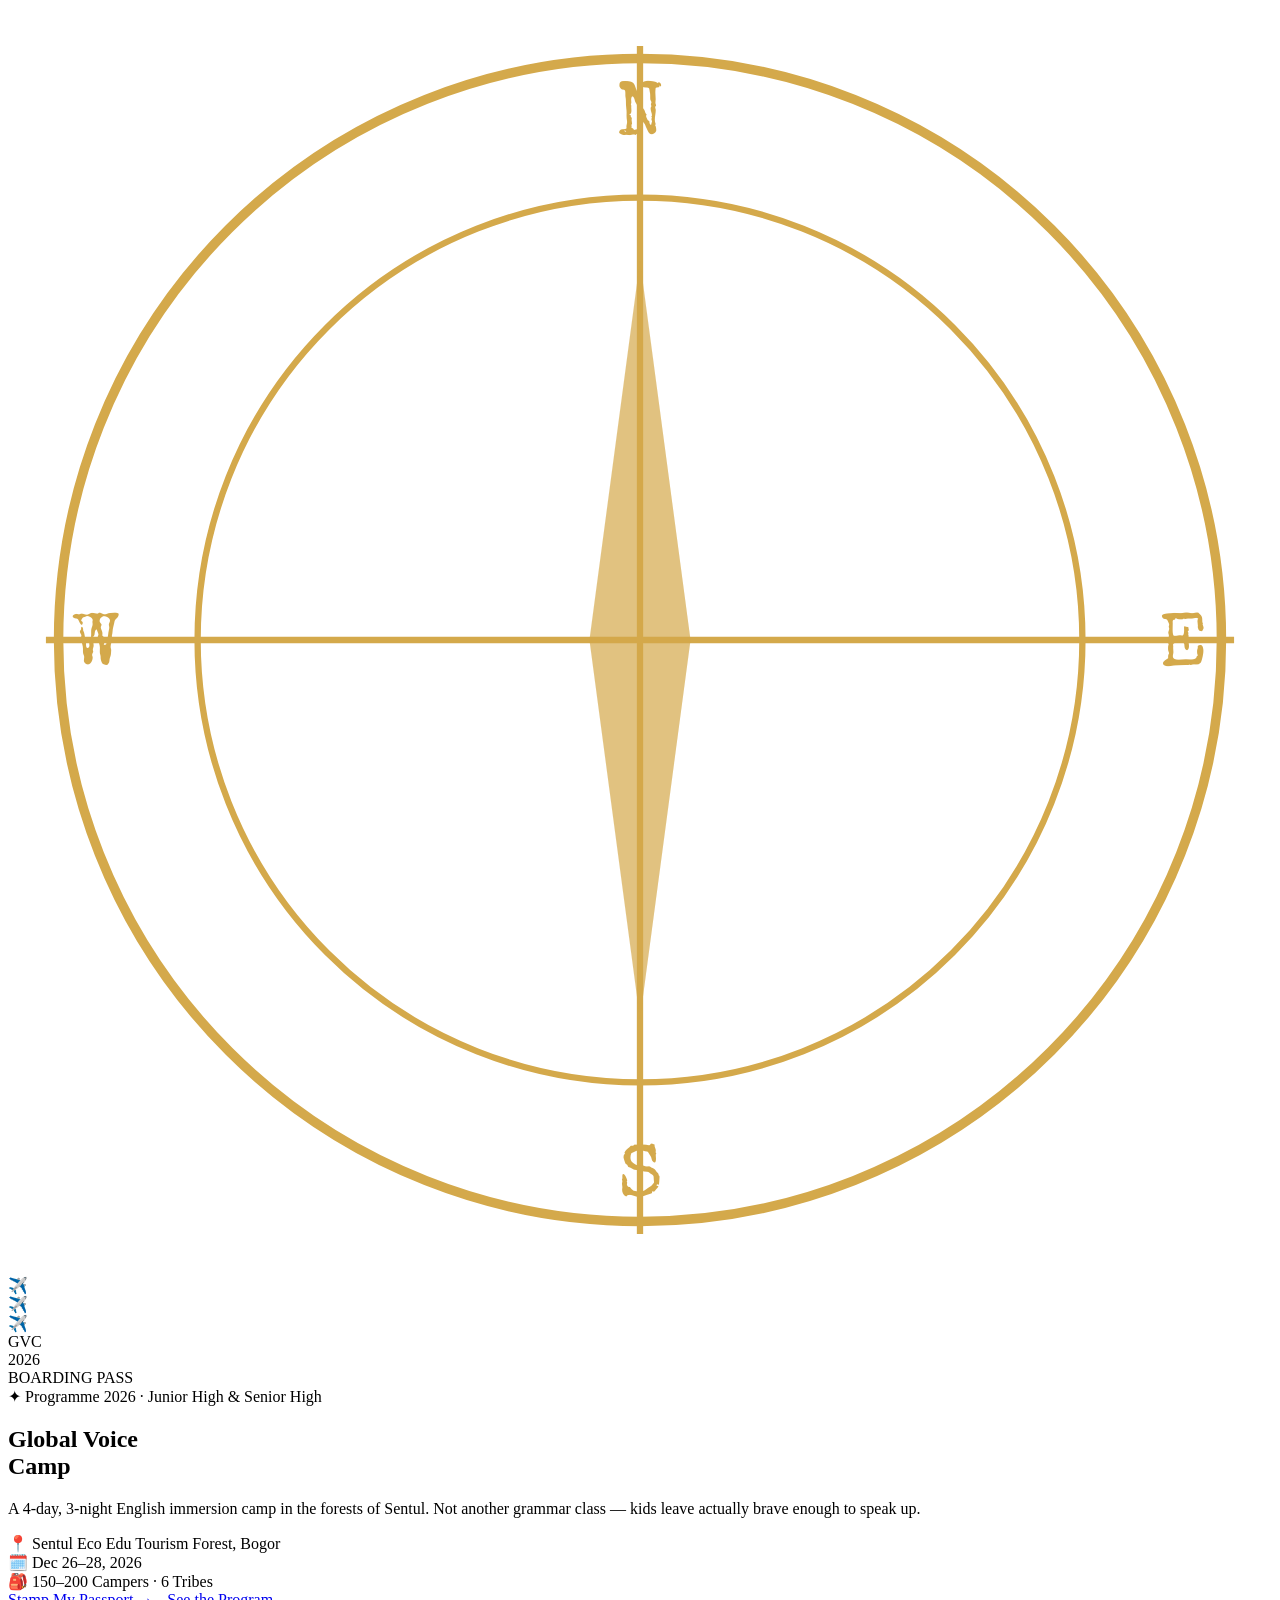
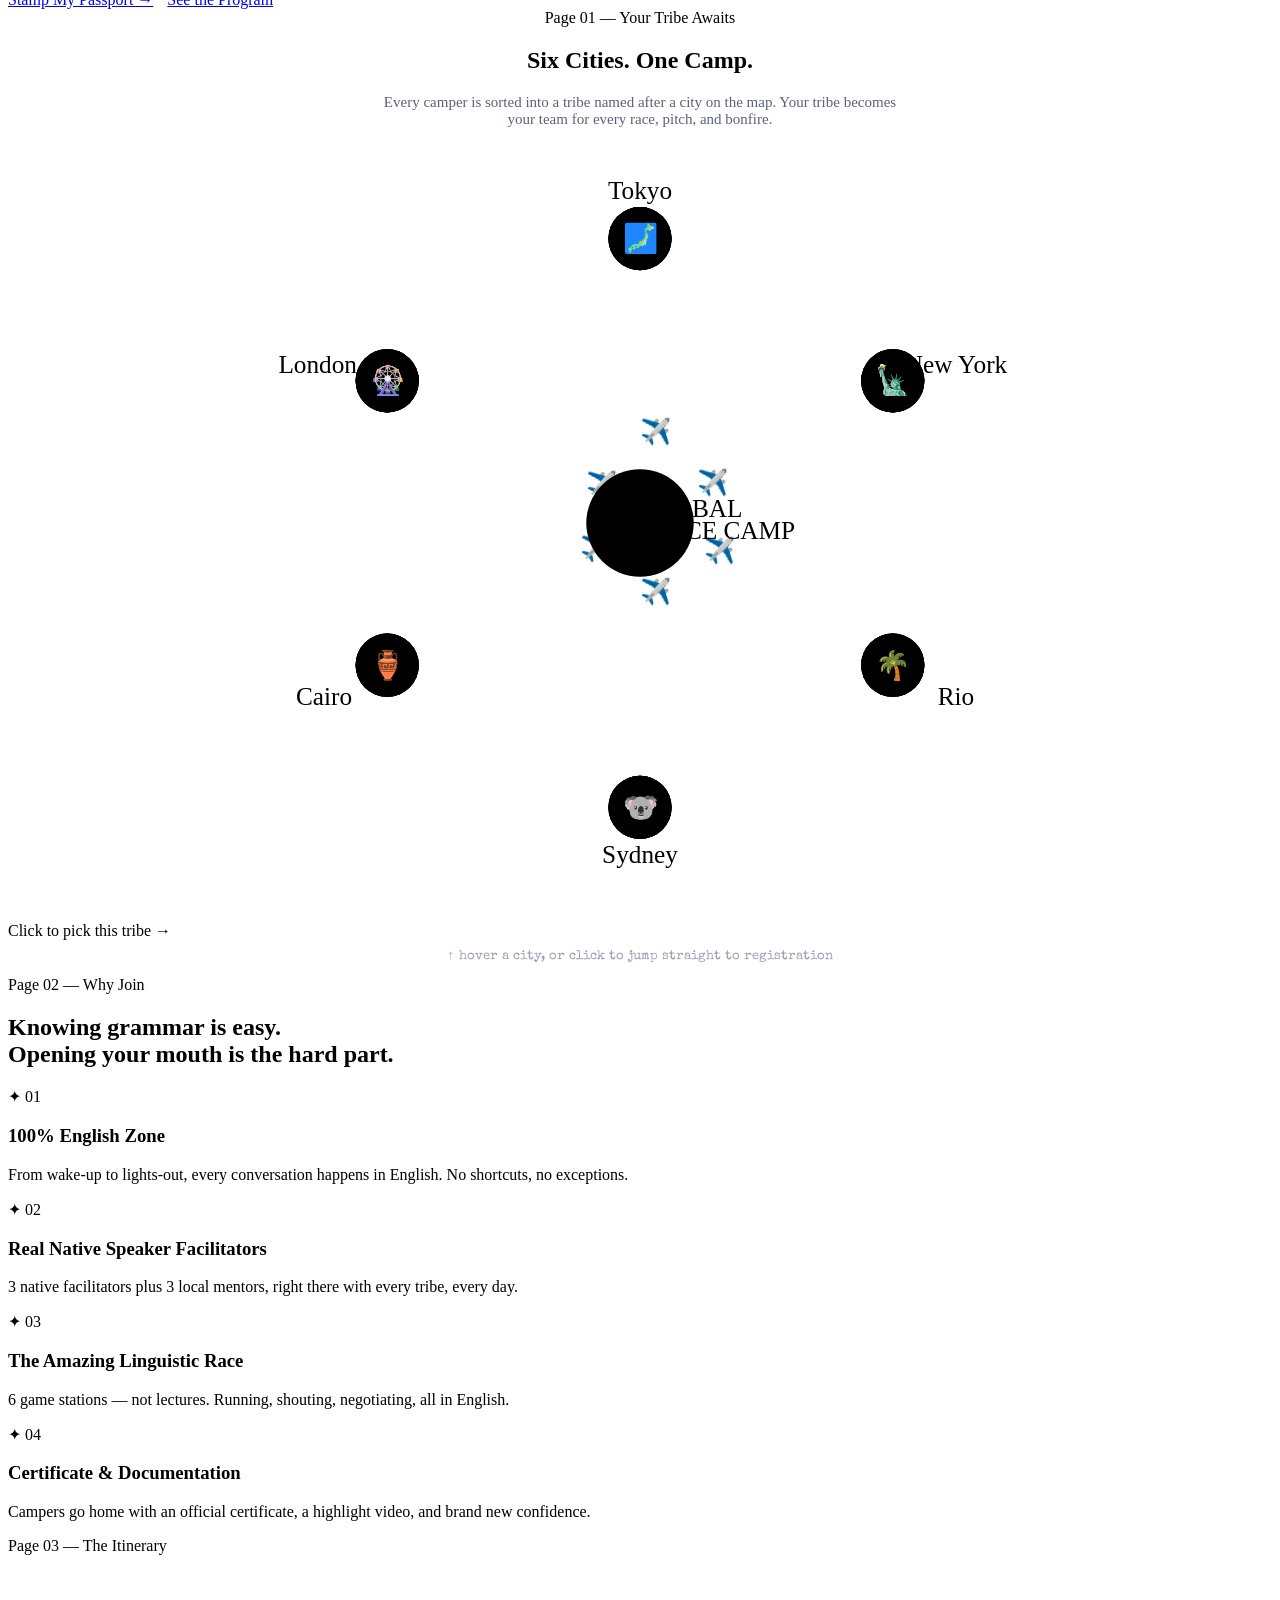
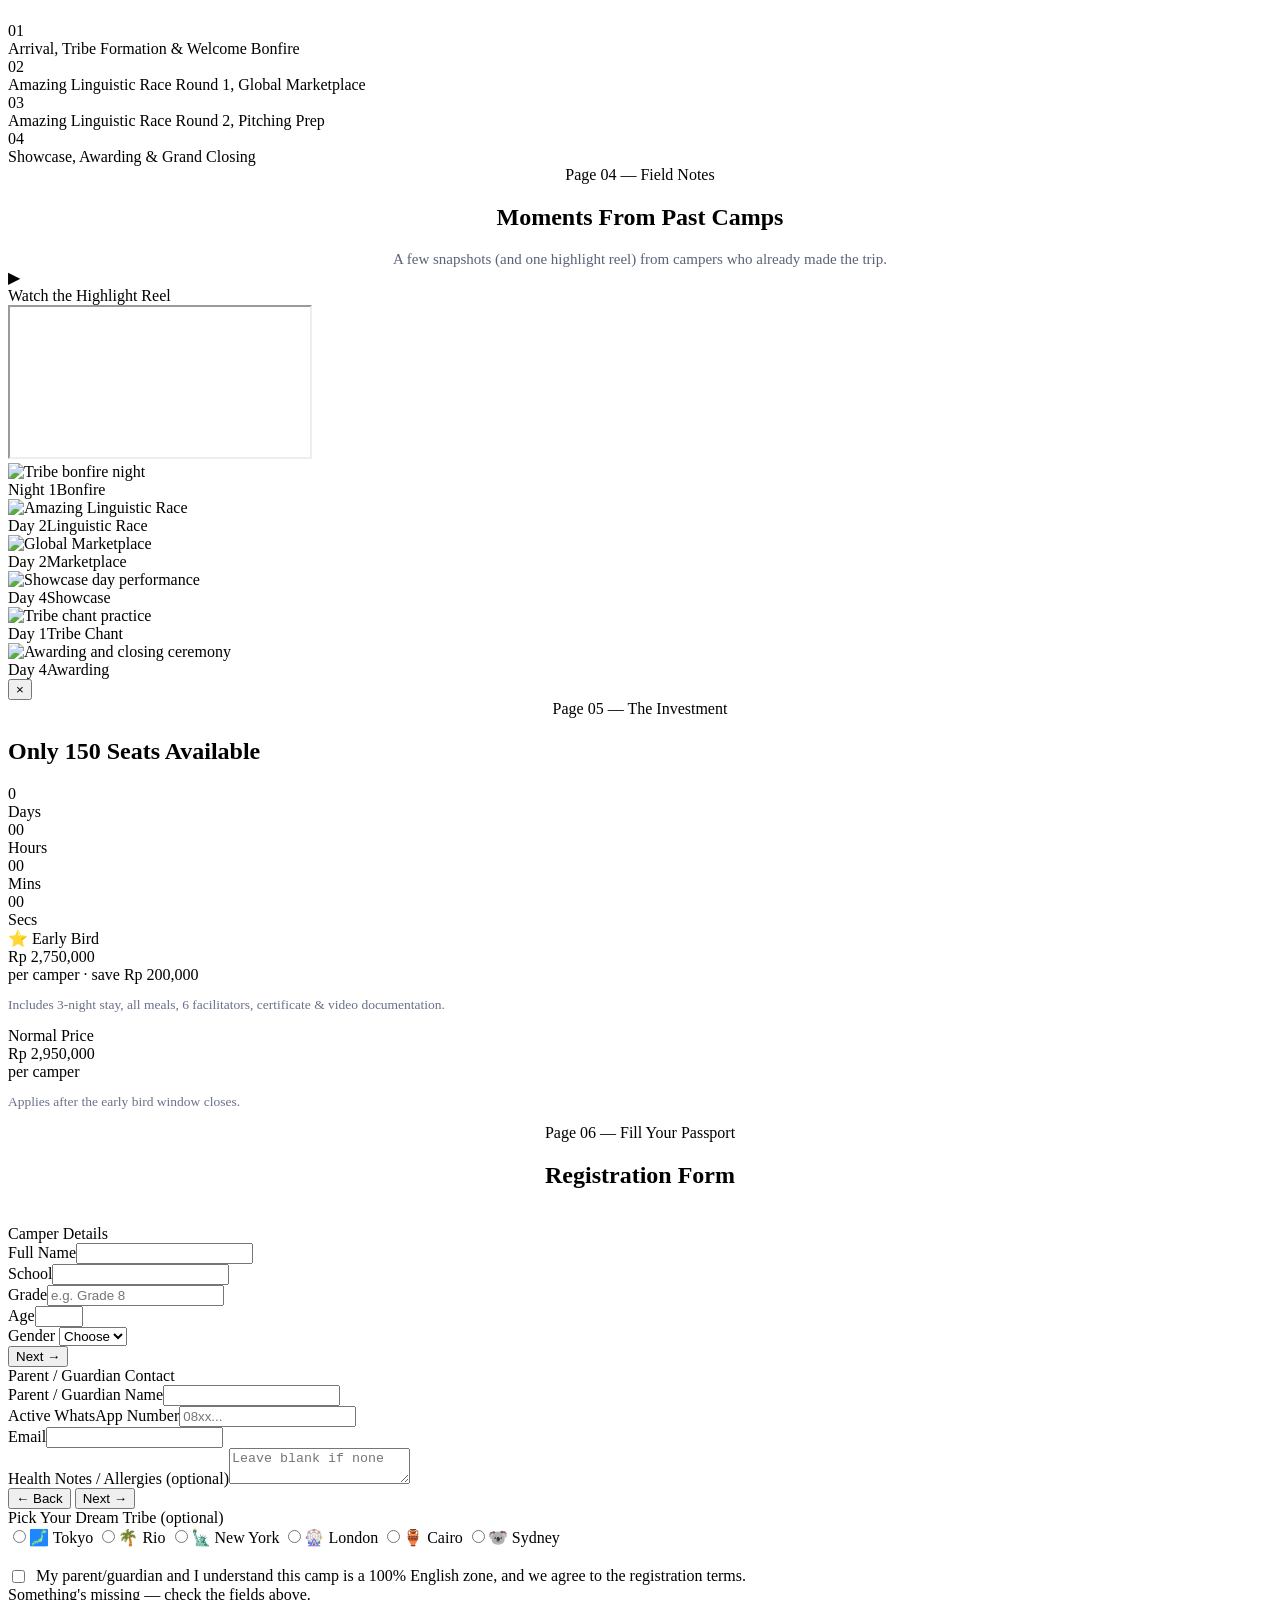
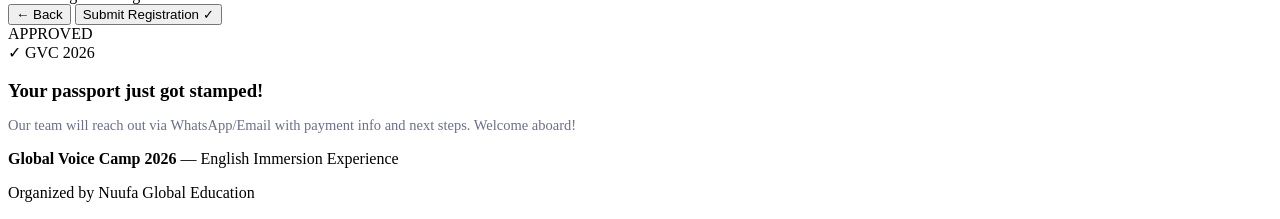
==== index.html @ d50108ab "update pisahin css dan scriptjs" ====
<!DOCTYPE html>
<html lang="en">
<head>
<meta charset="UTF-8">
<meta name="viewport" content="width=device-width, initial-scale=1.0">
<title>Global Voice Camp 2026 — Register Now</title>
<link rel="preconnect" href="https://fonts.googleapis.com">
<link href="https://fonts.googleapis.com/css2?family=Archivo+Black&family=Space+Grotesk:wght@400;500;600;700&family=Special+Elite&display=swap" rel="stylesheet">
<link rel="stylesheet" href="style.css">
</head>
<body>

<section class="cover">
  <svg class="compass-watermark" viewBox="0 0 200 200" aria-hidden="true">
    <circle cx="100" cy="100" r="92" fill="none" stroke="#D4A94B" stroke-width="1.5"/>
    <circle cx="100" cy="100" r="70" fill="none" stroke="#D4A94B" stroke-width="1"/>
    <line x1="100" y1="6" x2="100" y2="194" stroke="#D4A94B" stroke-width="1"/>
    <line x1="6" y1="100" x2="194" y2="100" stroke="#D4A94B" stroke-width="1"/>
    <text x="100" y="20" fill="#D4A94B" font-size="12" text-anchor="middle" font-family="Special Elite, monospace">N</text>
    <text x="100" y="188" fill="#D4A94B" font-size="12" text-anchor="middle" font-family="Special Elite, monospace">S</text>
    <text x="14" y="104" fill="#D4A94B" font-size="12" text-anchor="middle" font-family="Special Elite, monospace">W</text>
    <text x="186" y="104" fill="#D4A94B" font-size="12" text-anchor="middle" font-family="Special Elite, monospace">E</text>
    <polygon points="100,40 108,100 100,160 92,100" fill="#D4A94B" opacity="0.7"/>
  </svg>
  <div class="plane p1" aria-hidden="true">✈️</div>
  <div class="plane p2" aria-hidden="true">✈️</div>
  <div class="plane p3" aria-hidden="true">✈️</div>
  <div class="stamp">GVC<br>2026<br>BOARDING PASS</div>
  <div class="wrap">
    <div class="eyebrow">✦ Programme 2026 · Junior High &amp; Senior High</div>
    <h1>Global Voice<br><span>Camp</span></h1>
    <p class="lead">A 4-day, 3-night English immersion camp in the forests of Sentul. Not another grammar class — kids leave actually brave enough to speak up.</p>
    <div class="cover-meta">
      <div>📍 Sentul Eco Edu Tourism Forest, Bogor</div>
      <div>🗓️ Dec 26–28, 2026</div>
      <div>🎒 150–200 Campers · 6 Tribes</div>
    </div>
    <div style="display:flex; gap:14px; flex-wrap:wrap;">
      <a href="#register" class="btn">Stamp My Passport →</a>
      <a href="#program" class="btn ghost">See the Program</a>
    </div>
  </div>
</section>

<section class="map-section" id="tribes">
  <div class="wrap">
    <div class="page-tab" style="text-align:center;">Page 01 — Your Tribe Awaits</div>
    <h2 style="text-align:center;">Six Cities. One Camp.</h2>
    <p style="text-align:center; max-width:520px; margin:14px auto 0; color:#5b6178; font-size:15px;">Every camper is sorted into a tribe named after a city on the map. Your tribe becomes your team for every race, pitch, and bonfire.</p>

    <svg class="map-svg" viewBox="0 0 800 500" id="mapSvg">
      <!-- routes -->
      <path class="route" id="route-tokyo" d="M400,250 L400,70"/>
      <path class="route" id="route-newyork" d="M400,250 L560,160"/>
      <path class="route" id="route-rio" d="M400,250 L560,340"/>
      <path class="route" id="route-sydney" d="M400,250 L400,430"/>
      <path class="route" id="route-cairo" d="M400,250 L240,340"/>
      <path class="route" id="route-london" d="M400,250 L240,160"/>

      <!-- little planes flying the routes -->
      <text class="map-plane"><animateMotion dur="7s" repeatCount="indefinite" path="M400,250 L400,70"/>✈️</text>
      <text class="map-plane"><animateMotion dur="9s" repeatCount="indefinite" path="M400,250 L560,160"/>✈️</text>
      <text class="map-plane"><animateMotion dur="8s" repeatCount="indefinite" path="M400,250 L560,340"/>✈️</text>
      <text class="map-plane"><animateMotion dur="7.5s" repeatCount="indefinite" path="M400,250 L400,430"/>✈️</text>
      <text class="map-plane"><animateMotion dur="8.5s" repeatCount="indefinite" path="M400,250 L240,340"/>✈️</text>
      <text class="map-plane"><animateMotion dur="9.5s" repeatCount="indefinite" path="M400,250 L240,160"/>✈️</text>

      <!-- hub -->
      <circle class="hub" cx="400" cy="250" r="34"/>
      <text class="hub-label" x="400" y="246">GLOBAL</text>
      <text class="hub-label" x="400" y="260">VOICE CAMP</text>

      <!-- TOKYO -->
      <g class="tribe-node" data-tribe="Tokyo" data-color="var(--tokyo)" data-emoji="🗾" data-tag="Precision &amp; neon dreams">
        <circle class="hit-area" cx="400" cy="70" r="34" fill="#fff" opacity="0" style="pointer-events:all;"/>
        <circle class="ping p1" cx="400" cy="70" r="20" stroke="var(--tokyo)"/>
        <circle class="ping p2" cx="400" cy="70" r="20" stroke="var(--tokyo)"/>
        <circle class="ping p3" cx="400" cy="70" r="20" stroke="var(--tokyo)"/>
        <circle class="node-ring" cx="400" cy="70" r="20" stroke="var(--tokyo)"/>
        <text class="node-emoji" x="400" y="76" text-anchor="middle" font-size="18">🗾</text>
        <text class="node-label" x="400" y="45" text-anchor="middle">Tokyo</text>
      </g>

      <!-- NEW YORK -->
      <g class="tribe-node" data-tribe="New York" data-color="var(--newyork)" data-emoji="🗽" data-tag="Never sleeps, never stops talking">
        <circle class="hit-area" cx="560" cy="160" r="34" fill="#fff" opacity="0" style="pointer-events:all;"/>
        <circle class="ping p1" cx="560" cy="160" r="20" stroke="var(--newyork)"/>
        <circle class="ping p2" cx="560" cy="160" r="20" stroke="var(--newyork)"/>
        <circle class="ping p3" cx="560" cy="160" r="20" stroke="var(--newyork)"/>
        <circle class="node-ring" cx="560" cy="160" r="20" stroke="var(--newyork)"/>
        <text class="node-emoji" x="560" y="166" text-anchor="middle" font-size="18">🗽</text>
        <text class="node-label" x="600" y="155" text-anchor="middle">New York</text>
      </g>

      <!-- RIO -->
      <g class="tribe-node" data-tribe="Rio" data-color="var(--rio)" data-emoji="🌴" data-tag="Carnival energy, zero fear">
        <circle class="hit-area" cx="560" cy="340" r="34" fill="#fff" opacity="0" style="pointer-events:all;"/>
        <circle class="ping p1" cx="560" cy="340" r="20" stroke="var(--rio)"/>
        <circle class="ping p2" cx="560" cy="340" r="20" stroke="var(--rio)"/>
        <circle class="ping p3" cx="560" cy="340" r="20" stroke="var(--rio)"/>
        <circle class="node-ring" cx="560" cy="340" r="20" stroke="var(--rio)"/>
        <text class="node-emoji" x="560" y="346" text-anchor="middle" font-size="18">🌴</text>
        <text class="node-label" x="600" y="365" text-anchor="middle">Rio</text>
      </g>

      <!-- SYDNEY -->
      <g class="tribe-node" data-tribe="Sydney" data-color="var(--sydney)" data-emoji="🐨" data-tag="Laid-back but loud">
        <circle class="hit-area" cx="400" cy="430" r="34" fill="#fff" opacity="0" style="pointer-events:all;"/>
        <circle class="ping p1" cx="400" cy="430" r="20" stroke="var(--sydney)"/>
        <circle class="ping p2" cx="400" cy="430" r="20" stroke="var(--sydney)"/>
        <circle class="ping p3" cx="400" cy="430" r="20" stroke="var(--sydney)"/>
        <circle class="node-ring" cx="400" cy="430" r="20" stroke="var(--sydney)"/>
        <text class="node-emoji" x="400" y="436" text-anchor="middle" font-size="18">🐨</text>
        <text class="node-label" x="400" y="465" text-anchor="middle">Sydney</text>
      </g>

      <!-- CAIRO -->
      <g class="tribe-node" data-tribe="Cairo" data-color="var(--cairo)" data-emoji="🏺" data-tag="Ancient wisdom, modern voice">
        <circle class="hit-area" cx="240" cy="340" r="34" fill="#fff" opacity="0" style="pointer-events:all;"/>
        <circle class="ping p1" cx="240" cy="340" r="20" stroke="var(--cairo)"/>
        <circle class="ping p2" cx="240" cy="340" r="20" stroke="var(--cairo)"/>
        <circle class="ping p3" cx="240" cy="340" r="20" stroke="var(--cairo)"/>
        <circle class="node-ring" cx="240" cy="340" r="20" stroke="var(--cairo)"/>
        <text class="node-emoji" x="240" y="346" text-anchor="middle" font-size="18">🏺</text>
        <text class="node-label" x="200" y="365" text-anchor="middle">Cairo</text>
      </g>

      <!-- LONDON -->
      <g class="tribe-node" data-tribe="London" data-color="var(--london)" data-emoji="🎡" data-tag="Posh accent optional">
        <circle class="hit-area" cx="240" cy="160" r="34" fill="#fff" opacity="0" style="pointer-events:all;"/>
        <circle class="ping p1" cx="240" cy="160" r="20" stroke="var(--london)"/>
        <circle class="ping p2" cx="240" cy="160" r="20" stroke="var(--london)"/>
        <circle class="ping p3" cx="240" cy="160" r="20" stroke="var(--london)"/>
        <circle class="node-ring" cx="240" cy="160" r="20" stroke="var(--london)"/>
        <text class="node-emoji" x="240" y="166" text-anchor="middle" font-size="18">🎡</text>
        <text class="node-label" x="196" y="155" text-anchor="middle">London</text>
      </g>
    </svg>

    <div class="tribe-tooltip" id="tribeTooltip">
      <div class="tt-emoji" id="ttEmoji"></div>
      <div class="tt-name" id="ttName"></div>
      <div class="tt-tag" id="ttTag"></div>
      <div class="tt-cta">Click to pick this tribe →</div>
    </div>

    <p style="text-align:center; margin-top:8px; font-size:13px; color:#9aa0b4; font-family:'Special Elite',monospace;">↑ hover a city, or click to jump straight to registration</p>
  </div>
</section>

<section class="page-section" id="program">
  <div class="wrap">
    <div class="page-tab">Page 02 — Why Join</div>
    <h2>Knowing grammar is easy.<br>Opening your mouth is the hard part.</h2>
    <div class="cards">
      <div class="card"><div class="num">✦ 01</div><h3>100% English Zone</h3><p>From wake-up to lights-out, every conversation happens in English. No shortcuts, no exceptions.</p></div>
      <div class="card"><div class="num">✦ 02</div><h3>Real Native Speaker Facilitators</h3><p>3 native facilitators plus 3 local mentors, right there with every tribe, every day.</p></div>
      <div class="card"><div class="num">✦ 03</div><h3>The Amazing Linguistic Race</h3><p>6 game stations — not lectures. Running, shouting, negotiating, all in English.</p></div>
      <div class="card"><div class="num">✦ 04</div><h3>Certificate &amp; Documentation</h3><p>Campers go home with an official certificate, a highlight video, and brand new confidence.</p></div>
    </div>
  </div>
</section>

<section class="schedule">
  <div class="wrap">
    <div class="page-tab">Page 03 — The Itinerary</div>
    <h2 style="color:white;">4 Days, 3 Nights</h2>
    <div class="sched-grid">
      <div class="sched-day"><div class="d">01</div><div class="t">Arrival, Tribe Formation &amp; Welcome Bonfire</div></div>
      <div class="sched-day"><div class="d">02</div><div class="t">Amazing Linguistic Race Round 1, Global Marketplace</div></div>
      <div class="sched-day"><div class="d">03</div><div class="t">Amazing Linguistic Race Round 2, Pitching Prep</div></div>
      <div class="sched-day"><div class="d">04</div><div class="t">Showcase, Awarding &amp; Grand Closing</div></div>
    </div>
  </div>
</section>

<!--
  ================= GALLERY / FIELD NOTES =================
  HOW TO SWAP IN YOUR REAL PHOTOS:
  Just replace the src="https://placehold.co/..." on each <img> with your own image path,
  e.g. src="images/gvc-2025-day1.jpg" (upload your photos into an /images folder in your repo).
  Update the "cap" location + day text to match each real photo.
  For the video: replace REPLACE_WITH_YOUTUBE_ID below with your actual YouTube video ID
  (the part after "v=" in a YouTube URL).
-->
<section class="gallery-section" id="gallery">
  <div class="wrap">
    <div class="page-tab" style="text-align:center;">Page 04 — Field Notes</div>
    <h2 style="text-align:center;">Moments From Past Camps</h2>
    <p style="text-align:center; max-width:520px; margin:14px auto 0; color:#5b6178; font-size:15px;">A few snapshots (and one highlight reel) from campers who already made the trip.</p>

    <div class="gallery-grid">
      <div class="video-card" id="videoCard" data-video="REPLACE_WITH_YOUTUBE_ID">
        <div class="play-badge">
          <div class="circle">▶</div>
          <div class="lbl">Watch the Highlight Reel</div>
        </div>
        <iframe id="videoFrame" allow="autoplay; encrypted-media" allowfullscreen></iframe>
      </div>

      <div class="photo-card" onclick="openLightbox(this)">
        <img src="https://placehold.co/400x300/0D1B42/F6F1E4?text=Tribe+Bonfire" alt="Tribe bonfire night">
        <div class="cap"><span>Night 1</span><span class="loc">Bonfire</span></div>
      </div>
      <div class="photo-card" onclick="openLightbox(this)">
        <img src="https://placehold.co/400x300/EA4B5C/F6F1E4?text=Linguistic+Race" alt="Amazing Linguistic Race">
        <div class="cap"><span>Day 2</span><span class="loc">Linguistic Race</span></div>
      </div>
      <div class="photo-card" onclick="openLightbox(this)">
        <img src="https://placehold.co/400x300/1FAE8E/F6F1E4?text=Global+Marketplace" alt="Global Marketplace">
        <div class="cap"><span>Day 2</span><span class="loc">Marketplace</span></div>
      </div>
      <div class="photo-card" onclick="openLightbox(this)">
        <img src="https://placehold.co/400x300/D4A94B/0D1B42?text=Showcase+Day" alt="Showcase day performance">
        <div class="cap"><span>Day 4</span><span class="loc">Showcase</span></div>
      </div>
      <div class="photo-card" onclick="openLightbox(this)">
        <img src="https://placehold.co/400x300/16265E/F6F1E4?text=Tribe+Chant" alt="Tribe chant practice">
        <div class="cap"><span>Day 1</span><span class="loc">Tribe Chant</span></div>
      </div>
      <div class="photo-card" onclick="openLightbox(this)">
        <img src="https://placehold.co/400x300/EA4B5C/F6F1E4?text=Awarding+Night" alt="Awarding and closing ceremony">
        <div class="cap"><span>Day 4</span><span class="loc">Awarding</span></div>
      </div>
    </div>
  </div>
</section>

<div class="lightbox" id="lightbox">
  <button class="close" onclick="closeLightbox()">&times;</button>
  <img id="lightboxImg" src="" alt="">
</div>

<section class="price-section">
  <div class="wrap">
    <div class="page-tab" style="text-align:center;">Page 05 — The Investment</div>
    <h2>Only 150 Seats Available</h2>
    <div class="countdown" id="countdown">
      <div class="box"><div class="n" id="cd-days">--</div><div class="l">Days</div></div>
      <div class="box"><div class="n" id="cd-hours">--</div><div class="l">Hours</div></div>
      <div class="box"><div class="n" id="cd-mins">--</div><div class="l">Mins</div></div>
      <div class="box"><div class="n" id="cd-secs">--</div><div class="l">Secs</div></div>
    </div>
    <div class="price-cards">
      <div class="price-card active">
        <div class="tag">⭐ Early Bird</div>
        <div class="amt">Rp 2,750,000</div>
        <div class="per">per camper · save Rp 200,000</div>
        <p style="font-size:13.5px;color:#6a7089;">Includes 3-night stay, all meals, 6 facilitators, certificate &amp; video documentation.</p>
      </div>
      <div class="price-card">
        <div class="tag">Normal Price</div>
        <div class="amt">Rp 2,950,000</div>
        <div class="per">per camper</div>
        <p style="font-size:13.5px;color:#6a7089;">Applies after the early bird window closes.</p>
      </div>
    </div>
  </div>
</section>

<section class="form-section" id="register">
  <div class="wrap">
    <div class="page-tab" style="text-align:center;">Page 06 — Fill Your Passport</div>
    <h2 style="text-align:center; margin-bottom:36px;">Registration Form</h2>

    <div class="passport-box">
      <div class="passport-inner">

        <form id="regForm">
          <div class="steps">
            <div class="dot active" data-dot="1"></div>
            <div class="dot" data-dot="2"></div>
            <div class="dot" data-dot="3"></div>
          </div>

          <div class="form-step visible" data-step="1">
            <div class="step-label">Camper Details</div>
            <div class="field"><label>Full Name</label><input type="text" id="fullName" required></div>
            <div class="row2">
              <div class="field"><label>School</label><input type="text" id="school" required></div>
              <div class="field"><label>Grade</label><input type="text" id="grade" placeholder="e.g. Grade 8" required></div>
            </div>
            <div class="row2">
              <div class="field"><label>Age</label><input type="number" id="age" min="10" max="18" required></div>
              <div class="field"><label>Gender</label>
                <select id="gender" required>
                  <option value="">Choose</option>
                  <option>Male</option>
                  <option>Female</option>
                </select>
              </div>
            </div>
            <div class="form-nav">
              <span></span>
              <button type="button" class="btn small" onclick="nextStep(1)">Next →</button>
            </div>
          </div>

          <div class="form-step" data-step="2">
            <div class="step-label">Parent / Guardian Contact</div>
            <div class="field"><label>Parent / Guardian Name</label><input type="text" id="parentName" required></div>
            <div class="row2">
              <div class="field"><label>Active WhatsApp Number</label><input type="tel" id="parentPhone" placeholder="08xx..." required></div>
              <div class="field"><label>Email</label><input type="email" id="parentEmail" required></div>
            </div>
            <div class="field"><label>Health Notes / Allergies (optional)</label><textarea id="medical" rows="2" placeholder="Leave blank if none"></textarea></div>
            <div class="form-nav">
              <button type="button" class="btn small outline" onclick="prevStep(2)">← Back</button>
              <button type="button" class="btn small" onclick="nextStep(2)">Next →</button>
            </div>
          </div>

          <div class="form-step" data-step="3">
            <div class="step-label">Pick Your Dream Tribe (optional)</div>
            <div class="tribe-pick">
              <label id="pick-Tokyo"><input type="radio" name="tribe" value="Tokyo"><span>🗾 Tokyo</span></label>
              <label id="pick-Rio"><input type="radio" name="tribe" value="Rio"><span>🌴 Rio</span></label>
              <label id="pick-New York"><input type="radio" name="tribe" value="New York"><span>🗽 New York</span></label>
              <label id="pick-London"><input type="radio" name="tribe" value="London"><span>🎡 London</span></label>
              <label id="pick-Cairo"><input type="radio" name="tribe" value="Cairo"><span>🏺 Cairo</span></label>
              <label id="pick-Sydney"><input type="radio" name="tribe" value="Sydney"><span>🐨 Sydney</span></label>
            </div>
            <div class="field" style="margin-top:20px;">
              <label style="display:flex; gap:8px; align-items:flex-start; font-weight:500;">
                <input type="checkbox" id="pledge" required style="width:auto; margin-top:3px;">
                My parent/guardian and I understand this camp is a 100% English zone, and we agree to the registration terms.
              </label>
            </div>
            <div class="error-msg" id="errMsg">Something's missing — check the fields above.</div>
            <div class="form-nav">
              <button type="button" class="btn small outline" onclick="prevStep(3)">← Back</button>
              <button type="submit" class="btn small" id="submitBtn">Submit Registration ✓</button>
            </div>
          </div>
        </form>

        <div id="successView">
          <div class="approved-stamp">APPROVED<br>✓ GVC 2026</div>
          <h3 style="margin-bottom:10px;">Your passport just got stamped!</h3>
          <p style="color:#6a7089; font-size:14.5px;">Our team will reach out via WhatsApp/Email with payment info and next steps. Welcome aboard!</p>
        </div>

      </div>
    </div>
  </div>
</section>

<footer>
  <div class="wrap">
    <p><strong>Global Voice Camp 2026</strong> — English Immersion Experience</p>
    <p>Organized by Nuufa Global Education</p>
  </div>
</footer>

<script src="script.js"></script>

</body>
</html>
---- style.css ----
# Global Voice Camp 2026 — Registration Site

A playful, passport-themed landing page + registration form for Global Voice Camp.

## Files

- `index.html` — page structure and content
- `style.css` — all styling (colors, fonts, animations, responsive breakpoints)
- `script.js` — countdown timer, multi-step form, interactive tribe map, form submission

## 1. Deploy to Vercel

**Option A — GitHub (recommended):**
1. Push this whole folder to a new GitHub repo
2. Go to vercel.com → New Project → Import from GitHub → select the repo
3. Vercel auto-detects it as a static site and deploys — done
4. Every future `git push` auto-redeploys

**Option B — Instant deploy without Git:**
1. Install the CLI once: `npm i -g vercel`
2. From inside this folder, run: `vercel --prod`
3. Follow the prompts — you'll get a live URL

## 2. Connect the form to collect real registrations

Open `script.js` and find the `CONFIG` object near the top. Pick ONE option:

**Option A — Google Form** (simplest, no code)
1. Create a Google Form with matching fields (Full Name, School, Grade, Age, Gender, Parent Name, Parent Phone, Parent Email, Health Notes, Tribe Preference)
2. In the Form, click ⋮ → **Get pre-filled link**, fill dummy answers, click **Get Link**, and copy it
3. The link contains `entry.XXXXXXXXX=value` for each field — match those IDs into `CONFIG.formEntryMap`
4. Copy your Form ID from the URL and set `CONFIG.formActionUrl` to:
   `https://docs.google.com/forms/d/e/YOUR_FORM_ID/formResponse`

**Option B — Google Apps Script + Sheet** (more control, needs a bit of setup)
1. Create a Google Sheet with a tab named `Registrations`
2. Extensions → Apps Script, paste:
   ```javascript
   function doPost(e) {
     var sheet = SpreadsheetApp.getActiveSpreadsheet().getSheetByName('Registrations');
     var data = JSON.parse(e.postData.contents);
     sheet.appendRow([data.submittedAt, data.fullName, data.school, data.grade, data.age, data.gender, data.parentName, data.parentPhone, data.parentEmail, data.tribePref, data.medical]);
     return ContentService.createTextOutput(JSON.stringify({status:'success'})).setMimeType(ContentService.MimeType.JSON);
   }
   ```
3. Deploy → New deployment → Web app → Execute as **Me**, Access: **Anyone**
4. Copy the deployed URL into `CONFIG.appsScriptUrl`

If `formActionUrl` is filled in, it's used automatically. Leave it empty to fall back to `appsScriptUrl`.

## 3. Add your own photos & video

In `index.html`, find the `<!-- GALLERY / FIELD NOTES -->` section:
- Replace each `src="https://placehold.co/..."` with your real photo path (e.g. drop images into an `/images` folder and reference `images/day1.jpg`)
- Replace `data-video="REPLACE_WITH_YOUTUBE_ID"` with your real YouTube video ID

## 4. Adjust dates & pricing

- Early bird countdown target: `CONFIG.earlyBirdDeadline` in `script.js`
- Camp dates and pricing: search `index.html` for "Dec 26–28, 2026" and "Rp 2,750,000" / "Rp 2,950,000"
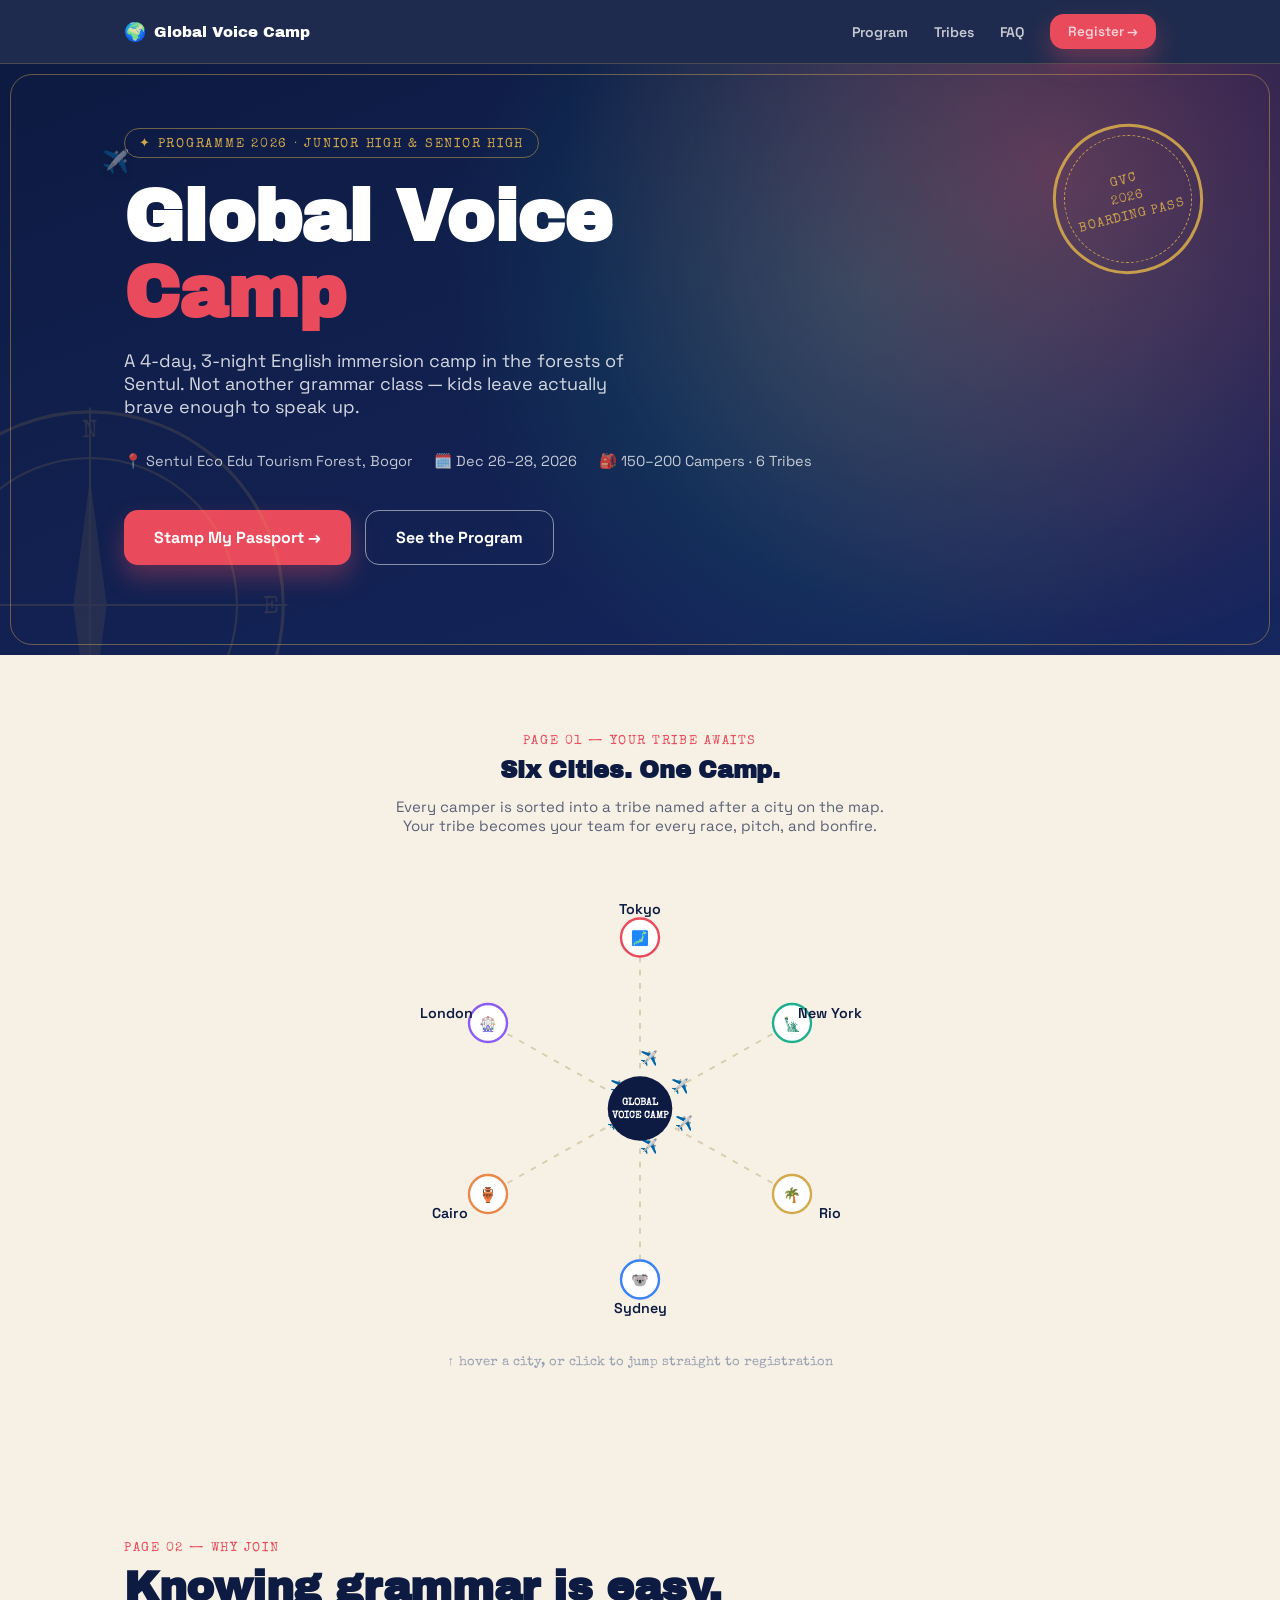
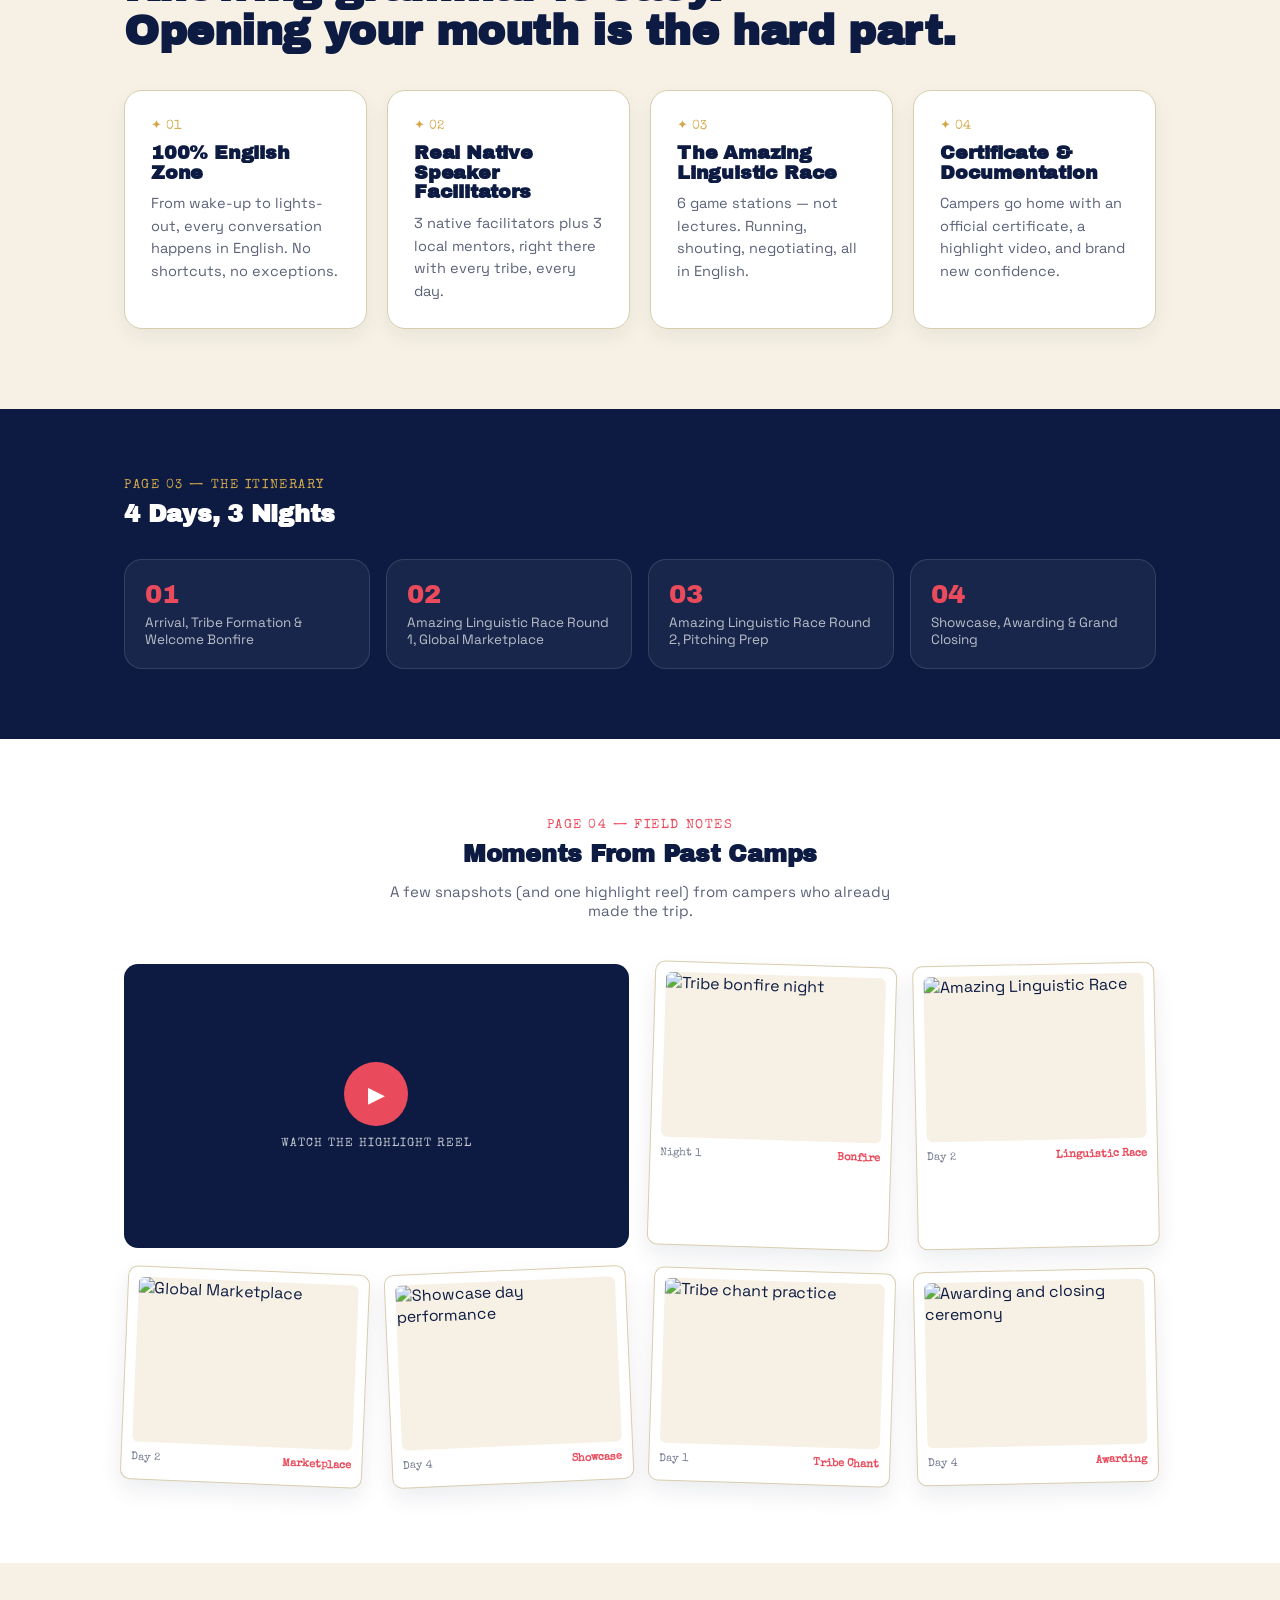
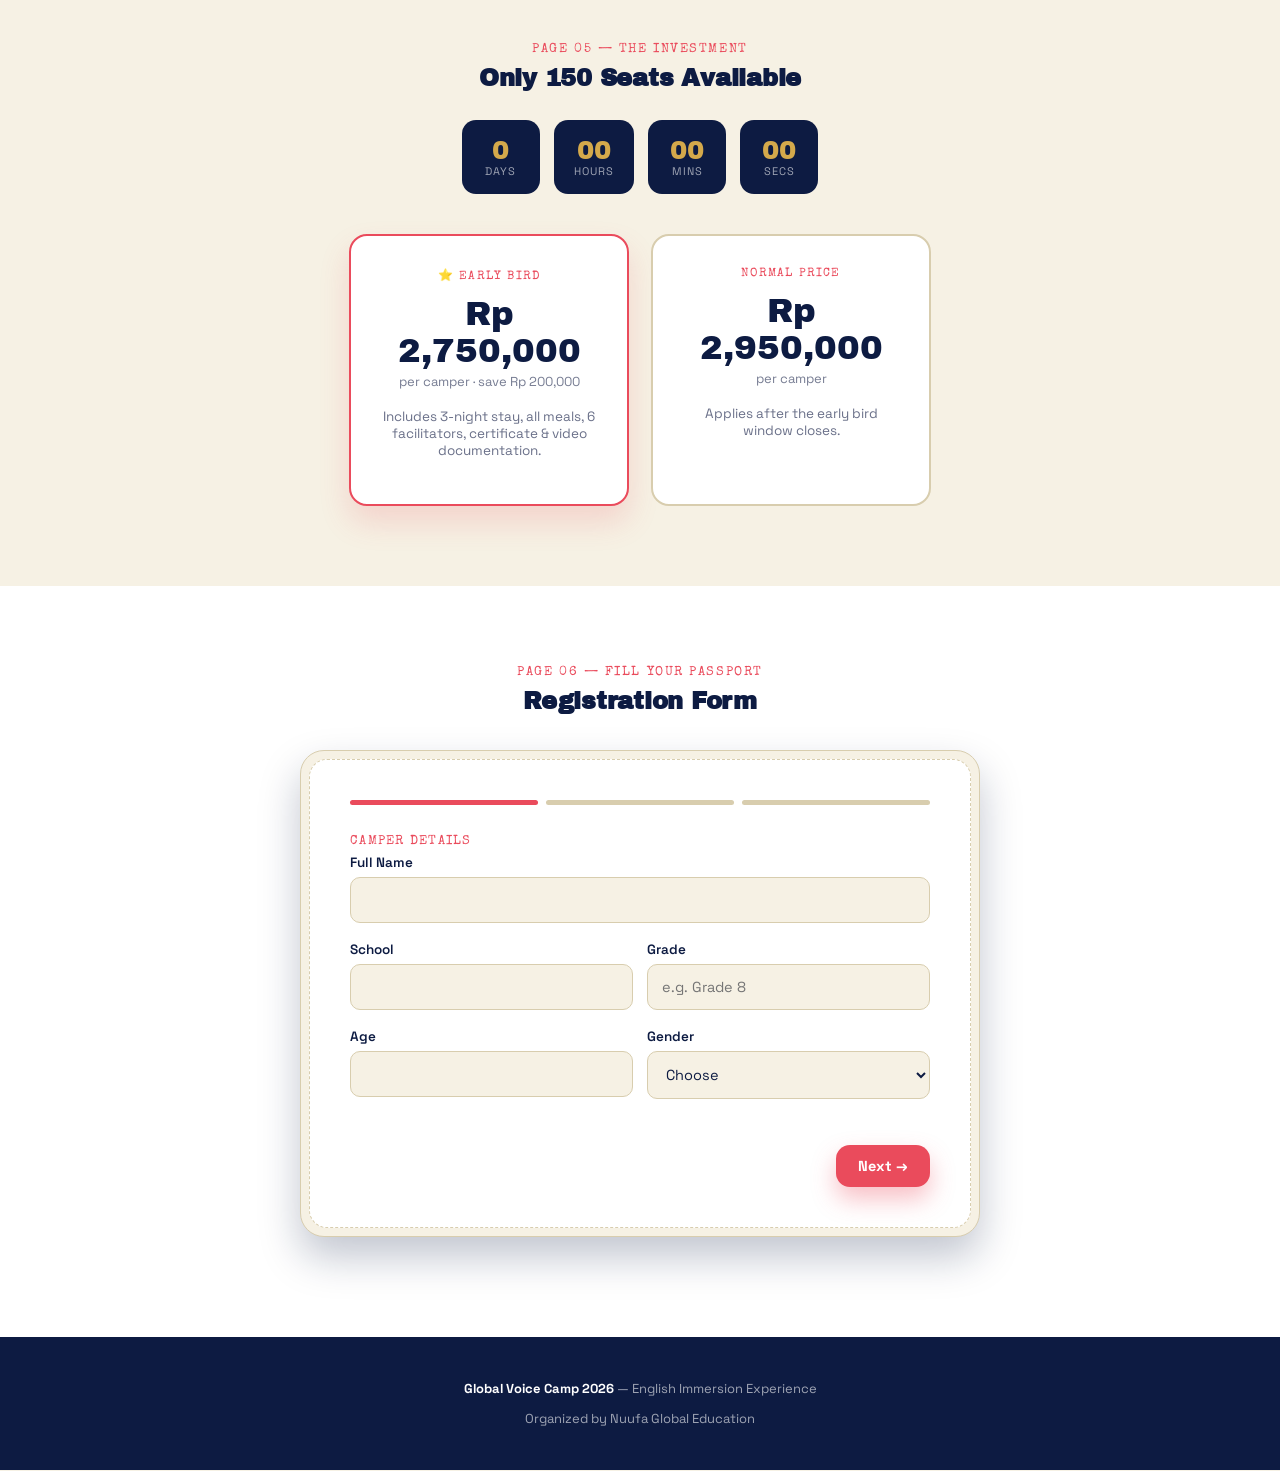
==== commit c89b9fcc: "update file besar" ====
--- a/index.html
+++ b/index.html
@@ -6,9 +6,21 @@
 <title>Global Voice Camp 2026 — Register Now</title>
 <link rel="preconnect" href="https://fonts.googleapis.com">
 <link href="https://fonts.googleapis.com/css2?family=Archivo+Black&family=Space+Grotesk:wght@400;500;600;700&family=Special+Elite&display=swap" rel="stylesheet">
-<link rel="stylesheet" href="style.css">
+<link rel="stylesheet" href="css/style.css">
 </head>
 <body>
+
+<nav class="site-nav">
+  <div class="wrap">
+    <a href="index.html" class="brand"><span class="flag">🌍</span> Global Voice Camp</a>
+    <div class="links">
+      <a href="index.html#program">Program</a>
+      <span class="hide-mobile"><a href="index.html#tribes">Tribes</a></span>
+      <a href="faq.html">FAQ</a>
+      <a href="index.html#register" class="btn small">Register →</a>
+    </div>
+  </div>
+</nav>
 
 <section class="cover">
   <svg class="compass-watermark" viewBox="0 0 200 200" aria-hidden="true">
@@ -352,7 +364,7 @@
   </div>
 </footer>
 
-<script src="script.js"></script>
+<script src="js/script.js"></script>
 
 </body>
 </html>
--- a/css/style.css
+++ b/css/style.css
@@ -0,0 +1,398 @@
+:root{
+    --ink:#0D1B42;
+    --ink-2:#16265E;
+    --coral:#EA4B5C;
+    --gold:#D4A94B;
+    --teal:#1FAE8E;
+    --paper:#F6F1E4;
+    --paper-line:#D8CDAE;
+    --white:#FFFFFF;
+    --shadow: 0 20px 40px rgba(13,27,66,0.25);
+    --radius: 18px;
+  }
+  *{box-sizing:border-box;}
+  html{scroll-behavior:smooth;}
+  body{
+    margin:0;
+    background:var(--paper);
+    color:var(--ink);
+    font-family:'Space Grotesk', sans-serif;
+    -webkit-font-smoothing:antialiased;
+  }
+  h1,h2,h3{font-family:'Archivo Black', sans-serif; margin:0; line-height:1.05; letter-spacing:-0.01em;}
+  .stamp-font{font-family:'Special Elite', monospace;}
+  a{color:inherit;}
+  .wrap{max-width:1080px; margin:0 auto; padding:0 24px;}
+
+  .cover{
+    background:
+      radial-gradient(circle at 82% 18%, rgba(234,75,92,0.35), transparent 42%),
+      radial-gradient(circle at 68% 38%, rgba(31,174,142,0.28), transparent 45%),
+      linear-gradient(160deg, var(--ink) 0%, var(--ink-2) 100%);
+    color:var(--white);
+    position:relative;
+    overflow:hidden;
+    padding:64px 0 90px;
+  }
+  .cover::after{
+    content:"";
+    position:absolute; inset:10px;
+    border:1.5px solid rgba(212,169,75,0.45);
+    border-radius:22px;
+    pointer-events:none;
+  }
+  .eyebrow{
+    display:inline-flex; align-items:center; gap:8px;
+    font-family:'Special Elite', monospace;
+    font-size:12.5px; letter-spacing:.14em; text-transform:uppercase;
+    color:var(--gold); border:1px solid rgba(212,169,75,0.5);
+    padding:6px 14px; border-radius:999px; margin-bottom:22px;
+  }
+  .cover h1{font-size:clamp(38px,7vw,72px); margin-bottom:14px;}
+  .cover h1 span{color:var(--coral);}
+  .cover p.lead{font-size:18px; max-width:520px; color:rgba(255,255,255,0.82); margin-bottom:34px;}
+  .cover-meta{display:flex; flex-wrap:wrap; gap:22px; margin-bottom:40px; font-size:14.5px; color:rgba(255,255,255,0.75);}
+  .cover-meta div{display:flex; align-items:center; gap:8px;}
+  .btn{
+    display:inline-flex; align-items:center; justify-content:center; gap:10px;
+    background:var(--coral); color:var(--white); border:none;
+    font-family:'Space Grotesk',sans-serif; font-weight:700; font-size:16px;
+    padding:16px 30px; border-radius:14px; cursor:pointer;
+    box-shadow:0 12px 24px rgba(234,75,92,0.35);
+    transition:transform .18s ease, box-shadow .18s ease;
+    text-decoration:none;
+  }
+  .btn:hover{transform:translateY(-2px); box-shadow:0 16px 30px rgba(234,75,92,0.45);}
+  .btn.ghost{background:transparent; border:1.5px solid rgba(255,255,255,0.5); box-shadow:none;}
+
+  .stamp{
+    position:absolute; right:6%; top:60px;
+    width:150px; height:150px;
+    border:3px solid var(--gold);
+    border-radius:50%;
+    display:flex; align-items:center; justify-content:center; text-align:center;
+    transform:rotate(-14deg);
+    font-family:'Special Elite',monospace; color:var(--gold);
+    font-size:13px; letter-spacing:.08em; line-height:1.4;
+    opacity:.9;
+  }
+  .stamp::before{
+    content:""; position:absolute; inset:8px; border:1px dashed var(--gold); border-radius:50%;
+  }
+
+  /* floating planes + compass watermark in hero */
+  .compass-watermark{
+    position:absolute; left:-120px; bottom:-160px; width:420px; height:420px;
+    opacity:.14; pointer-events:none; animation:spin 90s linear infinite;
+  }
+  @keyframes spin{to{transform:rotate(360deg);}}
+  .plane{
+    position:absolute; font-size:22px; opacity:.5; pointer-events:none;
+    filter:drop-shadow(0 2px 4px rgba(0,0,0,0.3));
+  }
+  .plane.p1{top:14%; left:8%; animation:fly1 26s linear infinite;}
+  .plane.p2{top:58%; left:-5%; animation:fly2 34s linear infinite; animation-delay:-8s;}
+  .plane.p3{top:32%; left:-10%; animation:fly1 40s linear infinite; animation-delay:-20s; font-size:16px;}
+  @keyframes fly1{
+    0%{transform:translate(0,0) rotate(8deg); opacity:0;}
+    8%{opacity:.55;}
+    92%{opacity:.55;}
+    100%{transform:translate(115vw,-40px) rotate(8deg); opacity:0;}
+  }
+  @keyframes fly2{
+    0%{transform:translate(0,0) rotate(-4deg); opacity:0;}
+    8%{opacity:.4;}
+    92%{opacity:.4;}
+    100%{transform:translate(115vw,30px) rotate(-4deg); opacity:0;}
+  }
+
+  .page-section{padding:80px 0; position:relative;}
+  .page-tab{
+    font-family:'Special Elite',monospace; font-size:13px; color:var(--coral);
+    letter-spacing:.12em; text-transform:uppercase; margin-bottom:10px;
+  }
+  .page-section h2{font-size:clamp(28px,4vw,42px); margin-bottom:16px;}
+  .cards{display:grid; grid-template-columns:repeat(auto-fit,minmax(230px,1fr)); gap:20px; margin-top:36px;}
+  .card{
+    background:var(--white); border:1px solid var(--paper-line); border-radius:var(--radius);
+    padding:26px; box-shadow:0 8px 20px rgba(13,27,66,0.06);
+  }
+  .card .num{font-family:'Special Elite',monospace; color:var(--gold); font-size:13px; margin-bottom:10px;}
+  .card h3{font-size:19px; margin-bottom:10px; color:var(--ink);}
+  .card p{font-size:14.5px; color:#5b6178; line-height:1.55; margin:0;}
+
+  /* ---------- FLIGHT NETWORK MAP (interactive) ---------- */
+  :root{
+    --tokyo:#EA4B5C; --newyork:#1FAE8E; --rio:#D4A94B;
+    --sydney:#3B82F6; --cairo:#E8894A; --london:#8B5CF6;
+  }
+  .map-section{padding:80px 0; background:var(--paper); overflow:hidden;}
+  .map-section .wrap{position:relative;}
+  .map-svg{width:100%; height:auto; max-width:760px; display:block; margin:36px auto 0; overflow:visible;}
+  .map-svg .route{
+    fill:none; stroke:var(--paper-line); stroke-width:2; stroke-dasharray:6 8;
+    transition:stroke .25s ease, stroke-width .25s ease, opacity .25s ease;
+  }
+  .map-svg .route.active{stroke-width:3.5; opacity:1; stroke-dasharray:4 6; animation:dashmove .5s linear infinite;}
+  @keyframes dashmove{to{stroke-dashoffset:-10;}}
+  .map-svg .hub{fill:var(--ink);}
+  .map-svg text{font-family:'Space Grotesk',sans-serif; font-weight:600; font-size:15px; fill:var(--ink); user-select:none;}
+  .map-svg .hub-label{font-family:'Special Elite',monospace; font-size:11px; fill:var(--white); text-anchor:middle;}
+  .map-plane{font-size:14px;}
+
+  .tribe-node{cursor:pointer;}
+  .tribe-node .node-ring{
+    fill:var(--white); stroke-width:2.5;
+    transform-box:fill-box; transform-origin:center;
+    transition:transform .4s cubic-bezier(.34,1.9,.55,1), stroke-width .2s ease;
+  }
+  .tribe-node .node-emoji{
+    transform-box:fill-box; transform-origin:center;
+    transition:transform .4s cubic-bezier(.34,1.9,.55,1);
+  }
+  .tribe-node .node-label{
+    transition:transform .3s ease, font-weight .2s ease;
+    transform-box:fill-box; transform-origin:center;
+  }
+  .tribe-node:hover .node-ring, .tribe-node.active .node-ring{
+    transform:scale(1.35) rotate(-6deg); stroke-width:4;
+  }
+  .tribe-node:hover .node-emoji, .tribe-node.active .node-emoji{
+    transform:scale(1.4) rotate(8deg);
+  }
+  .tribe-node:hover .node-label, .tribe-node.active .node-label{
+    transform:translateY(-3px); font-weight:800;
+  }
+  .ping{
+    fill:none; stroke-width:2.5; opacity:0;
+    transform-box:fill-box; transform-origin:center;
+  }
+  .tribe-node:hover .ping, .tribe-node.active .ping{
+    animation:radarping 1.1s ease-out infinite;
+  }
+  .ping.p2{animation-delay:.35s !important;}
+  .ping.p3{animation-delay:.7s !important;}
+  @keyframes radarping{
+    0%{transform:scale(1); opacity:.8;}
+    100%{transform:scale(2.6); opacity:0;}
+  }
+
+  .tribe-tooltip{
+    position:absolute; z-index:5; pointer-events:none;
+    background:var(--ink); color:var(--white); padding:12px 16px; border-radius:14px;
+    box-shadow:0 14px 26px rgba(13,27,66,0.35);
+    transform:translate(-50%,-120%) scale(.6); opacity:0;
+    transition:transform .3s cubic-bezier(.34,1.7,.5,1), opacity .2s ease;
+    text-align:center; min-width:160px;
+  }
+  .tribe-tooltip.show{transform:translate(-50%,-135%) scale(1); opacity:1;}
+  .tribe-tooltip .tt-emoji{font-size:26px; margin-bottom:2px;}
+  .tribe-tooltip .tt-name{font-family:'Archivo Black',sans-serif; font-size:15px; color:var(--tint, var(--gold));}
+  .tribe-tooltip .tt-tag{font-family:'Special Elite',monospace; font-size:11px; color:rgba(255,255,255,0.7); margin-top:4px;}
+  .tribe-tooltip .tt-cta{font-size:10.5px; color:var(--gold); margin-top:6px; letter-spacing:.05em; text-transform:uppercase;}
+  .tribe-tooltip::after{
+    content:""; position:absolute; left:50%; bottom:-7px; transform:translateX(-50%);
+    border-width:8px 7px 0 7px; border-style:solid; border-color:var(--ink) transparent transparent transparent;
+  }
+
+  @keyframes wiggleIn{
+    0%{transform:scale(0.5) rotate(-8deg); opacity:0;}
+    60%{transform:scale(1.15) rotate(4deg); opacity:1;}
+    100%{transform:scale(1) rotate(0deg); opacity:1;}
+  }
+  .tribe-pick label.just-picked{
+    animation:wiggleIn .5s cubic-bezier(.34,1.9,.55,1);
+    border-color:var(--coral) !important; background:rgba(234,75,92,0.08) !important;
+  }
+
+  .schedule{background:var(--ink); color:var(--white); padding:70px 0;}
+  .schedule .page-tab{color:var(--gold);}
+  .sched-grid{display:grid; grid-template-columns:repeat(4,1fr); gap:16px; margin-top:32px;}
+  @media(max-width:800px){.sched-grid{grid-template-columns:repeat(2,1fr);}}
+  .sched-day{
+    background:rgba(255,255,255,0.05); border:1px solid rgba(255,255,255,0.12);
+    border-radius:var(--radius); padding:20px;
+  }
+  .sched-day .d{font-family:'Archivo Black',sans-serif; font-size:26px; color:var(--coral);}
+  .sched-day .t{font-size:13.5px; color:rgba(255,255,255,0.7); margin-top:6px;}
+
+  /* ---------- GALLERY / FIELD NOTES ---------- */
+  .gallery-section{padding:80px 0; background:var(--white);}
+  .gallery-grid{
+    display:grid; grid-template-columns:repeat(4,1fr); gap:22px; margin-top:44px;
+  }
+  @media(max-width:860px){.gallery-grid{grid-template-columns:repeat(2,1fr);}}
+  @media(max-width:480px){.gallery-grid{grid-template-columns:1fr;}}
+  .photo-card{
+    background:var(--white); border:1px solid var(--paper-line); border-radius:10px;
+    padding:10px 10px 16px; box-shadow:0 10px 22px rgba(13,27,66,0.08);
+    position:relative; cursor:pointer;
+    transition:transform .2s ease;
+  }
+  .photo-card:hover{transform:translateY(-4px) rotate(0deg) !important; z-index:2;}
+  .photo-card:nth-child(4n+1){transform:rotate(-2.5deg);}
+  .photo-card:nth-child(4n+2){transform:rotate(1.8deg);}
+  .photo-card:nth-child(4n+3){transform:rotate(-1.2deg);}
+  .photo-card:nth-child(4n+4){transform:rotate(2.4deg);}
+  .photo-card img{width:100%; aspect-ratio:4/3; object-fit:cover; border-radius:6px; display:block; background:var(--paper);}
+  .photo-card .cap{
+    display:flex; justify-content:space-between; align-items:center;
+    margin-top:10px; font-family:'Special Elite',monospace; font-size:11px; color:#767c92;
+  }
+  .photo-card .cap .loc{color:var(--coral); font-weight:600;}
+  .video-card{
+    grid-column:span 2; background:var(--ink); border-radius:14px; overflow:hidden; position:relative;
+    aspect-ratio:16/9; display:flex; align-items:center; justify-content:center; cursor:pointer;
+  }
+  @media(max-width:860px){.video-card{grid-column:span 2;}}
+  @media(max-width:480px){.video-card{grid-column:span 1;}}
+  .video-card iframe{width:100%; height:100%; border:0; display:none;}
+  .video-card .play-badge{
+    text-align:center; color:var(--white); position:relative; z-index:1;
+  }
+  .video-card .play-badge .circle{
+    width:64px; height:64px; border-radius:50%; background:var(--coral);
+    display:flex; align-items:center; justify-content:center; margin:0 auto 12px; font-size:22px;
+  }
+  .video-card .play-badge .lbl{font-family:'Special Elite',monospace; font-size:12px; letter-spacing:.08em; text-transform:uppercase; color:rgba(255,255,255,0.75);}
+  .lightbox{
+    position:fixed; inset:0; background:rgba(13,27,66,0.92); display:none;
+    align-items:center; justify-content:center; z-index:999; padding:24px;
+  }
+  .lightbox.open{display:flex;}
+  .lightbox img{max-width:90vw; max-height:80vh; border-radius:10px;}
+  .lightbox .close{
+    position:absolute; top:24px; right:28px; color:var(--white); font-size:28px;
+    cursor:pointer; background:none; border:none;
+  }
+
+  .price-section{padding:80px 0; text-align:center;}
+  .countdown{
+    display:flex; justify-content:center; gap:14px; margin:28px 0 40px; flex-wrap:wrap;
+  }
+  .countdown .box{
+    background:var(--ink); color:var(--white); border-radius:14px; padding:16px 20px; min-width:78px;
+  }
+  .countdown .box .n{font-family:'Archivo Black',sans-serif; font-size:26px; color:var(--gold);}
+  .countdown .box .l{font-size:11px; letter-spacing:.1em; text-transform:uppercase; color:rgba(255,255,255,0.6);}
+  .price-cards{display:flex; gap:22px; justify-content:center; flex-wrap:wrap; margin-top:10px;}
+  .price-card{
+    background:var(--white); border:2px solid var(--paper-line); border-radius:var(--radius);
+    padding:32px; width:280px; position:relative;
+  }
+  .price-card.active{border-color:var(--coral); box-shadow:0 16px 30px rgba(234,75,92,0.18);}
+  .price-card .tag{
+    font-family:'Special Elite',monospace; font-size:12px; letter-spacing:.1em; text-transform:uppercase;
+    color:var(--coral); margin-bottom:12px;
+  }
+  .price-card .amt{font-family:'Archivo Black',sans-serif; font-size:34px; margin-bottom:4px;}
+  .price-card .per{font-size:13px; color:#767c92; margin-bottom:18px;}
+
+  .form-section{background:var(--white); padding:80px 0 100px;}
+  .passport-box{
+    max-width:680px; margin:0 auto;
+    background:var(--paper);
+    border:1.5px solid var(--paper-line);
+    border-radius:24px;
+    padding:8px;
+    box-shadow:var(--shadow);
+  }
+  .passport-inner{
+    background:var(--white); border-radius:18px; padding:40px;
+    border:1px dashed var(--paper-line);
+  }
+  .steps{display:flex; gap:8px; margin-bottom:30px;}
+  .steps .dot{flex:1; height:5px; border-radius:4px; background:var(--paper-line); transition:background .2s;}
+  .steps .dot.active{background:var(--coral);}
+  .step-label{font-family:'Special Elite',monospace; font-size:12.5px; color:var(--coral); letter-spacing:.1em; text-transform:uppercase; margin-bottom:6px;}
+  .form-step{display:none;}
+  .form-step.visible{display:block; animation:fadeIn .3s ease;}
+  @keyframes fadeIn{from{opacity:0; transform:translateY(6px);} to{opacity:1; transform:translateY(0);}}
+  label{display:block; font-size:13.5px; font-weight:600; margin-bottom:6px; color:var(--ink);}
+  .field{margin-bottom:18px;}
+  input,select,textarea{
+    width:100%; padding:13px 14px; border-radius:10px; border:1.5px solid var(--paper-line);
+    font-family:'Space Grotesk',sans-serif; font-size:14.5px; background:var(--paper); color:var(--ink);
+  }
+  input:focus,select:focus,textarea:focus{outline:2px solid var(--coral); outline-offset:1px; background:var(--white);}
+  .row2{display:grid; grid-template-columns:1fr 1fr; gap:14px;}
+  @media(max-width:520px){.row2{grid-template-columns:1fr;}}
+  .form-nav{display:flex; justify-content:space-between; margin-top:28px; gap:12px;}
+  .btn.small{padding:12px 22px; font-size:14.5px;}
+  .btn.outline{background:transparent; color:var(--ink); border:1.5px solid var(--paper-line); box-shadow:none;}
+  .tribe-pick{display:grid; grid-template-columns:repeat(3,1fr); gap:10px; margin-top:8px;}
+  @media(max-width:520px){.tribe-pick{grid-template-columns:repeat(2,1fr);}}
+  .tribe-pick label{
+    display:flex; align-items:center; justify-content:center; text-align:center;
+    border:1.5px solid var(--paper-line); border-radius:12px; padding:12px 8px; cursor:pointer;
+    font-size:13.5px; font-weight:600; margin:0;
+  }
+  .tribe-pick input{display:none;}
+  .tribe-pick input:checked + span{color:var(--coral);}
+  .tribe-pick label:has(input:checked){border-color:var(--coral); background:rgba(234,75,92,0.06);}
+
+  #successView{display:none; text-align:center; padding:20px 0;}
+  .approved-stamp{
+    width:130px; height:130px; margin:0 auto 20px; border:3px solid var(--teal); border-radius:50%;
+    display:flex; align-items:center; justify-content:center; transform:rotate(-10deg);
+    font-family:'Special Elite',monospace; color:var(--teal); font-size:15px; letter-spacing:.08em;
+    animation:stamp .45s cubic-bezier(.2,1.4,.4,1);
+  }
+  @keyframes stamp{from{transform:scale(2.4) rotate(-10deg); opacity:0;} to{transform:scale(1) rotate(-10deg); opacity:1;}}
+  .error-msg{color:var(--coral); font-size:13px; margin-top:10px; display:none;}
+
+  footer{background:var(--ink); color:rgba(255,255,255,0.6); padding:30px 0; text-align:center; font-size:13px;}
+  footer strong{color:var(--white);}
+
+  @media (prefers-reduced-motion: reduce){
+    *{animation:none !important; transition:none !important;}
+  }
+
+  /* ---------- MOBILE / TABLET SAFETY ---------- */
+  .tribe-node, .hit-area, .photo-card, .video-card, .btn{
+    -webkit-tap-highlight-color: transparent;
+  }
+  @media (max-width:700px){
+    .cover{padding:56px 0 70px;}
+    .stamp{
+      width:78px; height:78px; top:16px; right:16px; font-size:8.5px;
+    }
+    .compass-watermark{width:240px; height:240px; left:-90px; bottom:-100px;}
+    .plane.p3{display:none;}
+    .plane{font-size:16px; opacity:.35;}
+    .cover-meta{gap:12px 18px; font-size:13px;}
+  }
+  @media (max-width:480px){
+    .stamp{display:none;}
+    .compass-watermark{opacity:.08;}
+    .price-cards{flex-direction:column; align-items:center;}
+    .price-card{width:100%; max-width:320px;}
+    .countdown .box{min-width:66px; padding:12px 10px;}
+  }
+
+/* ---------- SITE NAV (shared across pages) ---------- */
+.site-nav{
+  position:sticky; top:0; z-index:100;
+  background:rgba(13,27,66,0.92); backdrop-filter:blur(8px);
+  border-bottom:1px solid rgba(212,169,75,0.25);
+}
+.site-nav .wrap{
+  display:flex; align-items:center; justify-content:space-between;
+  padding:14px 24px; max-width:1080px;
+}
+.site-nav .brand{
+  display:flex; align-items:center; gap:8px;
+  font-family:'Archivo Black',sans-serif; color:var(--white); font-size:15px; text-decoration:none;
+}
+.site-nav .brand .flag{font-size:18px;}
+.site-nav .links{display:flex; align-items:center; gap:26px;}
+.site-nav .links a{
+  color:rgba(255,255,255,0.75); text-decoration:none; font-size:14px; font-weight:600;
+  transition:color .2s ease;
+}
+.site-nav .links a:hover, .site-nav .links a.current{color:var(--gold);}
+.site-nav .links .btn{padding:9px 18px; font-size:13.5px;}
+@media (max-width:640px){
+  .site-nav .links{gap:14px;}
+  .site-nav .links span.hide-mobile{display:none;}
+}
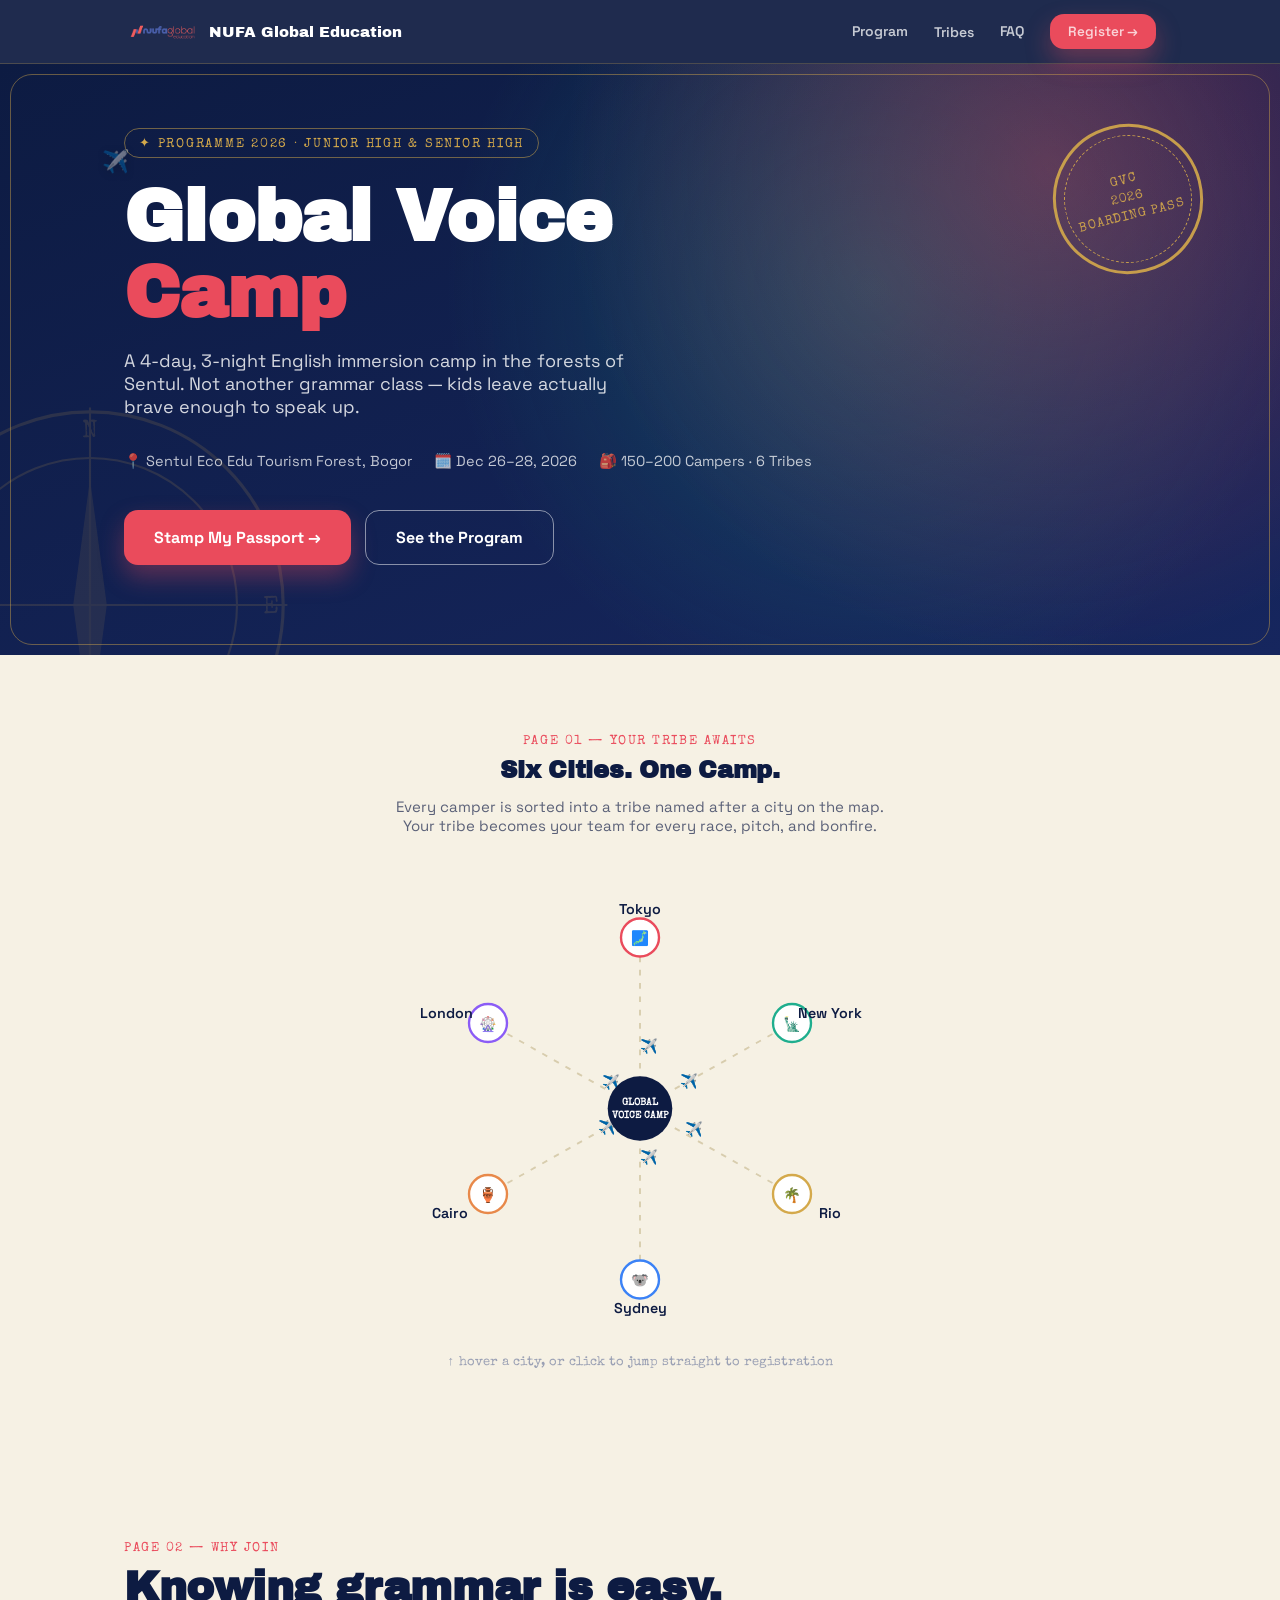
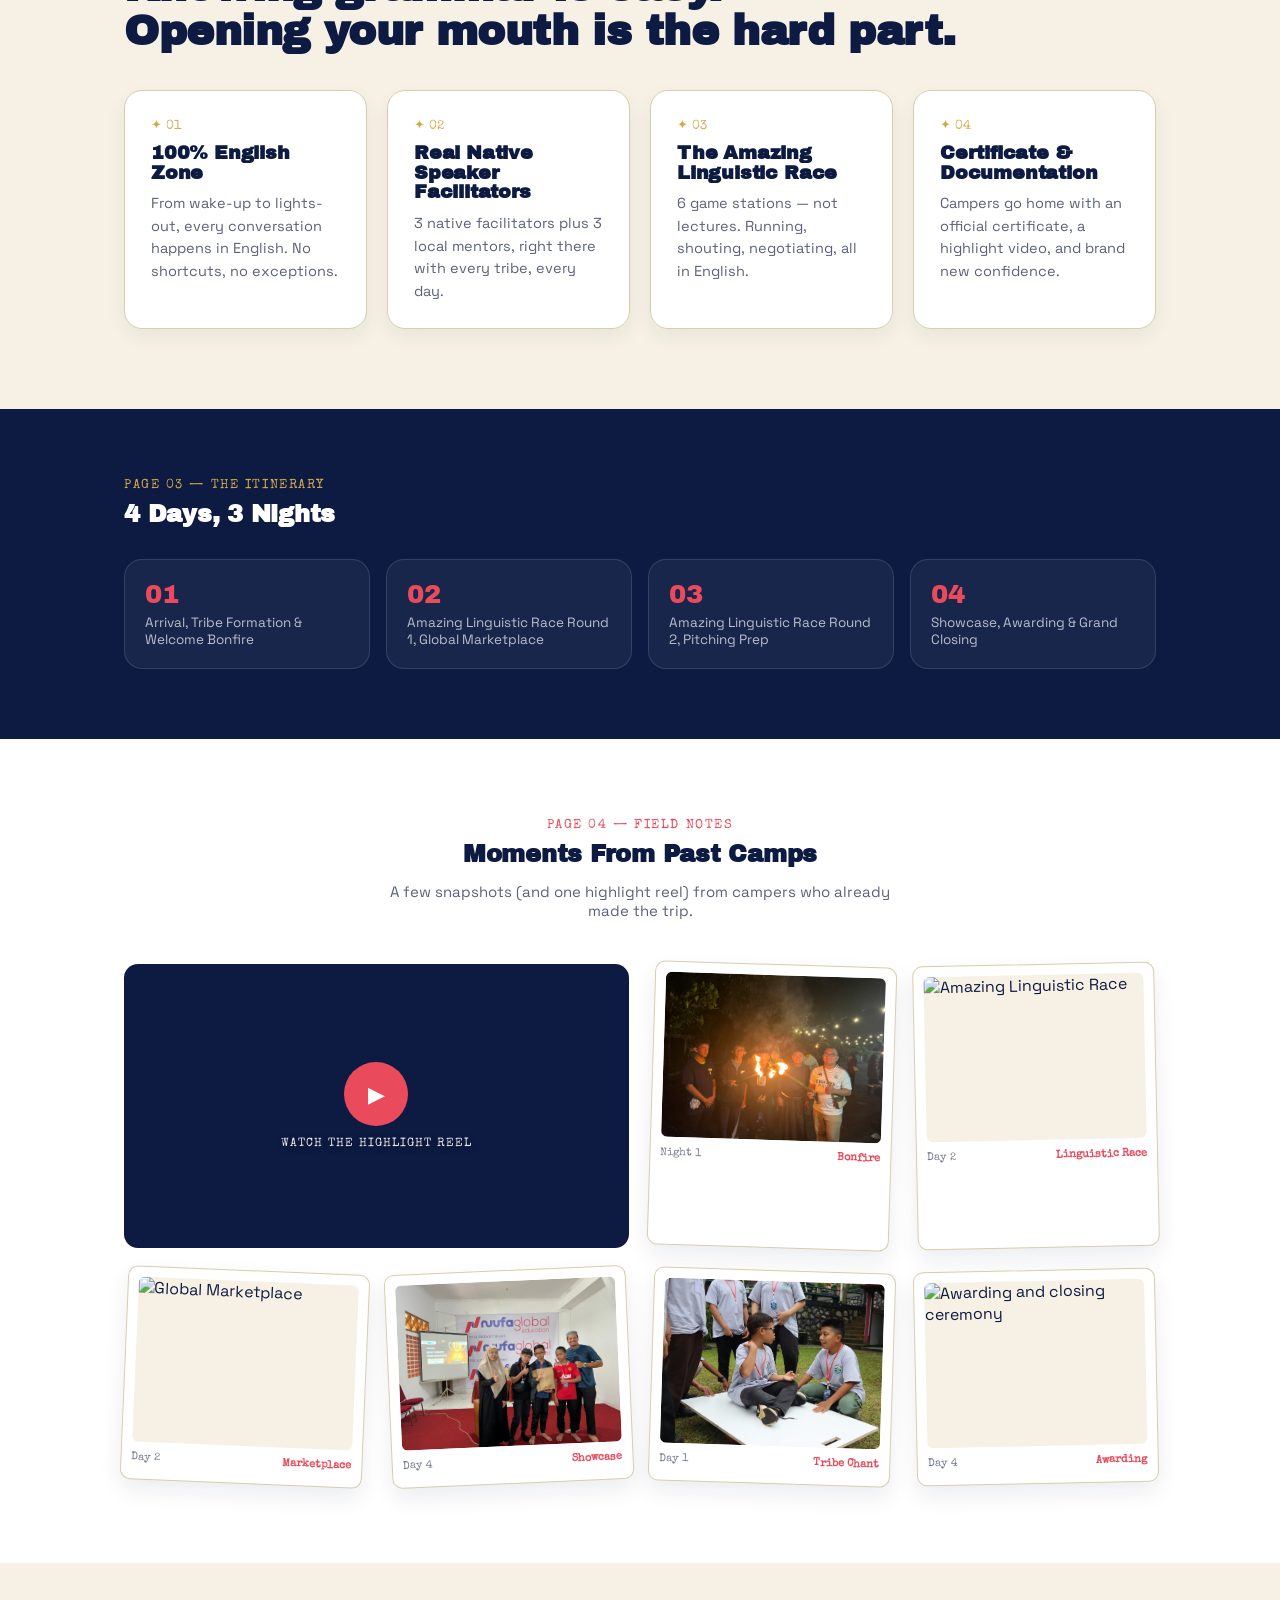
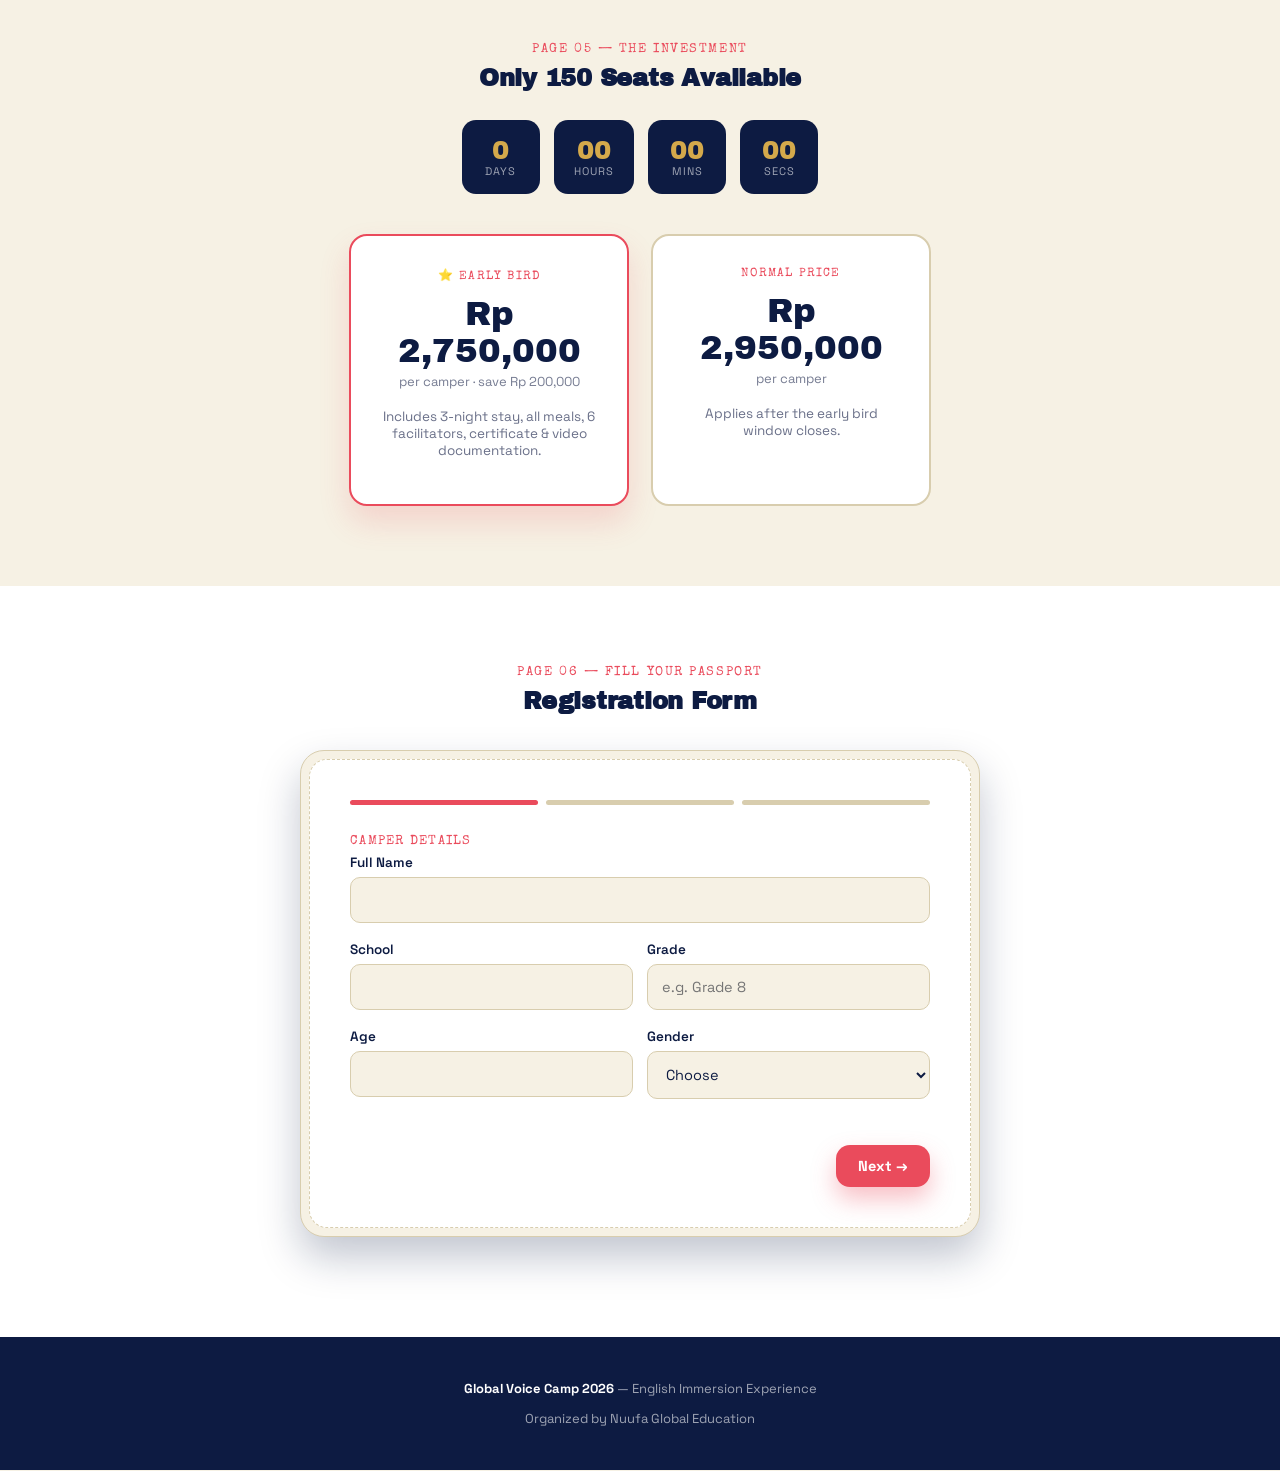
==== commit 0621a8b7: "update web revamp all pages" ====
--- a/index.html
+++ b/index.html
@@ -12,7 +12,7 @@
 
 <nav class="site-nav">
   <div class="wrap">
-    <a href="index.html" class="brand"><span class="flag">🌍</span> Global Voice Camp</a>
+    <a href="index.html" class="brand"><img src="images/nufa.png" alt="NUFA Global Education" class="brand-logo"> NUFA Global Education</a>
     <div class="links">
       <a href="index.html#program">Program</a>
       <span class="hide-mobile"><a href="index.html#tribes">Tribes</a></span>
@@ -192,8 +192,10 @@
   Just replace the src="https://placehold.co/..." on each <img> with your own image path,
   e.g. src="images/gvc-2025-day1.jpg" (upload your photos into an /images folder in your repo).
   Update the "cap" location + day text to match each real photo.
-  For the video: replace REPLACE_WITH_YOUTUBE_ID below with your actual YouTube video ID
-  (the part after "v=" in a YouTube URL).
+  For the video: replace REPLACE_WITH_YOUTUBE_URL below with your actual YouTube link
+  (any format works — youtube.com/watch?v=..., youtu.be/..., or a Shorts link).
+  The thumbnail preview is pulled automatically from YouTube — no extra image needed.
+  Clicking the card opens the video in a popup instead of playing inline.
 -->
 <section class="gallery-section" id="gallery">
   <div class="wrap">
@@ -202,36 +204,35 @@
     <p style="text-align:center; max-width:520px; margin:14px auto 0; color:#5b6178; font-size:15px;">A few snapshots (and one highlight reel) from campers who already made the trip.</p>
 
     <div class="gallery-grid">
-      <div class="video-card" id="videoCard" data-video="REPLACE_WITH_YOUTUBE_ID">
+      <div class="video-card" id="videoCard" data-video="https://youtu.be/-oFG7PCuo1c?si=8SYrUJQCWQvS4Tf2">
         <div class="play-badge">
           <div class="circle">▶</div>
           <div class="lbl">Watch the Highlight Reel</div>
         </div>
-        <iframe id="videoFrame" allow="autoplay; encrypted-media" allowfullscreen></iframe>
-      </div>
-
-      <div class="photo-card" onclick="openLightbox(this)">
-        <img src="https://placehold.co/400x300/0D1B42/F6F1E4?text=Tribe+Bonfire" alt="Tribe bonfire night">
+      </div>
+
+      <div class="photo-card" onclick="openLightbox(this)">
+        <img src="images/bonfire-ecamp.jpeg" alt="Tribe bonfire night">
         <div class="cap"><span>Night 1</span><span class="loc">Bonfire</span></div>
       </div>
       <div class="photo-card" onclick="openLightbox(this)">
-        <img src="https://placehold.co/400x300/EA4B5C/F6F1E4?text=Linguistic+Race" alt="Amazing Linguistic Race">
+        <img src="images/ecamp-4.JPG" alt="Amazing Linguistic Race">
         <div class="cap"><span>Day 2</span><span class="loc">Linguistic Race</span></div>
       </div>
       <div class="photo-card" onclick="openLightbox(this)">
-        <img src="https://placehold.co/400x300/1FAE8E/F6F1E4?text=Global+Marketplace" alt="Global Marketplace">
+        <img src="images/ecamp-1.JPG" alt="Global Marketplace">
         <div class="cap"><span>Day 2</span><span class="loc">Marketplace</span></div>
       </div>
       <div class="photo-card" onclick="openLightbox(this)">
-        <img src="https://placehold.co/400x300/D4A94B/0D1B42?text=Showcase+Day" alt="Showcase day performance">
+        <img src="images/ecamp-2.JPG" alt="Showcase day performance">
         <div class="cap"><span>Day 4</span><span class="loc">Showcase</span></div>
       </div>
       <div class="photo-card" onclick="openLightbox(this)">
-        <img src="https://placehold.co/400x300/16265E/F6F1E4?text=Tribe+Chant" alt="Tribe chant practice">
+        <img src="images/ecamp-3.JPG" alt="Tribe chant practice">
         <div class="cap"><span>Day 1</span><span class="loc">Tribe Chant</span></div>
       </div>
       <div class="photo-card" onclick="openLightbox(this)">
-        <img src="https://placehold.co/400x300/EA4B5C/F6F1E4?text=Awarding+Night" alt="Awarding and closing ceremony">
+        <img src="images/ecamp-5.JPG" alt="Awarding and closing ceremony">
         <div class="cap"><span>Day 4</span><span class="loc">Awarding</span></div>
       </div>
     </div>
@@ -241,6 +242,13 @@
 <div class="lightbox" id="lightbox">
   <button class="close" onclick="closeLightbox()">&times;</button>
   <img id="lightboxImg" src="" alt="">
+</div>
+
+<div class="video-modal" id="videoModal">
+  <button class="close" onclick="closeVideoModal()">&times;</button>
+  <div class="video-modal-inner">
+    <iframe id="modalVideoFrame" allow="autoplay; encrypted-media" allowfullscreen></iframe>
+  </div>
 </div>
 
 <section class="price-section">
@@ -367,4 +375,4 @@
 <script src="js/script.js"></script>
 
 </body>
-</html>
+</html>
--- a/css/style.css
+++ b/css/style.css
@@ -59,11 +59,23 @@
     font-family:'Space Grotesk',sans-serif; font-weight:700; font-size:16px;
     padding:16px 30px; border-radius:14px; cursor:pointer;
     box-shadow:0 12px 24px rgba(234,75,92,0.35);
-    transition:transform .18s ease, box-shadow .18s ease;
+    transition:transform .25s cubic-bezier(.34,1.7,.5,1), box-shadow .25s ease, filter .2s ease;
     text-decoration:none;
-  }
-  .btn:hover{transform:translateY(-2px); box-shadow:0 16px 30px rgba(234,75,92,0.45);}
+    position:relative; overflow:hidden;
+  }
+  .btn::before{
+    content:""; position:absolute; top:0; left:-60%; width:40%; height:100%;
+    background:linear-gradient(120deg, transparent, rgba(255,255,255,0.45), transparent);
+    transform:skewX(-20deg);
+    transition:left .5s ease;
+    pointer-events:none;
+  }
+  .btn:hover::before{left:130%;}
+  .btn:hover{transform:translateY(-3px) scale(1.035) rotate(-0.6deg); box-shadow:0 18px 32px rgba(234,75,92,0.45); filter:brightness(1.05);}
+  .btn:active{transform:translateY(0) scale(0.96); box-shadow:0 8px 16px rgba(234,75,92,0.35); filter:brightness(0.97);}
   .btn.ghost{background:transparent; border:1.5px solid rgba(255,255,255,0.5); box-shadow:none;}
+  .btn.ghost:hover{background:rgba(255,255,255,0.12); border-color:rgba(255,255,255,0.8); box-shadow:0 10px 20px rgba(0,0,0,0.15);}
+  .btn.ghost:active{background:rgba(255,255,255,0.06);}
 
   .stamp{
     position:absolute; right:6%; top:60px;
@@ -227,9 +239,13 @@
     background:var(--white); border:1px solid var(--paper-line); border-radius:10px;
     padding:10px 10px 16px; box-shadow:0 10px 22px rgba(13,27,66,0.08);
     position:relative; cursor:pointer;
-    transition:transform .2s ease;
-  }
-  .photo-card:hover{transform:translateY(-4px) rotate(0deg) !important; z-index:2;}
+    transition:transform .3s cubic-bezier(.34,1.7,.5,1), box-shadow .25s ease;
+  }
+  .photo-card:hover{
+    transform:translateY(-6px) scale(1.04) rotate(0deg) !important;
+    box-shadow:0 20px 34px rgba(13,27,66,0.18); z-index:2;
+  }
+  .photo-card:active{transform:translateY(-2px) scale(0.98) rotate(0deg) !important;}
   .photo-card:nth-child(4n+1){transform:rotate(-2.5deg);}
   .photo-card:nth-child(4n+2){transform:rotate(1.8deg);}
   .photo-card:nth-child(4n+3){transform:rotate(-1.2deg);}
@@ -241,20 +257,51 @@
   }
   .photo-card .cap .loc{color:var(--coral); font-weight:600;}
   .video-card{
-    grid-column:span 2; background:var(--ink); border-radius:14px; overflow:hidden; position:relative;
+    grid-column:span 2; background:var(--ink) center/cover no-repeat; border-radius:14px; overflow:hidden; position:relative;
     aspect-ratio:16/9; display:flex; align-items:center; justify-content:center; cursor:pointer;
-  }
+    transition:transform .3s cubic-bezier(.34,1.7,.5,1), box-shadow .25s ease;
+    border:2px solid transparent;
+  }
+  .video-card::before{
+    content:""; position:absolute; inset:0;
+    background:linear-gradient(180deg, rgba(13,27,66,0.15), rgba(13,27,66,0.65));
+    pointer-events:none;
+  }
+  .video-card:hover{
+    transform:scale(1.015); box-shadow:0 18px 32px rgba(234,75,92,0.25); border-color:var(--coral);
+  }
+  .video-card:active{transform:scale(0.99);}
   @media(max-width:860px){.video-card{grid-column:span 2;}}
   @media(max-width:480px){.video-card{grid-column:span 1;}}
-  .video-card iframe{width:100%; height:100%; border:0; display:none;}
   .video-card .play-badge{
     text-align:center; color:var(--white); position:relative; z-index:1;
   }
   .video-card .play-badge .circle{
     width:64px; height:64px; border-radius:50%; background:var(--coral);
     display:flex; align-items:center; justify-content:center; margin:0 auto 12px; font-size:22px;
-  }
-  .video-card .play-badge .lbl{font-family:'Special Elite',monospace; font-size:12px; letter-spacing:.08em; text-transform:uppercase; color:rgba(255,255,255,0.75);}
+    transition:transform .3s cubic-bezier(.34,1.9,.55,1), box-shadow .3s ease;
+    box-shadow:0 0 0 0 rgba(234,75,92,0.5);
+  }
+  .video-card:hover .play-badge .circle{
+    transform:scale(1.15); box-shadow:0 0 0 14px rgba(234,75,92,0);
+  }
+  .video-card .play-badge .lbl{font-family:'Special Elite',monospace; font-size:12px; letter-spacing:.08em; text-transform:uppercase; color:rgba(255,255,255,0.9); text-shadow:0 2px 6px rgba(0,0,0,0.4);}
+
+  .video-modal{
+    position:fixed; inset:0; background:rgba(13,27,66,0.92); display:none;
+    align-items:center; justify-content:center; z-index:999; padding:24px;
+  }
+  .video-modal.open{display:flex;}
+  .video-modal-inner{width:100%; max-width:900px; aspect-ratio:16/9; border-radius:14px; overflow:hidden; box-shadow:0 30px 60px rgba(0,0,0,0.5);}
+  .video-modal-inner iframe{width:100%; height:100%; border:0; display:block;}
+  .video-modal .close{
+    position:absolute; top:24px; right:28px; color:var(--white); font-size:28px;
+    cursor:pointer; background:none; border:none;
+    transition:transform .3s cubic-bezier(.34,1.9,.55,1), color .2s ease;
+  }
+  .video-modal .close:hover{transform:rotate(90deg) scale(1.25); color:var(--coral);}
+  .video-modal .close:active{transform:rotate(90deg) scale(0.95);}
+
   .lightbox{
     position:fixed; inset:0; background:rgba(13,27,66,0.92); display:none;
     align-items:center; justify-content:center; z-index:999; padding:24px;
@@ -264,7 +311,10 @@
   .lightbox .close{
     position:absolute; top:24px; right:28px; color:var(--white); font-size:28px;
     cursor:pointer; background:none; border:none;
-  }
+    transition:transform .3s cubic-bezier(.34,1.9,.55,1), color .2s ease;
+  }
+  .lightbox .close:hover{transform:rotate(90deg) scale(1.25); color:var(--coral);}
+  .lightbox .close:active{transform:rotate(90deg) scale(0.95);}
 
   .price-section{padding:80px 0; text-align:center;}
   .countdown{
@@ -320,13 +370,24 @@
   .form-nav{display:flex; justify-content:space-between; margin-top:28px; gap:12px;}
   .btn.small{padding:12px 22px; font-size:14.5px;}
   .btn.outline{background:transparent; color:var(--ink); border:1.5px solid var(--paper-line); box-shadow:none;}
+  .btn.outline:hover{
+    border-color:var(--coral); color:var(--coral); background:rgba(234,75,92,0.05);
+    box-shadow:0 10px 18px rgba(13,27,66,0.08);
+  }
+  .btn.outline:active{background:rgba(234,75,92,0.1); transform:translateY(0) scale(0.96);}
   .tribe-pick{display:grid; grid-template-columns:repeat(3,1fr); gap:10px; margin-top:8px;}
   @media(max-width:520px){.tribe-pick{grid-template-columns:repeat(2,1fr);}}
   .tribe-pick label{
     display:flex; align-items:center; justify-content:center; text-align:center;
     border:1.5px solid var(--paper-line); border-radius:12px; padding:12px 8px; cursor:pointer;
     font-size:13.5px; font-weight:600; margin:0;
-  }
+    transition:transform .25s cubic-bezier(.34,1.7,.5,1), border-color .2s ease, background .2s ease, box-shadow .2s ease;
+  }
+  .tribe-pick label:hover{
+    transform:translateY(-3px) scale(1.05) rotate(-1deg);
+    border-color:var(--coral); box-shadow:0 10px 18px rgba(234,75,92,0.15);
+  }
+  .tribe-pick label:active{transform:translateY(0) scale(0.95);}
   .tribe-pick input{display:none;}
   .tribe-pick input:checked + span{color:var(--coral);}
   .tribe-pick label:has(input:checked){border-color:var(--coral); background:rgba(234,75,92,0.06);}
@@ -385,14 +446,20 @@
   font-family:'Archivo Black',sans-serif; color:var(--white); font-size:15px; text-decoration:none;
 }
 .site-nav .brand .flag{font-size:18px;}
+.site-nav .brand-logo{height:22px; width:auto; display:block;}
 .site-nav .links{display:flex; align-items:center; gap:26px;}
 .site-nav .links a{
   color:rgba(255,255,255,0.75); text-decoration:none; font-size:14px; font-weight:600;
-  transition:color .2s ease;
+  transition:color .2s ease; position:relative; padding-bottom:2px;
 }
+.site-nav .links a::after{
+  content:""; position:absolute; left:0; bottom:-2px; width:0; height:2px;
+  background:var(--gold); transition:width .25s ease;
+}
+.site-nav .links a:hover::after, .site-nav .links a.current::after{width:100%;}
 .site-nav .links a:hover, .site-nav .links a.current{color:var(--gold);}
 .site-nav .links .btn{padding:9px 18px; font-size:13.5px;}
 @media (max-width:640px){
   .site-nav .links{gap:14px;}
   .site-nav .links span.hide-mobile{display:none;}
-}
+}
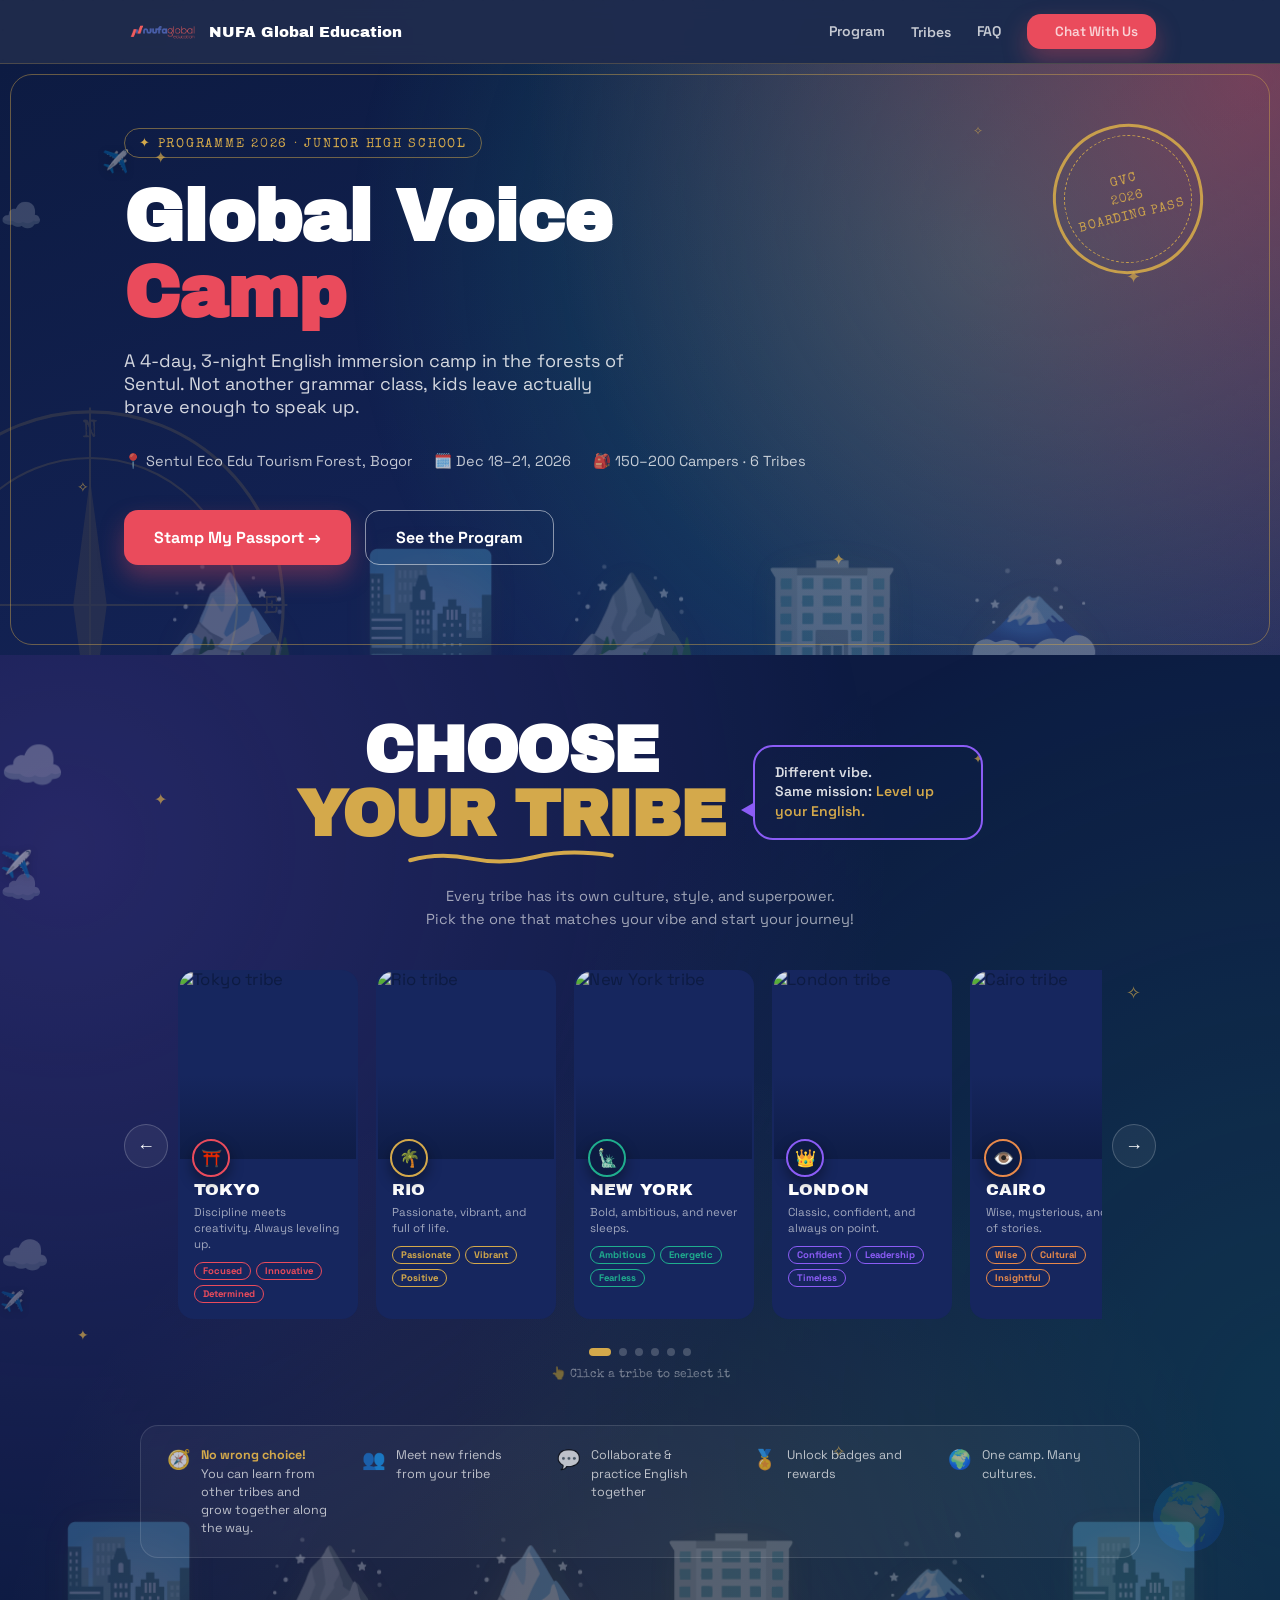
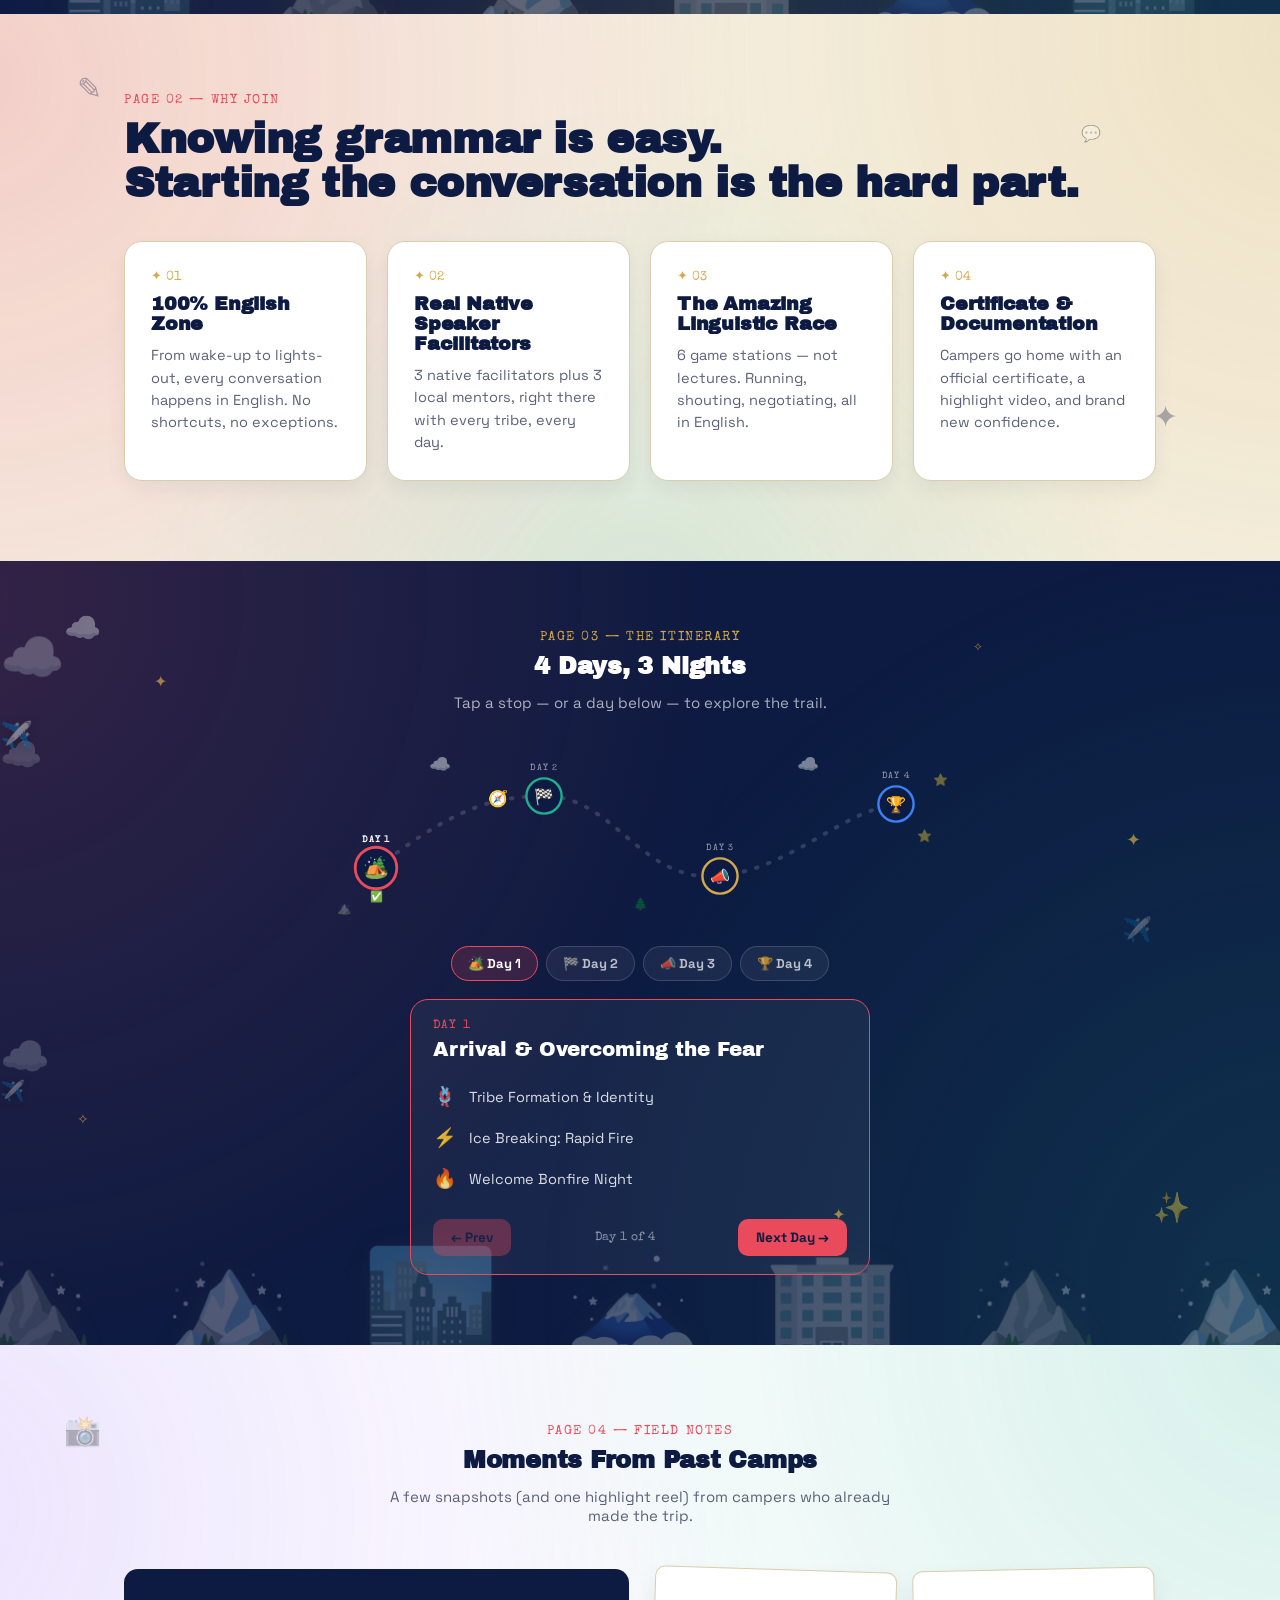
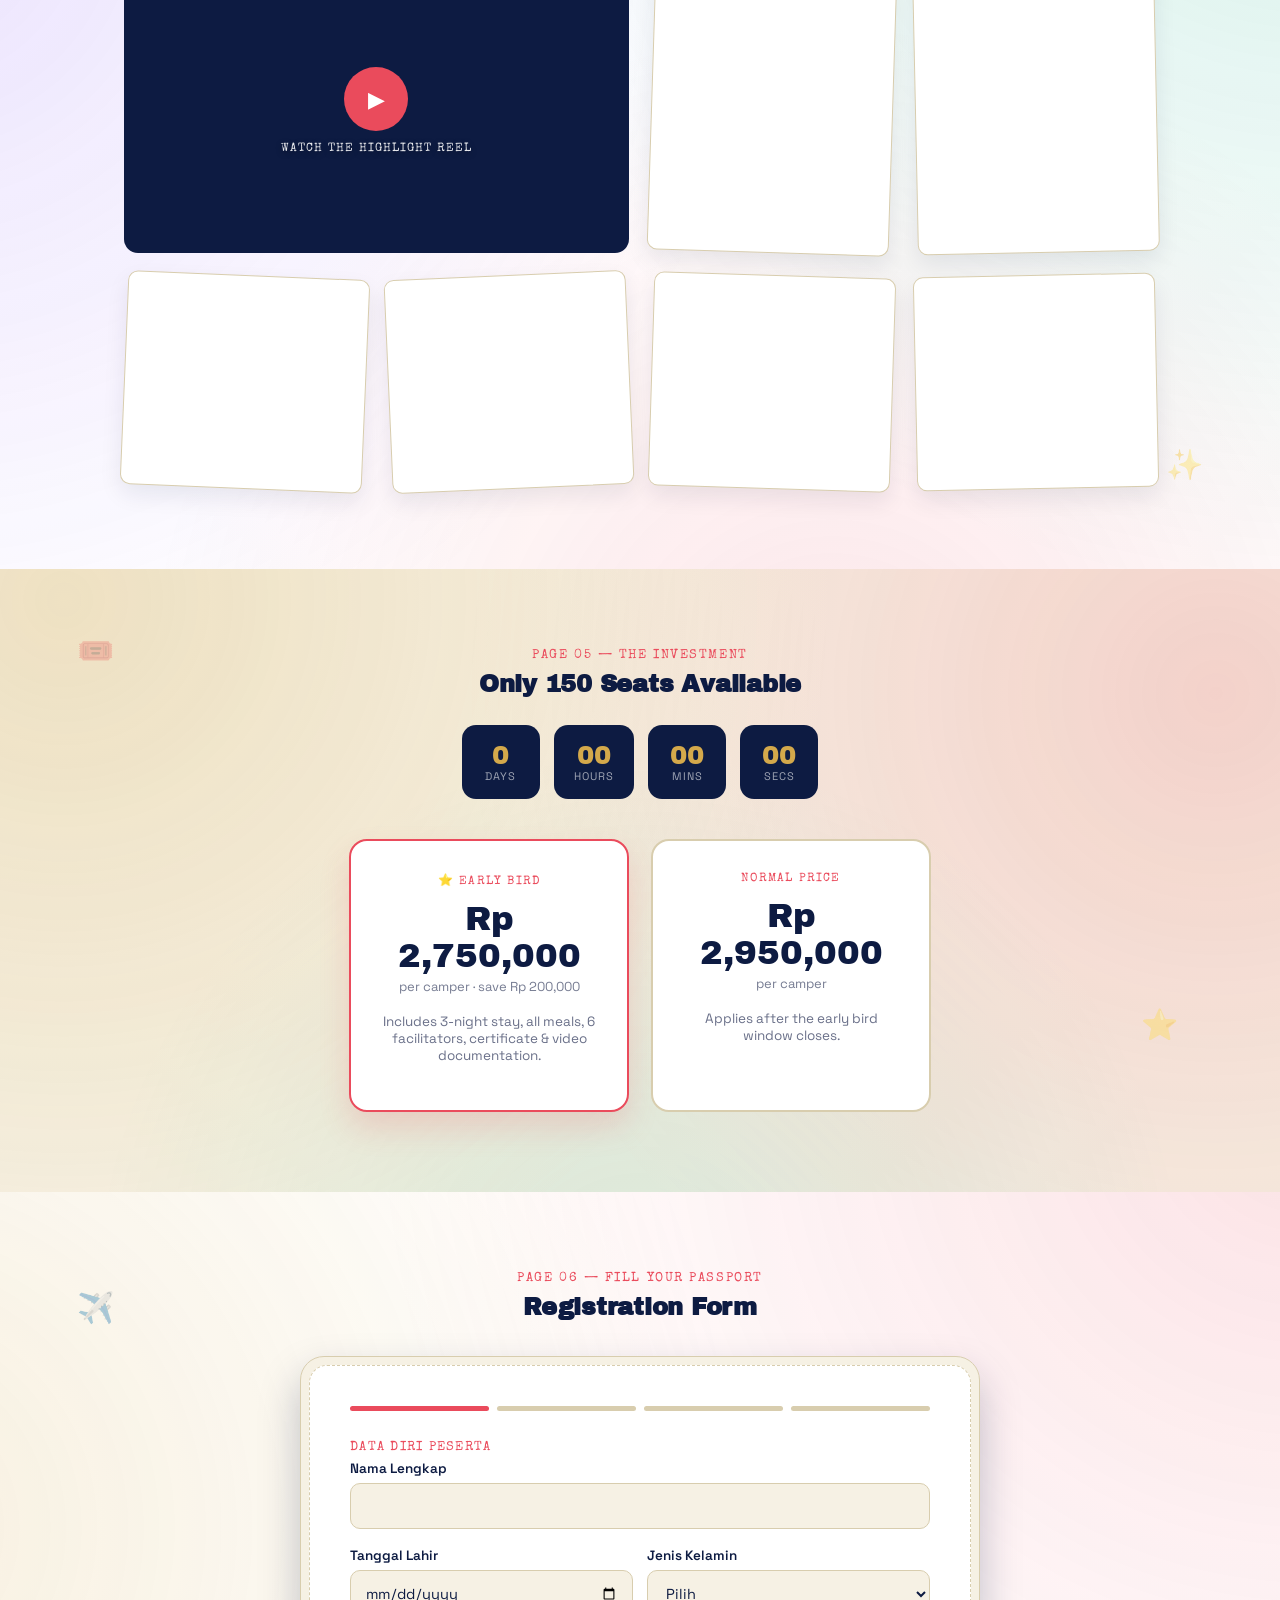
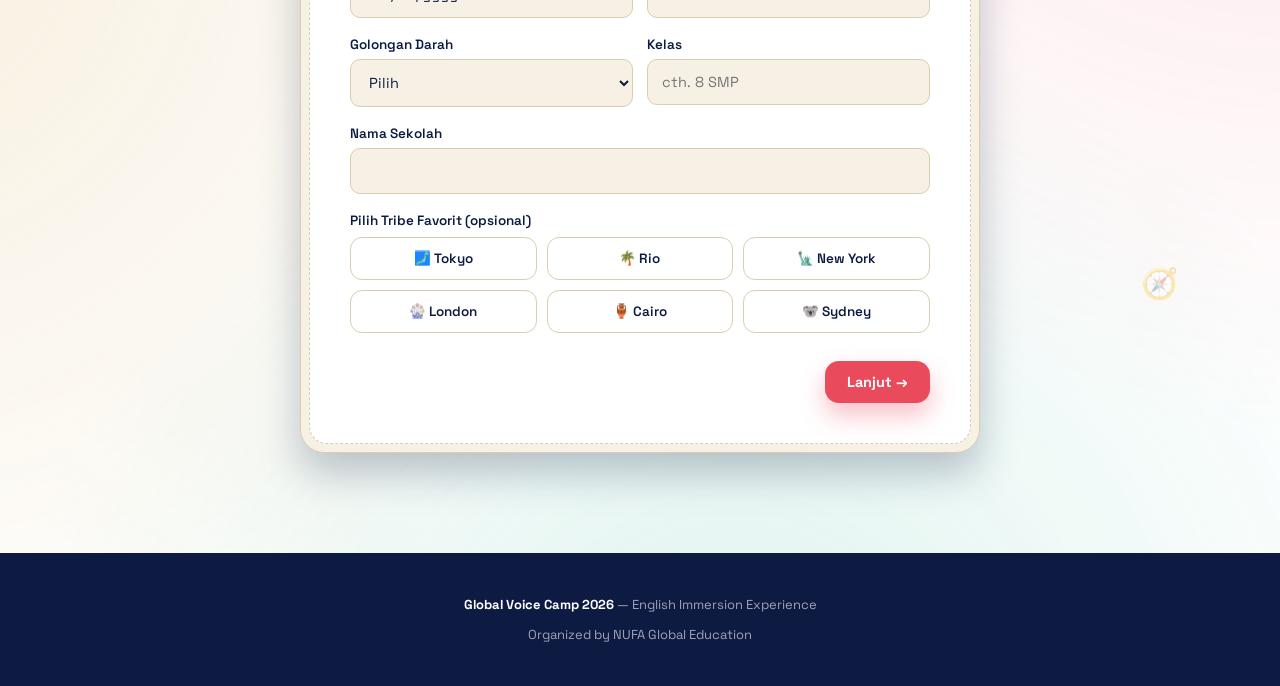
==== commit 10b1dcab: "asdf" ====
--- a/index.html
+++ b/index.html
@@ -17,7 +17,9 @@
       <a href="index.html#program">Program</a>
       <span class="hide-mobile"><a href="index.html#tribes">Tribes</a></span>
       <a href="faq.html">FAQ</a>
-      <a href="index.html#register" class="btn small">Register →</a>
+      <a href="https://wa.me/628111198223" class="btn small" target="_blank" rel="noopener">
+    <i class="fa-brands fa-whatsapp"></i> Chat With Us
+</a>
     </div>
   </div>
 </nav>
@@ -37,14 +39,24 @@
   <div class="plane p1" aria-hidden="true">✈️</div>
   <div class="plane p2" aria-hidden="true">✈️</div>
   <div class="plane p3" aria-hidden="true">✈️</div>
+  <div class="sky-layer" aria-hidden="true">
+    <div class="star s1">✦</div>
+    <div class="star s2">✧</div>
+    <div class="star s3">✦</div>
+    <div class="star s4">✧</div>
+    <div class="star s5">✦</div>
+    <div class="balloon b1">🎈</div>
+    <div class="cloud c2">☁️</div>
+    <div class="mountain-row">🏔️ 🏙️ ⛰️ 🏢 🗻</div>
+  </div>
   <div class="stamp">GVC<br>2026<br>BOARDING PASS</div>
   <div class="wrap">
-    <div class="eyebrow">✦ Programme 2026 · Junior High &amp; Senior High</div>
+    <div class="eyebrow">✦ Programme 2026 · Junior High School</div>
     <h1>Global Voice<br><span>Camp</span></h1>
-    <p class="lead">A 4-day, 3-night English immersion camp in the forests of Sentul. Not another grammar class — kids leave actually brave enough to speak up.</p>
+    <p class="lead">A 4-day, 3-night English immersion camp in the forests of Sentul. Not another grammar class, kids leave actually brave enough to speak up.</p>
     <div class="cover-meta">
       <div>📍 Sentul Eco Edu Tourism Forest, Bogor</div>
-      <div>🗓️ Dec 26–28, 2026</div>
+      <div>🗓️ Dec 18–21, 2026</div>
       <div>🎒 150–200 Campers · 6 Tribes</div>
     </div>
     <div style="display:flex; gap:14px; flex-wrap:wrap;">
@@ -54,117 +66,192 @@
   </div>
 </section>
 
-<section class="map-section" id="tribes">
-  <div class="wrap">
-    <div class="page-tab" style="text-align:center;">Page 01 — Your Tribe Awaits</div>
-    <h2 style="text-align:center;">Six Cities. One Camp.</h2>
-    <p style="text-align:center; max-width:520px; margin:14px auto 0; color:#5b6178; font-size:15px;">Every camper is sorted into a tribe named after a city on the map. Your tribe becomes your team for every race, pitch, and bonfire.</p>
-
-    <svg class="map-svg" viewBox="0 0 800 500" id="mapSvg">
-      <!-- routes -->
-      <path class="route" id="route-tokyo" d="M400,250 L400,70"/>
-      <path class="route" id="route-newyork" d="M400,250 L560,160"/>
-      <path class="route" id="route-rio" d="M400,250 L560,340"/>
-      <path class="route" id="route-sydney" d="M400,250 L400,430"/>
-      <path class="route" id="route-cairo" d="M400,250 L240,340"/>
-      <path class="route" id="route-london" d="M400,250 L240,160"/>
-
-      <!-- little planes flying the routes -->
-      <text class="map-plane"><animateMotion dur="7s" repeatCount="indefinite" path="M400,250 L400,70"/>✈️</text>
-      <text class="map-plane"><animateMotion dur="9s" repeatCount="indefinite" path="M400,250 L560,160"/>✈️</text>
-      <text class="map-plane"><animateMotion dur="8s" repeatCount="indefinite" path="M400,250 L560,340"/>✈️</text>
-      <text class="map-plane"><animateMotion dur="7.5s" repeatCount="indefinite" path="M400,250 L400,430"/>✈️</text>
-      <text class="map-plane"><animateMotion dur="8.5s" repeatCount="indefinite" path="M400,250 L240,340"/>✈️</text>
-      <text class="map-plane"><animateMotion dur="9.5s" repeatCount="indefinite" path="M400,250 L240,160"/>✈️</text>
-
-      <!-- hub -->
-      <circle class="hub" cx="400" cy="250" r="34"/>
-      <text class="hub-label" x="400" y="246">GLOBAL</text>
-      <text class="hub-label" x="400" y="260">VOICE CAMP</text>
-
-      <!-- TOKYO -->
-      <g class="tribe-node" data-tribe="Tokyo" data-color="var(--tokyo)" data-emoji="🗾" data-tag="Precision &amp; neon dreams">
-        <circle class="hit-area" cx="400" cy="70" r="34" fill="#fff" opacity="0" style="pointer-events:all;"/>
-        <circle class="ping p1" cx="400" cy="70" r="20" stroke="var(--tokyo)"/>
-        <circle class="ping p2" cx="400" cy="70" r="20" stroke="var(--tokyo)"/>
-        <circle class="ping p3" cx="400" cy="70" r="20" stroke="var(--tokyo)"/>
-        <circle class="node-ring" cx="400" cy="70" r="20" stroke="var(--tokyo)"/>
-        <text class="node-emoji" x="400" y="76" text-anchor="middle" font-size="18">🗾</text>
-        <text class="node-label" x="400" y="45" text-anchor="middle">Tokyo</text>
-      </g>
-
-      <!-- NEW YORK -->
-      <g class="tribe-node" data-tribe="New York" data-color="var(--newyork)" data-emoji="🗽" data-tag="Never sleeps, never stops talking">
-        <circle class="hit-area" cx="560" cy="160" r="34" fill="#fff" opacity="0" style="pointer-events:all;"/>
-        <circle class="ping p1" cx="560" cy="160" r="20" stroke="var(--newyork)"/>
-        <circle class="ping p2" cx="560" cy="160" r="20" stroke="var(--newyork)"/>
-        <circle class="ping p3" cx="560" cy="160" r="20" stroke="var(--newyork)"/>
-        <circle class="node-ring" cx="560" cy="160" r="20" stroke="var(--newyork)"/>
-        <text class="node-emoji" x="560" y="166" text-anchor="middle" font-size="18">🗽</text>
-        <text class="node-label" x="600" y="155" text-anchor="middle">New York</text>
-      </g>
-
-      <!-- RIO -->
-      <g class="tribe-node" data-tribe="Rio" data-color="var(--rio)" data-emoji="🌴" data-tag="Carnival energy, zero fear">
-        <circle class="hit-area" cx="560" cy="340" r="34" fill="#fff" opacity="0" style="pointer-events:all;"/>
-        <circle class="ping p1" cx="560" cy="340" r="20" stroke="var(--rio)"/>
-        <circle class="ping p2" cx="560" cy="340" r="20" stroke="var(--rio)"/>
-        <circle class="ping p3" cx="560" cy="340" r="20" stroke="var(--rio)"/>
-        <circle class="node-ring" cx="560" cy="340" r="20" stroke="var(--rio)"/>
-        <text class="node-emoji" x="560" y="346" text-anchor="middle" font-size="18">🌴</text>
-        <text class="node-label" x="600" y="365" text-anchor="middle">Rio</text>
-      </g>
-
-      <!-- SYDNEY -->
-      <g class="tribe-node" data-tribe="Sydney" data-color="var(--sydney)" data-emoji="🐨" data-tag="Laid-back but loud">
-        <circle class="hit-area" cx="400" cy="430" r="34" fill="#fff" opacity="0" style="pointer-events:all;"/>
-        <circle class="ping p1" cx="400" cy="430" r="20" stroke="var(--sydney)"/>
-        <circle class="ping p2" cx="400" cy="430" r="20" stroke="var(--sydney)"/>
-        <circle class="ping p3" cx="400" cy="430" r="20" stroke="var(--sydney)"/>
-        <circle class="node-ring" cx="400" cy="430" r="20" stroke="var(--sydney)"/>
-        <text class="node-emoji" x="400" y="436" text-anchor="middle" font-size="18">🐨</text>
-        <text class="node-label" x="400" y="465" text-anchor="middle">Sydney</text>
-      </g>
-
-      <!-- CAIRO -->
-      <g class="tribe-node" data-tribe="Cairo" data-color="var(--cairo)" data-emoji="🏺" data-tag="Ancient wisdom, modern voice">
-        <circle class="hit-area" cx="240" cy="340" r="34" fill="#fff" opacity="0" style="pointer-events:all;"/>
-        <circle class="ping p1" cx="240" cy="340" r="20" stroke="var(--cairo)"/>
-        <circle class="ping p2" cx="240" cy="340" r="20" stroke="var(--cairo)"/>
-        <circle class="ping p3" cx="240" cy="340" r="20" stroke="var(--cairo)"/>
-        <circle class="node-ring" cx="240" cy="340" r="20" stroke="var(--cairo)"/>
-        <text class="node-emoji" x="240" y="346" text-anchor="middle" font-size="18">🏺</text>
-        <text class="node-label" x="200" y="365" text-anchor="middle">Cairo</text>
-      </g>
-
-      <!-- LONDON -->
-      <g class="tribe-node" data-tribe="London" data-color="var(--london)" data-emoji="🎡" data-tag="Posh accent optional">
-        <circle class="hit-area" cx="240" cy="160" r="34" fill="#fff" opacity="0" style="pointer-events:all;"/>
-        <circle class="ping p1" cx="240" cy="160" r="20" stroke="var(--london)"/>
-        <circle class="ping p2" cx="240" cy="160" r="20" stroke="var(--london)"/>
-        <circle class="ping p3" cx="240" cy="160" r="20" stroke="var(--london)"/>
-        <circle class="node-ring" cx="240" cy="160" r="20" stroke="var(--london)"/>
-        <text class="node-emoji" x="240" y="166" text-anchor="middle" font-size="18">🎡</text>
-        <text class="node-label" x="196" y="155" text-anchor="middle">London</text>
-      </g>
-    </svg>
-
-    <div class="tribe-tooltip" id="tribeTooltip">
-      <div class="tt-emoji" id="ttEmoji"></div>
-      <div class="tt-name" id="ttName"></div>
-      <div class="tt-tag" id="ttTag"></div>
-      <div class="tt-cta">Click to pick this tribe →</div>
-    </div>
-
-    <p style="text-align:center; margin-top:8px; font-size:13px; color:#9aa0b4; font-family:'Special Elite',monospace;">↑ hover a city, or click to jump straight to registration</p>
+<section class="tribes-section-dark" id="tribes">
+  <div class="sky-layer" aria-hidden="true">
+    <div class="cloud c1">☁️</div>
+    <div class="cloud c2">☁️</div>
+    <div class="cloud c3">☁️</div>
+    <div class="star s1">✦</div>
+    <div class="star s2">✦</div>
+    <div class="star s3">✧</div>
+    <div class="star s4">✦</div>
+    <div class="star s5">✧</div>
+    <div class="balloon b1">🎈</div>
+    <div class="balloon b2">🎈</div>
+    <div class="flying-plane fp1">✈️</div>
+    <div class="flying-plane fp2">✈️</div>
+    <div class="globe-spin">🌍</div>
+    <div class="mountain-row">🏙️ ⛰️ 🏔️ 🏢 🗻 🏙️</div>
+  </div>
+  <div class="wrap">
+    <div class="tribe-head">
+      <div class="tribe-head-text">
+        <h2 class="tribe-heading"><span class="tw">CHOOSE</span><br><span class="tg">YOUR TRIBE</span>
+          <svg class="tribe-underline" viewBox="0 0 260 20" aria-hidden="true"><path d="M4,14 Q40,4 80,12 T160,10 T256,8" stroke="var(--gold)" stroke-width="5" fill="none" stroke-linecap="round"/></svg>
+        </h2>
+      </div>
+      <div class="tribe-speech">Different vibe.<br>Same mission: <span>Level up your English.</span></div>
+    </div>
+    <p class="tribe-sub">Every tribe has its own culture, style, and superpower.<br>Pick the one that matches your vibe and start your journey!</p>
+
+    <!--
+      ================= TRIBE VISUALS =================
+      HOW TO SWAP IN YOUR OWN IMAGES:
+      Replace each src="https://placehold.co/..." below with your real photo path,
+      e.g. src="images/tribes/tokyo.jpg" (drop your 6 tribe visuals into an /images/tribes folder).
+      Recommended: portrait orientation, at least 500x650px, one clear subject per image.
+    -->
+    <div class="tribe-carousel-wrap reveal-up">
+      <button class="tribe-nav prev" id="tribePrev" aria-label="Previous">←</button>
+
+      <div class="tribe-carousel" id="tribeCarousel">
+        <div class="tribe-card" data-tribe="Tokyo" data-color="tokyo">
+          <div class="selected-badge">★ SELECTED</div>
+          <div class="tribe-card-photo">
+            <img src="https://placehold.co/500x650/EA4B5C/FFFFFF?text=Tokyo" alt="Tokyo tribe" loading="lazy" decoding="async">
+            <div class="tribe-icon-badge">⛩️</div>
+          </div>
+          <div class="tribe-card-info">
+            <div class="tribe-card-title">TOKYO</div>
+            <div class="tribe-card-desc">Discipline meets creativity. Always leveling up.</div>
+            <div class="tribe-trait-row">
+              <span class="trait-pill">Focused</span>
+              <span class="trait-pill">Innovative</span>
+              <span class="trait-pill">Determined</span>
+            </div>
+          </div>
+        </div>
+
+        <div class="tribe-card" data-tribe="Rio" data-color="rio">
+          <div class="selected-badge">★ SELECTED</div>
+          <div class="tribe-card-photo">
+            <img src="https://placehold.co/500x650/D4A94B/0D1B42?text=Rio" alt="Rio tribe" loading="lazy" decoding="async">
+            <div class="tribe-icon-badge">🌴</div>
+          </div>
+          <div class="tribe-card-info">
+            <div class="tribe-card-title">RIO</div>
+            <div class="tribe-card-desc">Passionate, vibrant, and full of life.</div>
+            <div class="tribe-trait-row">
+              <span class="trait-pill">Passionate</span>
+              <span class="trait-pill">Vibrant</span>
+              <span class="trait-pill">Positive</span>
+            </div>
+          </div>
+        </div>
+
+        <div class="tribe-card" data-tribe="New York" data-color="newyork">
+          <div class="selected-badge">★ SELECTED</div>
+          <div class="tribe-card-photo">
+            <img src="https://placehold.co/500x650/1FAE8E/FFFFFF?text=New+York" alt="New York tribe" loading="lazy" decoding="async">
+            <div class="tribe-icon-badge">🗽</div>
+          </div>
+          <div class="tribe-card-info">
+            <div class="tribe-card-title">NEW YORK</div>
+            <div class="tribe-card-desc">Bold, ambitious, and never sleeps.</div>
+            <div class="tribe-trait-row">
+              <span class="trait-pill">Ambitious</span>
+              <span class="trait-pill">Energetic</span>
+              <span class="trait-pill">Fearless</span>
+            </div>
+          </div>
+        </div>
+
+        <div class="tribe-card" data-tribe="London" data-color="london">
+          <div class="selected-badge">★ SELECTED</div>
+          <div class="tribe-card-photo">
+            <img src="https://placehold.co/500x650/8B5CF6/FFFFFF?text=London" alt="London tribe" loading="lazy" decoding="async">
+            <div class="tribe-icon-badge">👑</div>
+          </div>
+          <div class="tribe-card-info">
+            <div class="tribe-card-title">LONDON</div>
+            <div class="tribe-card-desc">Classic, confident, and always on point.</div>
+            <div class="tribe-trait-row">
+              <span class="trait-pill">Confident</span>
+              <span class="trait-pill">Leadership</span>
+              <span class="trait-pill">Timeless</span>
+            </div>
+          </div>
+        </div>
+
+        <div class="tribe-card" data-tribe="Cairo" data-color="cairo">
+          <div class="selected-badge">★ SELECTED</div>
+          <div class="tribe-card-photo">
+            <img src="https://placehold.co/500x650/E8894A/FFFFFF?text=Cairo" alt="Cairo tribe" loading="lazy" decoding="async">
+            <div class="tribe-icon-badge">👁️</div>
+          </div>
+          <div class="tribe-card-info">
+            <div class="tribe-card-title">CAIRO</div>
+            <div class="tribe-card-desc">Wise, mysterious, and full of stories.</div>
+            <div class="tribe-trait-row">
+              <span class="trait-pill">Wise</span>
+              <span class="trait-pill">Cultural</span>
+              <span class="trait-pill">Insightful</span>
+            </div>
+          </div>
+        </div>
+
+        <div class="tribe-card" data-tribe="Sydney" data-color="sydney">
+          <div class="selected-badge">★ SELECTED</div>
+          <div class="tribe-card-photo">
+            <img src="https://placehold.co/500x650/3B82F6/FFFFFF?text=Sydney" alt="Sydney tribe" loading="lazy" decoding="async">
+            <div class="tribe-icon-badge">🌊</div>
+          </div>
+          <div class="tribe-card-info">
+            <div class="tribe-card-title">SYDNEY</div>
+            <div class="tribe-card-desc">Laid-back, friendly, and adventure-ready.</div>
+            <div class="tribe-trait-row">
+              <span class="trait-pill">Friendly</span>
+              <span class="trait-pill">Adventurous</span>
+              <span class="trait-pill">Open-minded</span>
+            </div>
+          </div>
+        </div>
+      </div>
+
+      <button class="tribe-nav next" id="tribeNext" aria-label="Next">→</button>
+    </div>
+
+    <div class="tribe-dots" id="tribeDots"></div>
+    <p class="tribe-hint">👆 Click a tribe to select it</p>
+    <div class="tribe-selected-banner" id="tribeSelectedBanner">
+      <span class="tsb-icon">✅</span>
+      <span>Your tribe: <strong id="tribeSelectedName">—</strong></span>
+      <span class="tsb-note">saved to your registration form</span>
+    </div>
+
+    <div class="tribe-info-bar">
+      <div class="tribe-info-item">
+        <span class="tribe-info-icon">🧭</span>
+        <span><strong>No wrong choice!</strong><br>You can learn from other tribes and grow together along the way.</span>
+      </div>
+      <div class="tribe-info-item">
+        <span class="tribe-info-icon">👥</span>
+        <span>Meet new friends from your tribe</span>
+      </div>
+      <div class="tribe-info-item">
+        <span class="tribe-info-icon">💬</span>
+        <span>Collaborate &amp; practice English together</span>
+      </div>
+      <div class="tribe-info-item">
+        <span class="tribe-info-icon">🏅</span>
+        <span>Unlock badges and rewards</span>
+      </div>
+      <div class="tribe-info-item">
+        <span class="tribe-info-icon">🌍</span>
+        <span>One camp. Many cultures.</span>
+      </div>
+    </div>
   </div>
 </section>
 
 <section class="page-section" id="program">
+  <div class="page-decor pd1" aria-hidden="true">✎</div>
+  <div class="page-decor pd2" aria-hidden="true">✦</div>
+  <div class="page-decor pd3" aria-hidden="true">💬</div>
   <div class="wrap">
     <div class="page-tab">Page 02 — Why Join</div>
-    <h2>Knowing grammar is easy.<br>Opening your mouth is the hard part.</h2>
-    <div class="cards">
+    <h2>Knowing grammar is easy.<br>Starting the conversation is the hard part.</h2>
+    <div class="cards reveal-stagger">
       <div class="card"><div class="num">✦ 01</div><h3>100% English Zone</h3><p>From wake-up to lights-out, every conversation happens in English. No shortcuts, no exceptions.</p></div>
       <div class="card"><div class="num">✦ 02</div><h3>Real Native Speaker Facilitators</h3><p>3 native facilitators plus 3 local mentors, right there with every tribe, every day.</p></div>
       <div class="card"><div class="num">✦ 03</div><h3>The Amazing Linguistic Race</h3><p>6 game stations — not lectures. Running, shouting, negotiating, all in English.</p></div>
@@ -173,15 +260,101 @@
   </div>
 </section>
 
-<section class="schedule">
+<section class="schedule" id="itinerary">
+  <div class="sky-layer" aria-hidden="true">
+    <div class="cloud c1">☁️</div>
+    <div class="cloud c2">☁️</div>
+    <div class="cloud c3">☁️</div>
+    <div class="star s1">✦</div>
+    <div class="star s2">✧</div>
+    <div class="star s3">✦</div>
+    <div class="star s4">✧</div>
+    <div class="star s5">✦</div>
+    <div class="flying-plane fp1">✈️</div>
+    <div class="flying-plane fp2">✈️</div>
+    <div class="mountain-row">⛰️ 🏔️ 🏙️ 🗻 🏢 ⛰️ 🏔️</div>
+  </div>
+  <div class="journey-decor jd1" aria-hidden="true">☁️</div>
+  <div class="journey-decor jd2" aria-hidden="true">✨</div>
+  <div class="journey-decor jd3" aria-hidden="true">✈️</div>
   <div class="wrap">
     <div class="page-tab">Page 03 — The Itinerary</div>
     <h2 style="color:white;">4 Days, 3 Nights</h2>
-    <div class="sched-grid">
-      <div class="sched-day"><div class="d">01</div><div class="t">Arrival, Tribe Formation &amp; Welcome Bonfire</div></div>
-      <div class="sched-day"><div class="d">02</div><div class="t">Amazing Linguistic Race Round 1, Global Marketplace</div></div>
-      <div class="sched-day"><div class="d">03</div><div class="t">Amazing Linguistic Race Round 2, Pitching Prep</div></div>
-      <div class="sched-day"><div class="d">04</div><div class="t">Showcase, Awarding &amp; Grand Closing</div></div>
+    <p class="journey-sub">Tap a stop — or a day below — to explore the trail.</p>
+
+    <div class="adventure-map reveal-up">
+      <svg viewBox="0 0 800 220" class="map-svg-journey" id="journeyMapSvg" aria-hidden="true">
+        <path class="trail-base" d="M70,150 C150,90 200,60 280,60 C370,60 400,170 500,160 C590,150 650,80 720,70"/>
+        <path class="trail-lit" id="trailLit" d="M70,150 C150,90 200,60 280,60 C370,60 400,170 500,160 C590,150 650,80 720,70"/>
+
+        <text class="map-traveler"><animateMotion dur="15s" repeatCount="indefinite" path="M70,150 C150,90 200,60 280,60 C370,60 400,170 500,160 C590,150 650,80 720,70"/>🧭</text>
+
+        <text class="terrain" x="150" y="28" text-anchor="middle">☁️</text>
+        <text class="terrain" x="610" y="28" text-anchor="middle">☁️</text>
+        <text class="terrain small" x="30" y="205" text-anchor="middle">⛰️</text>
+        <text class="terrain small" x="400" y="200" text-anchor="middle">🌲</text>
+        <text class="terrain small" x="775" y="45" text-anchor="middle">⭐</text>
+        <text class="terrain small" x="755" y="115" text-anchor="middle">⭐</text>
+
+        <g class="map-stop active" data-day="1" data-color="coral" transform="translate(70,150)">
+          <circle class="hit-area" r="30" fill="#fff" opacity="0" style="pointer-events:all;"/>
+          <circle class="stop-ping" r="22"/>
+          <circle class="stop-bg" r="22"/>
+          <text class="stop-icon" text-anchor="middle" dy="7">🏕️</text>
+          <text class="stop-label" text-anchor="middle" y="-32">DAY 1</text>
+          <text class="stop-check" text-anchor="middle" y="40">✅</text>
+        </g>
+
+        <g class="map-stop" data-day="2" data-color="teal" transform="translate(280,60)">
+          <circle class="hit-area" r="30" fill="#fff" opacity="0" style="pointer-events:all;"/>
+          <circle class="stop-ping" r="22"/>
+          <circle class="stop-bg" r="22"/>
+          <text class="stop-icon" text-anchor="middle" dy="7">🏁</text>
+          <text class="stop-label" text-anchor="middle" y="-32">DAY 2</text>
+          <text class="stop-check" text-anchor="middle" y="40">✅</text>
+        </g>
+
+        <g class="map-stop" data-day="3" data-color="gold" transform="translate(500,160)">
+          <circle class="hit-area" r="30" fill="#fff" opacity="0" style="pointer-events:all;"/>
+          <circle class="stop-ping" r="22"/>
+          <circle class="stop-bg" r="22"/>
+          <text class="stop-icon" text-anchor="middle" dy="7">📣</text>
+          <text class="stop-label" text-anchor="middle" y="-32">DAY 3</text>
+          <text class="stop-check" text-anchor="middle" y="40">✅</text>
+        </g>
+
+        <g class="map-stop" data-day="4" data-color="sydney" transform="translate(720,70)">
+          <circle class="hit-area" r="30" fill="#fff" opacity="0" style="pointer-events:all;"/>
+          <circle class="stop-ping" r="22"/>
+          <circle class="stop-bg" r="22"/>
+          <text class="stop-icon" text-anchor="middle" dy="7">🏆</text>
+          <text class="stop-label" text-anchor="middle" y="-32">DAY 4</text>
+          <text class="stop-check" text-anchor="middle" y="40">✅</text>
+        </g>
+      </svg>
+    </div>
+    <p class="map-scroll-hint">← swipe to see the whole trail →</p>
+
+    <div class="day-pills" id="dayPills">
+      <button class="day-pill active" data-color="coral" data-index="0">🏕️ Day 1</button>
+      <button class="day-pill" data-color="teal" data-index="1">🏁 Day 2</button>
+      <button class="day-pill" data-color="gold" data-index="2">📣 Day 3</button>
+      <button class="day-pill" data-color="sydney" data-index="3">🏆 Day 4</button>
+    </div>
+
+    <div class="day-detail-panel" id="dayDetailPanel" data-color="coral">
+      <div class="panel-eyebrow">Day 1</div>
+      <div class="panel-tagline">Arrival &amp; Overcoming the Fear</div>
+      <ul class="panel-activities">
+        <li><span class="ic">🪢</span> Tribe Formation &amp; Identity</li>
+        <li><span class="ic">⚡</span> Ice Breaking: Rapid Fire</li>
+        <li><span class="ic">🔥</span> Welcome Bonfire Night</li>
+      </ul>
+      <div class="panel-nav">
+        <button class="panel-nav-btn" id="prevDayBtn" disabled>← Prev</button>
+        <span class="panel-progress" id="dayProgress">Day 1 of 4</span>
+        <button class="panel-nav-btn" id="nextDayBtn">Next Day →</button>
+      </div>
     </div>
   </div>
 </section>
@@ -198,12 +371,14 @@
   Clicking the card opens the video in a popup instead of playing inline.
 -->
 <section class="gallery-section" id="gallery">
+  <div class="page-decor pd1" aria-hidden="true">📸</div>
+  <div class="page-decor pd2" aria-hidden="true">✨</div>
   <div class="wrap">
     <div class="page-tab" style="text-align:center;">Page 04 — Field Notes</div>
     <h2 style="text-align:center;">Moments From Past Camps</h2>
     <p style="text-align:center; max-width:520px; margin:14px auto 0; color:#5b6178; font-size:15px;">A few snapshots (and one highlight reel) from campers who already made the trip.</p>
 
-    <div class="gallery-grid">
+    <div class="gallery-grid reveal-up">
       <div class="video-card" id="videoCard" data-video="https://youtu.be/-oFG7PCuo1c?si=8SYrUJQCWQvS4Tf2">
         <div class="play-badge">
           <div class="circle">▶</div>
@@ -212,27 +387,27 @@
       </div>
 
       <div class="photo-card" onclick="openLightbox(this)">
-        <img src="images/bonfire-ecamp.jpeg" alt="Tribe bonfire night">
+        <img src="images/bonfire-ecamp.jpeg" alt="Tribe bonfire night" loading="lazy" decoding="async">
         <div class="cap"><span>Night 1</span><span class="loc">Bonfire</span></div>
       </div>
       <div class="photo-card" onclick="openLightbox(this)">
-        <img src="images/ecamp-4.JPG" alt="Amazing Linguistic Race">
+        <img src="images/ecamp-4.JPG" alt="Amazing Linguistic Race" loading="lazy" decoding="async">
         <div class="cap"><span>Day 2</span><span class="loc">Linguistic Race</span></div>
       </div>
       <div class="photo-card" onclick="openLightbox(this)">
-        <img src="images/ecamp-1.JPG" alt="Global Marketplace">
+        <img src="images/ecamp-1.JPG" alt="Global Marketplace" loading="lazy" decoding="async">
         <div class="cap"><span>Day 2</span><span class="loc">Marketplace</span></div>
       </div>
       <div class="photo-card" onclick="openLightbox(this)">
-        <img src="images/ecamp-2.JPG" alt="Showcase day performance">
+        <img src="images/ecamp-2.JPG" alt="Showcase day performance" loading="lazy" decoding="async">
         <div class="cap"><span>Day 4</span><span class="loc">Showcase</span></div>
       </div>
       <div class="photo-card" onclick="openLightbox(this)">
-        <img src="images/ecamp-3.JPG" alt="Tribe chant practice">
+        <img src="images/ecamp-3.JPG" alt="Tribe chant practice" loading="lazy" decoding="async">
         <div class="cap"><span>Day 1</span><span class="loc">Tribe Chant</span></div>
       </div>
       <div class="photo-card" onclick="openLightbox(this)">
-        <img src="images/ecamp-5.JPG" alt="Awarding and closing ceremony">
+        <img src="images/ecamp-5.JPG" alt="Awarding and closing ceremony" loading="lazy" decoding="async">
         <div class="cap"><span>Day 4</span><span class="loc">Awarding</span></div>
       </div>
     </div>
@@ -252,6 +427,8 @@
 </div>
 
 <section class="price-section">
+  <div class="page-decor pd1" aria-hidden="true">🎟️</div>
+  <div class="page-decor pd2" aria-hidden="true">⭐</div>
   <div class="wrap">
     <div class="page-tab" style="text-align:center;">Page 05 — The Investment</div>
     <h2>Only 150 Seats Available</h2>
@@ -261,7 +438,7 @@
       <div class="box"><div class="n" id="cd-mins">--</div><div class="l">Mins</div></div>
       <div class="box"><div class="n" id="cd-secs">--</div><div class="l">Secs</div></div>
     </div>
-    <div class="price-cards">
+    <div class="price-cards reveal-stagger">
       <div class="price-card active">
         <div class="tag">⭐ Early Bird</div>
         <div class="amt">Rp 2,750,000</div>
@@ -279,11 +456,13 @@
 </section>
 
 <section class="form-section" id="register">
+  <div class="page-decor pd1" aria-hidden="true">✈️</div>
+  <div class="page-decor pd2" aria-hidden="true">🧭</div>
   <div class="wrap">
     <div class="page-tab" style="text-align:center;">Page 06 — Fill Your Passport</div>
     <h2 style="text-align:center; margin-bottom:36px;">Registration Form</h2>
 
-    <div class="passport-box">
+    <div class="passport-box reveal-up">
       <div class="passport-inner">
 
         <form id="regForm">
@@ -291,65 +470,125 @@
             <div class="dot active" data-dot="1"></div>
             <div class="dot" data-dot="2"></div>
             <div class="dot" data-dot="3"></div>
-          </div>
-
+            <div class="dot" data-dot="4"></div>
+          </div>
+
+          <!-- STEP 1 — Data Diri Peserta -->
           <div class="form-step visible" data-step="1">
-            <div class="step-label">Camper Details</div>
-            <div class="field"><label>Full Name</label><input type="text" id="fullName" required></div>
+            <div class="step-label">Data Diri Peserta</div>
+            <div class="field"><label>Nama Lengkap</label><input type="text" id="fullName" required></div>
             <div class="row2">
-              <div class="field"><label>School</label><input type="text" id="school" required></div>
-              <div class="field"><label>Grade</label><input type="text" id="grade" placeholder="e.g. Grade 8" required></div>
-            </div>
-            <div class="row2">
-              <div class="field"><label>Age</label><input type="number" id="age" min="10" max="18" required></div>
-              <div class="field"><label>Gender</label>
+              <div class="field"><label>Tanggal Lahir</label><input type="date" id="dob" required></div>
+              <div class="field"><label>Jenis Kelamin</label>
                 <select id="gender" required>
-                  <option value="">Choose</option>
-                  <option>Male</option>
-                  <option>Female</option>
+                  <option value="">Pilih</option>
+                  <option>Laki-laki</option>
+                  <option>Perempuan</option>
                 </select>
               </div>
             </div>
+            <div class="row2">
+              <div class="field"><label>Golongan Darah</label>
+                <select id="bloodType" required>
+                  <option value="">Pilih</option>
+                  <option>A</option>
+                  <option>B</option>
+                  <option>AB</option>
+                  <option>O</option>
+                  <option>Tidak Tahu</option>
+                </select>
+              </div>
+              <div class="field"><label>Kelas</label><input type="text" id="grade" placeholder="cth. 8 SMP" required></div>
+            </div>
+            <div class="field"><label>Nama Sekolah</label><input type="text" id="school" required></div>
+            <div class="field" style="margin-top:16px;">
+              <label>Pilih Tribe Favorit (opsional)</label>
+              <div class="tribe-pick">
+                <label id="pick-Tokyo"><input type="radio" name="tribe" value="Tokyo"><span>🗾 Tokyo</span></label>
+                <label id="pick-Rio"><input type="radio" name="tribe" value="Rio"><span>🌴 Rio</span></label>
+                <label id="pick-New York"><input type="radio" name="tribe" value="New York"><span>🗽 New York</span></label>
+                <label id="pick-London"><input type="radio" name="tribe" value="London"><span>🎡 London</span></label>
+                <label id="pick-Cairo"><input type="radio" name="tribe" value="Cairo"><span>🏺 Cairo</span></label>
+                <label id="pick-Sydney"><input type="radio" name="tribe" value="Sydney"><span>🐨 Sydney</span></label>
+              </div>
+            </div>
             <div class="form-nav">
               <span></span>
-              <button type="button" class="btn small" onclick="nextStep(1)">Next →</button>
-            </div>
-          </div>
-
+              <button type="button" class="btn small" onclick="nextStep(1)">Lanjut →</button>
+            </div>
+          </div>
+
+          <!-- STEP 2 — Alamat & Kontak -->
           <div class="form-step" data-step="2">
-            <div class="step-label">Parent / Guardian Contact</div>
-            <div class="field"><label>Parent / Guardian Name</label><input type="text" id="parentName" required></div>
+            <div class="step-label">Alamat &amp; Kontak</div>
             <div class="row2">
-              <div class="field"><label>Active WhatsApp Number</label><input type="tel" id="parentPhone" placeholder="08xx..." required></div>
-              <div class="field"><label>Email</label><input type="email" id="parentEmail" required></div>
-            </div>
-            <div class="field"><label>Health Notes / Allergies (optional)</label><textarea id="medical" rows="2" placeholder="Leave blank if none"></textarea></div>
+              <div class="field"><label>Kota / Kabupaten</label><input type="text" id="city" required></div>
+              <div class="field"><label>Kecamatan</label><input type="text" id="district" required></div>
+            </div>
+            <div class="field"><label>Alamat Lengkap</label><textarea id="address" rows="2" placeholder="Jalan, no. rumah, RT/RW, dll" required></textarea></div>
+            <div class="field"><label>No. HP Peserta</label><input type="tel" id="camperPhone" placeholder="08xx..." required></div>
+            <div class="row2">
+              <div class="field"><label>Nama Orang Tua / Wali</label><input type="text" id="parentName" required></div>
+              <div class="field"><label>No. HP Orang Tua / Wali</label><input type="tel" id="parentPhone" placeholder="08xx..." required></div>
+            </div>
+            <div class="field"><label>Email Orang Tua / Wali (opsional)</label><input type="email" id="parentEmail"></div>
             <div class="form-nav">
-              <button type="button" class="btn small outline" onclick="prevStep(2)">← Back</button>
-              <button type="button" class="btn small" onclick="nextStep(2)">Next →</button>
-            </div>
-          </div>
-
+              <button type="button" class="btn small outline" onclick="prevStep(2)">← Kembali</button>
+              <button type="button" class="btn small" onclick="nextStep(2)">Lanjut →</button>
+            </div>
+          </div>
+
+          <!-- STEP 3 — Kesehatan & Info Tambahan -->
           <div class="form-step" data-step="3">
-            <div class="step-label">Pick Your Dream Tribe (optional)</div>
-            <div class="tribe-pick">
-              <label id="pick-Tokyo"><input type="radio" name="tribe" value="Tokyo"><span>🗾 Tokyo</span></label>
-              <label id="pick-Rio"><input type="radio" name="tribe" value="Rio"><span>🌴 Rio</span></label>
-              <label id="pick-New York"><input type="radio" name="tribe" value="New York"><span>🗽 New York</span></label>
-              <label id="pick-London"><input type="radio" name="tribe" value="London"><span>🎡 London</span></label>
-              <label id="pick-Cairo"><input type="radio" name="tribe" value="Cairo"><span>🏺 Cairo</span></label>
-              <label id="pick-Sydney"><input type="radio" name="tribe" value="Sydney"><span>🐨 Sydney</span></label>
-            </div>
-            <div class="field" style="margin-top:20px;">
+            <div class="step-label">Kesehatan &amp; Info Tambahan</div>
+            <div class="field"><label>Catatan Kesehatan / Alergi (opsional)</label><textarea id="medical" rows="2" placeholder="Kosongkan jika tidak ada"></textarea></div>
+            <div class="row2">
+              <div class="field"><label>Ukuran Kaos</label>
+                <select id="shirtSize" required>
+                  <option value="">Pilih</option>
+                  <option>S</option>
+                  <option>M</option>
+                  <option>L</option>
+                  <option>XL</option>
+                  <option>XXL</option>
+                </select>
+              </div>
+              <div class="field"><label>Dari mana tau Global Voice Camp?</label>
+                <select id="infoSource" required>
+                  <option value="">Pilih</option>
+                  <option>Instagram</option>
+                  <option>Sekolah</option>
+                  <option>Teman / Saudara</option>
+                  <option>Website</option>
+                  <option>Lainnya</option>
+                </select>
+              </div>
+            </div>
+            <div class="form-nav">
+              <button type="button" class="btn small outline" onclick="prevStep(3)">← Kembali</button>
+              <button type="button" class="btn small" onclick="nextStep(3)">Lanjut →</button>
+            </div>
+          </div>
+
+          <!-- STEP 4 — Persetujuan -->
+          <div class="form-step" data-step="4">
+            <div class="step-label">Persetujuan</div>
+            <div class="field" style="margin-top:4px;">
               <label style="display:flex; gap:8px; align-items:flex-start; font-weight:500;">
                 <input type="checkbox" id="pledge" required style="width:auto; margin-top:3px;">
-                My parent/guardian and I understand this camp is a 100% English zone, and we agree to the registration terms.
+                Saya dan orang tua/wali memahami bahwa camp ini adalah lingkungan 100% Bahasa Inggris dan menyetujui ketentuan pendaftaran.
               </label>
             </div>
-            <div class="error-msg" id="errMsg">Something's missing — check the fields above.</div>
+            <div class="field">
+              <label style="display:flex; gap:8px; align-items:flex-start; font-weight:500;">
+                <input type="checkbox" id="photoConsent" required style="width:auto; margin-top:3px;">
+                Saya menyetujui anak saya untuk difoto/direkam sebagai dokumentasi resmi Global Voice Camp.
+              </label>
+            </div>
+            <div class="error-msg" id="errMsg">Ada data yang belum lengkap. Cek lagi ya.</div>
             <div class="form-nav">
-              <button type="button" class="btn small outline" onclick="prevStep(3)">← Back</button>
-              <button type="submit" class="btn small" id="submitBtn">Submit Registration ✓</button>
+              <button type="button" class="btn small outline" onclick="prevStep(4)">← Kembali</button>
+              <button type="submit" class="btn small" id="submitBtn">Kirim Pendaftaran ✓</button>
             </div>
           </div>
         </form>
@@ -368,7 +607,7 @@
 <footer>
   <div class="wrap">
     <p><strong>Global Voice Camp 2026</strong> — English Immersion Experience</p>
-    <p>Organized by Nuufa Global Education</p>
+    <p>Organized by NUFA Global Education</p>
   </div>
 </footer>
 
--- a/css/style.css
+++ b/css/style.css
@@ -19,20 +19,155 @@
     font-family:'Space Grotesk', sans-serif;
     -webkit-font-smoothing:antialiased;
   }
+  /* ========================================================
+     GLOBAL ADVENTURE BACKGROUND — CSS-only (no images, no
+     canvas, no JS), so it stays feather-light. Two fixed
+     layers drift slowly behind the whole page: soft color
+     blooms + a faint map-dot grid, and a big compass rose
+     rotating in the corner. Sections with their own opaque
+     background (cover, tribes, schedule, etc.) simply paint
+     over this, so it only shows through the paper sections —
+     tying the whole journey together without extra weight.
+  ======================================================== */
+  body::before{
+    content:"";
+    /* oversized + inset by -15% so the drift below never reveals an edge */
+    position:fixed; top:-15%; left:-15%; right:-15%; bottom:-15%; z-index:-2;
+    pointer-events:none;
+    background:
+      radial-gradient(circle at 8% 12%, rgba(212,169,75,0.30), transparent 40%),
+      radial-gradient(circle at 92% 8%, rgba(31,174,142,0.24), transparent 42%),
+      radial-gradient(circle at 82% 92%, rgba(234,75,92,0.22), transparent 44%),
+      radial-gradient(circle at 12% 88%, rgba(139,92,246,0.20), transparent 42%),
+      radial-gradient(circle at 50% 50%, rgba(31,174,142,0.10), transparent 55%),
+      radial-gradient(rgba(216,205,174,0.7) 1px, transparent 1.4px);
+    background-size:100% 100%, 100% 100%, 100% 100%, 100% 100%, 100% 100%, 30px 30px;
+    /* transform-only animation = GPU compositor thread, zero repaint per frame */
+    animation:skyDrift 26s ease-in-out infinite;
+    will-change:transform;
+    transform:translate3d(0,0,0);
+    backface-visibility:hidden;
+  }
+  @keyframes skyDrift{
+    0%,100%{transform:translate3d(0,0,0);}
+    50%{transform:translate3d(1.8%,1.4%,0);}
+  }
+  body::after{
+    content:"";
+    position:fixed; z-index:-1; pointer-events:none;
+    right:-160px; bottom:-160px; width:520px; height:520px;
+    border-radius:50%;
+    background:
+      repeating-conic-gradient(from 0deg, rgba(212,169,75,0.20) 0deg 2deg, transparent 2deg 44deg),
+      radial-gradient(circle, transparent 63%, rgba(212,169,75,0.20) 64%, transparent 65%),
+      radial-gradient(circle, transparent 78%, rgba(212,169,75,0.13) 79%, transparent 80%);
+    animation:bgCompassSpin 100s linear infinite;
+    will-change:transform;
+    backface-visibility:hidden;
+  }
+  @keyframes bgCompassSpin{ to{ transform:rotate(360deg); } }
+  @media (max-width:700px){
+    body::after{width:300px; height:300px; right:-100px; bottom:-100px;}
+  }
+
+  /* ---------- SKY-LAYER: visible animated travel decor for DARK sections ---------- */
+  .sky-layer{position:absolute; inset:0; overflow:hidden; pointer-events:none; z-index:0;}
+  .sky-layer .cloud{
+    position:absolute; font-size:46px; opacity:.28; filter:blur(.3px);
+    animation:cloudDrift linear infinite;
+  }
+  .sky-layer .c1{top:8%;  font-size:52px; animation-duration:38s;}
+  .sky-layer .c2{top:22%; font-size:34px; opacity:.2; animation-duration:52s; animation-delay:-14s;}
+  .sky-layer .c3{top:60%; font-size:40px; opacity:.22; animation-duration:46s; animation-delay:-28s;}
+  @keyframes cloudDrift{
+    0%{transform:translateX(-20%);}
+    100%{transform:translateX(120vw);}
+  }
+  .sky-layer .star{
+    position:absolute; color:var(--gold); opacity:.7;
+    animation:starTwinkle ease-in-out infinite;
+  }
+  .sky-layer .s1{top:14%; left:12%; font-size:16px; animation-duration:3.2s;}
+  .sky-layer .s2{top:10%; left:76%; font-size:12px; animation-duration:2.6s; animation-delay:-.6s;}
+  .sky-layer .s3{top:34%; left:88%; font-size:18px; animation-duration:3.6s; animation-delay:-1.4s;}
+  .sky-layer .s4{top:70%; left:6%;  font-size:14px; animation-duration:2.9s; animation-delay:-2s;}
+  .sky-layer .s5{top:82%; left:65%; font-size:16px; animation-duration:3.4s; animation-delay:-.9s;}
+  @keyframes starTwinkle{
+    0%,100%{opacity:.15; transform:scale(.8);}
+    50%{opacity:.9; transform:scale(1.15);}
+  }
+  .sky-layer .balloon{
+    position:absolute; font-size:34px; opacity:.5;
+    animation:balloonFloat ease-in-out infinite;
+  }
+  .sky-layer .b1{left:16%; bottom:-10%; animation-duration:16s;}
+  .sky-layer .b2{left:80%; bottom:-16%; font-size:26px; opacity:.4; animation-duration:21s; animation-delay:-6s;}
+  @keyframes balloonFloat{
+    0%{transform:translateY(0) translateX(0) rotate(0deg); opacity:0;}
+    10%{opacity:.5;}
+    50%{transform:translateY(-55vh) translateX(3vw) rotate(3deg);}
+    90%{opacity:.5;}
+    100%{transform:translateY(-115vh) translateX(-3vw) rotate(-3deg); opacity:0;}
+  }
+  .sky-layer .flying-plane{
+    position:absolute; font-size:26px; opacity:.55;
+    filter:drop-shadow(0 2px 4px rgba(0,0,0,0.4));
+    animation:planeCross linear infinite;
+  }
+  .sky-layer .fp1{top:20%; animation-duration:22s;}
+  .sky-layer .fp2{top:66%; font-size:20px; opacity:.4; animation-duration:30s; animation-delay:-9s;}
+  @keyframes planeCross{
+    0%{transform:translateX(-15vw) translateY(0) rotate(6deg); opacity:0;}
+    8%{opacity:.55;}
+    50%{transform:translateX(55vw) translateY(-18px) rotate(6deg);}
+    92%{opacity:.55;}
+    100%{transform:translateX(120vw) translateY(0) rotate(6deg); opacity:0;}
+  }
+  .sky-layer .globe-spin{
+    position:absolute; right:4%; bottom:6%; font-size:64px; opacity:.16;
+    animation:spin 40s linear infinite;
+  }
+  .sky-layer .mountain-row{
+    position:absolute; left:50%; bottom:-4%; transform:translateX(-50%);
+    font-size:110px; opacity:.28; letter-spacing:18px; white-space:nowrap;
+    animation:skylineSway 26s ease-in-out infinite;
+    filter:drop-shadow(0 0 18px rgba(212,169,75,0.15));
+  }
+  @keyframes skylineSway{
+    0%,100%{transform:translateX(-52%) translateY(0);}
+    50%{transform:translateX(-48%) translateY(-8px);}
+  }
+  @media(max-width:700px){
+    .sky-layer .cloud{font-size:32px !important;}
+    .sky-layer .globe-spin{font-size:44px;}
+    .sky-layer .mountain-row{font-size:56px; letter-spacing:8px;}
+    .sky-layer .balloon{font-size:24px !important;}
+  }
   h1,h2,h3{font-family:'Archivo Black', sans-serif; margin:0; line-height:1.05; letter-spacing:-0.01em;}
   .stamp-font{font-family:'Special Elite', monospace;}
   a{color:inherit;}
   .wrap{max-width:1080px; margin:0 auto; padding:0 24px;}
 
   .cover{
-    background:
-      radial-gradient(circle at 82% 18%, rgba(234,75,92,0.35), transparent 42%),
-      radial-gradient(circle at 68% 38%, rgba(31,174,142,0.28), transparent 45%),
-      linear-gradient(160deg, var(--ink) 0%, var(--ink-2) 100%);
+    background:linear-gradient(160deg, var(--ink) 0%, var(--ink-2) 100%);
     color:var(--white);
     position:relative;
     overflow:hidden;
     padding:64px 0 90px;
+  }
+  .cover::before{
+    content:""; position:absolute; inset:-25%; pointer-events:none; z-index:0;
+    background-image:
+      radial-gradient(circle at 82% 18%, rgba(234,75,92,0.45), transparent 42%),
+      radial-gradient(circle at 68% 38%, rgba(31,174,142,0.36), transparent 45%);
+    animation:auroraShiftHero 16s ease-in-out infinite;
+    will-change:transform;
+  }
+  .cover .wrap{position:relative; z-index:1;}
+  .cover .stamp, .cover .plane, .cover .compass-watermark{z-index:1;}
+  @keyframes auroraShiftHero{
+    0%,100%{transform:translate(0,0) scale(1);}
+    50%{transform:translate(-6%,4%) scale(1.08);}
   }
   .cover::after{
     content:"";
@@ -118,7 +253,24 @@
     100%{transform:translate(115vw,30px) rotate(-4deg); opacity:0;}
   }
 
-  .page-section{padding:80px 0; position:relative;}
+  .page-section{padding:80px 0; position:relative; overflow:hidden;}
+  .page-section::before{
+    content:""; position:absolute; inset:-25%; pointer-events:none; opacity:.85; z-index:0;
+    background-image:radial-gradient(circle at 15% 25%, rgba(234,75,92,0.24), transparent 45%),
+      radial-gradient(circle at 85% 20%, rgba(212,169,75,0.24), transparent 45%),
+      radial-gradient(circle at 50% 90%, rgba(31,174,142,0.18), transparent 42%);
+    animation:auroraShiftPage 18s ease-in-out infinite;
+    will-change:transform;
+  }
+  @keyframes auroraShiftPage{
+    0%,100%{transform:translate(0,0) scale(1);}
+    50%{transform:translate(4%,3%) scale(1.07);}
+  }
+  .page-section .wrap{position:relative; z-index:1;}
+  .page-decor{position:absolute; font-size:30px; opacity:.32; pointer-events:none; z-index:0;}
+  .page-decor.pd1{top:10%; left:6%; animation:journeyDriftA 12s ease-in-out infinite;}
+  .page-decor.pd2{top:70%; right:8%; animation:journeyDriftB 14s ease-in-out infinite; animation-delay:-5s;}
+  .page-decor.pd3{top:20%; right:14%; font-size:16px; animation:journeyDriftA 16s ease-in-out infinite; animation-delay:-9s;}
   .page-tab{
     font-family:'Special Elite',monospace; font-size:13px; color:var(--coral);
     letter-spacing:.12em; text-transform:uppercase; margin-bottom:10px;
@@ -133,79 +285,202 @@
   .card h3{font-size:19px; margin-bottom:10px; color:var(--ink);}
   .card p{font-size:14.5px; color:#5b6178; line-height:1.55; margin:0;}
 
-  /* ---------- FLIGHT NETWORK MAP (interactive) ---------- */
+  /* ---------- CHOOSE YOUR TRIBE (dark carousel) ---------- */
   :root{
     --tokyo:#EA4B5C; --newyork:#1FAE8E; --rio:#D4A94B;
     --sydney:#3B82F6; --cairo:#E8894A; --london:#8B5CF6;
   }
-  .map-section{padding:80px 0; background:var(--paper); overflow:hidden;}
-  .map-section .wrap{position:relative;}
-  .map-svg{width:100%; height:auto; max-width:760px; display:block; margin:36px auto 0; overflow:visible;}
-  .map-svg .route{
-    fill:none; stroke:var(--paper-line); stroke-width:2; stroke-dasharray:6 8;
-    transition:stroke .25s ease, stroke-width .25s ease, opacity .25s ease;
-  }
-  .map-svg .route.active{stroke-width:3.5; opacity:1; stroke-dasharray:4 6; animation:dashmove .5s linear infinite;}
-  @keyframes dashmove{to{stroke-dashoffset:-10;}}
-  .map-svg .hub{fill:var(--ink);}
-  .map-svg text{font-family:'Space Grotesk',sans-serif; font-weight:600; font-size:15px; fill:var(--ink); user-select:none;}
-  .map-svg .hub-label{font-family:'Special Elite',monospace; font-size:11px; fill:var(--white); text-anchor:middle;}
-  .map-plane{font-size:14px;}
-
-  .tribe-node{cursor:pointer;}
-  .tribe-node .node-ring{
-    fill:var(--white); stroke-width:2.5;
-    transform-box:fill-box; transform-origin:center;
-    transition:transform .4s cubic-bezier(.34,1.9,.55,1), stroke-width .2s ease;
-  }
-  .tribe-node .node-emoji{
-    transform-box:fill-box; transform-origin:center;
-    transition:transform .4s cubic-bezier(.34,1.9,.55,1);
-  }
-  .tribe-node .node-label{
-    transition:transform .3s ease, font-weight .2s ease;
-    transform-box:fill-box; transform-origin:center;
-  }
-  .tribe-node:hover .node-ring, .tribe-node.active .node-ring{
-    transform:scale(1.35) rotate(-6deg); stroke-width:4;
-  }
-  .tribe-node:hover .node-emoji, .tribe-node.active .node-emoji{
-    transform:scale(1.4) rotate(8deg);
-  }
-  .tribe-node:hover .node-label, .tribe-node.active .node-label{
-    transform:translateY(-3px); font-weight:800;
-  }
-  .ping{
-    fill:none; stroke-width:2.5; opacity:0;
-    transform-box:fill-box; transform-origin:center;
-  }
-  .tribe-node:hover .ping, .tribe-node.active .ping{
-    animation:radarping 1.1s ease-out infinite;
-  }
-  .ping.p2{animation-delay:.35s !important;}
-  .ping.p3{animation-delay:.7s !important;}
-  @keyframes radarping{
-    0%{transform:scale(1); opacity:.8;}
-    100%{transform:scale(2.6); opacity:0;}
-  }
-
-  .tribe-tooltip{
-    position:absolute; z-index:5; pointer-events:none;
-    background:var(--ink); color:var(--white); padding:12px 16px; border-radius:14px;
-    box-shadow:0 14px 26px rgba(13,27,66,0.35);
-    transform:translate(-50%,-120%) scale(.6); opacity:0;
-    transition:transform .3s cubic-bezier(.34,1.7,.5,1), opacity .2s ease;
-    text-align:center; min-width:160px;
-  }
-  .tribe-tooltip.show{transform:translate(-50%,-135%) scale(1); opacity:1;}
-  .tribe-tooltip .tt-emoji{font-size:26px; margin-bottom:2px;}
-  .tribe-tooltip .tt-name{font-family:'Archivo Black',sans-serif; font-size:15px; color:var(--tint, var(--gold));}
-  .tribe-tooltip .tt-tag{font-family:'Special Elite',monospace; font-size:11px; color:rgba(255,255,255,0.7); margin-top:4px;}
-  .tribe-tooltip .tt-cta{font-size:10.5px; color:var(--gold); margin-top:6px; letter-spacing:.05em; text-transform:uppercase;}
-  .tribe-tooltip::after{
-    content:""; position:absolute; left:50%; bottom:-7px; transform:translateX(-50%);
-    border-width:8px 7px 0 7px; border-style:solid; border-color:var(--ink) transparent transparent transparent;
-  }
+  .tribes-section-dark{
+    padding:64px 0 56px; background:var(--ink); overflow:hidden; position:relative;
+  }
+  .tribes-section-dark::before{
+    content:""; position:absolute; inset:-25%; pointer-events:none; opacity:.8;
+    background-image:radial-gradient(circle at 20% 30%, rgba(139,92,246,0.26), transparent 45%),
+      radial-gradient(circle at 85% 70%, rgba(31,174,142,0.22), transparent 45%),
+      radial-gradient(circle at 50% 90%, rgba(212,169,75,0.16), transparent 40%);
+    animation:auroraShiftTribes 20s ease-in-out infinite;
+    will-change:transform;
+  }
+  @keyframes auroraShiftTribes{
+    0%,100%{transform:translate(0,0) scale(1);}
+    50%{transform:translate(-5%,4%) scale(1.08);}
+  }
+
+  .tribe-head{
+    display:flex; align-items:center; justify-content:center; gap:28px; flex-wrap:wrap;
+    position:relative; z-index:1;
+  }
+  .tribe-heading{
+    position:relative; text-align:center; line-height:1;
+  }
+  .tribe-heading .tw{color:var(--white); font-size:clamp(38px,6.4vw,64px); letter-spacing:-0.02em;}
+  .tribe-heading .tg{color:var(--gold); font-size:clamp(38px,6.4vw,64px); letter-spacing:-0.02em; position:relative;}
+  .tribe-underline{width:80%; max-width:260px; height:16px; display:block; margin:2px auto 0;}
+
+  .tribe-speech{
+    position:relative; max-width:230px; padding:16px 20px;
+    border:2px solid var(--london); border-radius:20px;
+    color:rgba(255,255,255,0.85); font-size:14px; font-weight:600; line-height:1.4;
+  }
+  .tribe-speech span{color:var(--gold);}
+  .tribe-speech::before{
+    content:""; position:absolute; left:-14px; bottom:20px;
+    border-width:8px 14px 8px 0; border-style:solid;
+    border-color:transparent var(--london) transparent transparent;
+  }
+  @media(max-width:700px){.tribe-speech{display:none;}}
+
+  .tribe-sub{
+    text-align:center; max-width:520px; margin:20px auto 0; color:rgba(255,255,255,0.6);
+    font-size:14.5px; line-height:1.6; position:relative; z-index:1;
+  }
+
+  .tribe-carousel-wrap{
+    position:relative; display:flex; align-items:center; gap:10px;
+    margin-top:32px; z-index:1;
+  }
+  .tribe-nav{
+    flex-shrink:0; width:44px; height:44px; border-radius:50%;
+    background:rgba(255,255,255,0.06); border:1.5px solid rgba(255,255,255,0.2);
+    color:var(--white); font-size:18px; cursor:pointer;
+    display:flex; align-items:center; justify-content:center;
+    transition:transform .2s cubic-bezier(.34,1.9,.55,1), background .2s ease, border-color .2s ease;
+  }
+  .tribe-nav:hover{background:rgba(255,255,255,0.14); border-color:var(--gold); transform:scale(1.08);}
+  .tribe-nav:active{transform:scale(0.92);}
+  @media(max-width:700px){.tribe-nav{width:36px; height:36px; font-size:15px;}}
+
+  .tribe-carousel{
+    display:flex; gap:18px; overflow-x:auto; scroll-snap-type:x mandatory;
+    padding:6px 4px 10px; flex:1;
+    scrollbar-width:none; cursor:grab; user-select:none;
+  }
+  .tribe-carousel:active{cursor:grabbing;}
+  .tribe-carousel::-webkit-scrollbar{display:none;}
+
+  .tribe-card[data-color="tokyo"]{--accent:var(--tokyo);}
+  .tribe-card[data-color="newyork"]{--accent:var(--newyork);}
+  .tribe-card[data-color="rio"]{--accent:var(--rio);}
+  .tribe-card[data-color="sydney"]{--accent:var(--sydney);}
+  .tribe-card[data-color="cairo"]{--accent:var(--cairo);}
+  .tribe-card[data-color="london"]{--accent:var(--london);}
+
+  .tribe-card{
+    position:relative; flex:0 0 180px; scroll-snap-align:start;
+    background:var(--ink-2); border-radius:16px; overflow:hidden; cursor:pointer;
+    border:2.5px solid transparent;
+    transition:transform .3s cubic-bezier(.34,1.6,.5,1), border-color .3s ease, box-shadow .3s ease;
+  }
+  .tribe-card:hover{transform:translateY(-6px); box-shadow:0 18px 34px rgba(0,0,0,0.4);}
+  .tribe-card.selected{
+    border-color:var(--gold); box-shadow:0 0 0 3px rgba(212,169,75,0.25), 0 18px 34px rgba(0,0,0,0.4);
+  }
+
+  .selected-badge{
+    position:absolute; top:10px; left:10px; z-index:3;
+    background:var(--gold); color:var(--ink); font-family:'Space Grotesk',sans-serif;
+    font-size:9.5px; font-weight:800; letter-spacing:.04em;
+    padding:4px 9px; border-radius:999px;
+    opacity:0; transform:scale(0.6) translateY(-4px);
+    transition:opacity .25s ease, transform .25s cubic-bezier(.34,1.9,.55,1);
+  }
+  .tribe-card.selected .selected-badge{opacity:1; transform:scale(1) translateY(0);}
+
+  /* overflow left visible here on purpose — the round icon badge below is
+     meant to hang half outside this box. The outer .tribe-card already
+     clips everything to its rounded corners, so nothing leaks past the card. */
+  .tribe-card-photo{position:relative; aspect-ratio:5/5.3; overflow:visible;}
+  .tribe-card-photo img{
+    width:100%; height:100%; object-fit:cover; display:block; border-radius:16px 16px 0 0;
+    transform:scale(1.04); transition:transform .6s cubic-bezier(.22,1,.36,1);
+  }
+  .tribe-card:hover .tribe-card-photo img{transform:scale(1.14);}
+  .tribe-card-photo::after{
+    content:""; position:absolute; inset:0;
+    background:linear-gradient(180deg, transparent 55%, rgba(13,27,66,0.85) 100%);
+  }
+  .tribe-icon-badge{
+    position:absolute; left:12px; bottom:-18px; z-index:2;
+    width:38px; height:38px; border-radius:50%;
+    background:var(--ink); border:2px solid var(--accent);
+    display:flex; align-items:center; justify-content:center; font-size:17px;
+    box-shadow:0 6px 14px rgba(0,0,0,0.4);
+    transition:transform .35s cubic-bezier(.34,1.9,.55,1);
+  }
+  .tribe-card:hover .tribe-icon-badge{transform:scale(1.15) rotate(-8deg);}
+
+  .tribe-card-info{padding:22px 14px 14px;}
+  .tribe-card-title{
+    font-family:'Archivo Black',sans-serif; font-size:16.5px; color:var(--white); letter-spacing:.01em;
+  }
+  .tribe-card-desc{
+    font-size:11.5px; color:rgba(255,255,255,0.6); line-height:1.4; margin-top:6px; min-height:32px;
+  }
+  .tribe-trait-row{display:flex; flex-wrap:wrap; gap:5px; margin-top:10px;}
+  .trait-pill{
+    font-size:9.5px; font-weight:700; color:var(--accent);
+    border:1.3px solid var(--accent); border-radius:999px; padding:2px 8px;
+  }
+
+  @media(max-width:560px){
+    .tribe-carousel{gap:10px;}
+    .tribe-card{flex:0 0 30vw; min-width:112px; max-width:150px;}
+    .tribe-card-info{padding:14px 10px 10px;}
+    .tribe-card-title{font-size:13px;}
+    .tribe-card-desc{
+      font-size:9.5px; min-height:0; margin-top:4px;
+      display:-webkit-box; line-clamp:2; -webkit-line-clamp:2; -webkit-box-orient:vertical; overflow:hidden;
+    }
+    .tribe-trait-row{gap:3px; margin-top:6px;}
+    .trait-pill{font-size:7.5px; padding:1px 6px; border-width:1px;}
+    .tribe-icon-badge{width:28px; height:28px; font-size:13px; left:8px; bottom:-14px;}
+  }
+  @media(max-width:400px){
+    .tribe-card{flex:0 0 27vw; min-width:94px; max-width:124px;}
+    .tribe-trait-row{display:none;}
+    .tribe-card-title{font-size:11.5px;}
+    .tribe-card-desc{font-size:8.5px;}
+  }
+
+  .tribe-dots{display:flex; justify-content:center; gap:8px; margin-top:20px; position:relative; z-index:1;}
+  .tribe-dot{
+    width:8px; height:8px; border-radius:50%; background:rgba(255,255,255,0.2);
+    cursor:pointer; transition:background .2s ease, transform .2s ease;
+  }
+  .tribe-dot:hover{transform:scale(1.3);}
+  .tribe-dot.active{background:var(--gold); width:22px; border-radius:5px;}
+
+  .tribe-hint{
+    text-align:center; margin-top:10px; font-size:12px; color:rgba(255,255,255,0.4);
+    font-family:'Special Elite',monospace; position:relative; z-index:1;
+  }
+
+  .tribe-selected-banner{
+    display:flex; align-items:center; justify-content:center; gap:10px; flex-wrap:wrap;
+    max-width:420px; margin:16px auto 0; padding:0; height:0; overflow:hidden;
+    background:rgba(212,169,75,0.12); border:1.5px solid transparent; border-radius:999px;
+    font-size:13px; color:var(--white); position:relative; z-index:1;
+    opacity:0; transition:opacity .35s ease, height .35s ease, padding .35s ease, border-color .35s ease;
+  }
+  .tribe-selected-banner.show{
+    opacity:1; height:auto; padding:10px 20px; border-color:rgba(212,169,75,0.4);
+  }
+  .tribe-selected-banner .tsb-icon{font-size:16px;}
+  .tribe-selected-banner strong{color:var(--gold);}
+  .tribe-selected-banner .tsb-note{font-size:11px; color:rgba(255,255,255,0.5); font-family:'Special Elite',monospace;}
+
+  .tribe-info-bar{
+    position:relative; z-index:1; margin:26px auto 0; max-width:1000px;
+    background:rgba(255,255,255,0.04); border:1.5px solid rgba(255,255,255,0.12);
+    border-radius:18px; padding:20px 26px;
+    display:flex; flex-wrap:wrap; gap:22px 30px; justify-content:space-between;
+  }
+  .tribe-info-item{
+    display:flex; align-items:flex-start; gap:10px; flex:1 1 160px;
+    font-size:12.5px; color:rgba(255,255,255,0.7); line-height:1.45;
+  }
+  .tribe-info-item strong{color:var(--gold);}
+  .tribe-info-icon{font-size:19px; flex-shrink:0;}
 
   @keyframes wiggleIn{
     0%{transform:scale(0.5) rotate(-8deg); opacity:0;}
@@ -217,19 +492,211 @@
     border-color:var(--coral) !important; background:rgba(234,75,92,0.08) !important;
   }
 
-  .schedule{background:var(--ink); color:var(--white); padding:70px 0;}
-  .schedule .page-tab{color:var(--gold);}
-  .sched-grid{display:grid; grid-template-columns:repeat(4,1fr); gap:16px; margin-top:32px;}
-  @media(max-width:800px){.sched-grid{grid-template-columns:repeat(2,1fr);}}
-  .sched-day{
-    background:rgba(255,255,255,0.05); border:1px solid rgba(255,255,255,0.12);
-    border-radius:var(--radius); padding:20px;
-  }
-  .sched-day .d{font-family:'Archivo Black',sans-serif; font-size:26px; color:var(--coral);}
-  .sched-day .t{font-size:13.5px; color:rgba(255,255,255,0.7); margin-top:6px;}
+  .schedule{background:var(--ink); color:var(--white); padding:70px 0; position:relative; overflow:hidden;}
+  .schedule::before{
+    content:""; position:absolute; inset:-25%; pointer-events:none; opacity:.8; z-index:0;
+    background-image:radial-gradient(circle at 15% 20%, rgba(234,75,92,0.22), transparent 42%),
+      radial-gradient(circle at 85% 80%, rgba(31,174,142,0.2), transparent 42%);
+    animation:auroraShiftSchedule 22s ease-in-out infinite;
+    will-change:transform;
+  }
+  @keyframes auroraShiftSchedule{
+    0%,100%{transform:translate(0,0) scale(1);}
+    50%{transform:translate(4%,-3%) scale(1.07);}
+  }
+  .schedule .wrap{position:relative; z-index:1;}
+  .schedule .page-tab{color:var(--gold); text-align:center;}
+  .schedule h2{text-align:center;}
+  .journey-sub{
+    text-align:center; max-width:460px; margin:14px auto 0; color:rgba(255,255,255,0.65); font-size:15px;
+  }
+
+  /* ambient floating decorations behind the map */
+  .journey-decor{
+    position:absolute; font-size:30px; opacity:.4; pointer-events:none; z-index:0;
+  }
+  .journey-decor.jd1{top:6%; left:5%; animation:journeyDriftA 11s ease-in-out infinite;}
+  .journey-decor.jd2{top:80%; right:7%; animation:journeyDriftB 13s ease-in-out infinite; animation-delay:-4s;}
+  .journey-decor.jd3{top:45%; right:10%; font-size:24px; opacity:.35; animation:journeyDriftA 15s ease-in-out infinite; animation-delay:-8s;}
+  @keyframes journeyDriftA{
+    0%,100%{transform:translateY(0) rotate(-6deg);}
+    50%{transform:translateY(-20px) rotate(6deg);}
+  }
+  @keyframes journeyDriftB{
+    0%,100%{transform:translateY(0) rotate(5deg);}
+    50%{transform:translateY(18px) rotate(-5deg);}
+  }
+
+  /* ---------- ADVENTURE MAP ---------- */
+  .adventure-map{
+    position:relative; max-width:640px; margin:36px auto 0;
+    overflow-x:auto; overflow-y:visible;
+    -webkit-overflow-scrolling:touch;
+    scrollbar-width:thin;
+  }
+  .map-svg-journey{width:100%; min-width:520px; height:auto; display:block; overflow:visible;}
+  .map-scroll-hint{
+    text-align:center; font-size:11.5px; color:rgba(255,255,255,0.4);
+    font-family:'Special Elite',monospace; margin-top:2px; display:none;
+  }
+  @media(max-width:560px){
+    .map-scroll-hint{display:block;}
+  }
+
+  .trail-base{
+    fill:none; stroke:rgba(255,255,255,0.15); stroke-width:5; stroke-linecap:round;
+    stroke-dasharray:2 14;
+  }
+  .trail-lit{
+    fill:none; stroke:var(--gold); stroke-width:5; stroke-linecap:round;
+    transition:stroke-dashoffset 1s cubic-bezier(.4,0,.2,1);
+    filter:drop-shadow(0 0 5px rgba(212,169,75,0.6));
+  }
+  .map-traveler{font-size:20px;}
+  .terrain{font-size:22px; opacity:.5;}
+  .terrain.small{font-size:15px; opacity:.4;}
+
+  .day-pills{
+    display:flex; justify-content:center; gap:8px; margin:22px auto 0; flex-wrap:wrap; max-width:460px;
+  }
+  .day-pill{
+    background:rgba(255,255,255,0.06); border:1.5px solid rgba(255,255,255,0.15);
+    color:rgba(255,255,255,0.7); font-family:'Space Grotesk',sans-serif; font-weight:700;
+    font-size:13px; padding:8px 16px; border-radius:999px; cursor:pointer;
+    transition:transform .25s cubic-bezier(.34,1.7,.5,1), border-color .2s ease, background .2s ease, color .2s ease;
+  }
+  .day-pill:hover{transform:translateY(-2px) scale(1.05);}
+  .day-pill:active{transform:translateY(0) scale(0.95);}
+  .day-pill.active[data-color="coral"]{border-color:var(--coral); background:rgba(234,75,92,0.18); color:var(--white);}
+  .day-pill.active[data-color="teal"]{border-color:var(--teal); background:rgba(31,174,142,0.18); color:var(--white);}
+  .day-pill.active[data-color="gold"]{border-color:var(--gold); background:rgba(212,169,75,0.18); color:var(--white);}
+  .day-pill.active[data-color="sydney"]{border-color:var(--sydney); background:rgba(59,130,246,0.18); color:var(--white);}
+
+  .map-stop{cursor:pointer;}
+  .map-stop .stop-bg{
+    fill:var(--ink); stroke-width:3;
+    transform-box:fill-box; transform-origin:center;
+    transition:transform .35s cubic-bezier(.34,1.9,.55,1);
+  }
+  .map-stop .stop-icon{
+    font-size:20px;
+    transform-box:fill-box; transform-origin:center;
+    transition:transform .35s cubic-bezier(.34,1.9,.55,1);
+  }
+  .map-stop .stop-label{
+    font-family:'Special Elite',monospace; font-size:11px; fill:rgba(255,255,255,0.55);
+    letter-spacing:.08em; text-transform:uppercase;
+  }
+  .map-stop .stop-ping{
+    fill:none; stroke-width:2.5; opacity:0;
+    transform-box:fill-box; transform-origin:center;
+  }
+  .map-stop:hover .stop-ping{animation:mapRadarPing 1.1s ease-out infinite;}
+  @keyframes mapRadarPing{
+    0%{transform:scale(1); opacity:.8;} 100%{transform:scale(2.2); opacity:0;}
+  }
+  .map-stop:hover .stop-bg, .map-stop.active .stop-bg{transform:scale(1.18);}
+  .map-stop:hover .stop-icon, .map-stop.active .stop-icon{transform:scale(1.25) rotate(-6deg);}
+  .map-stop.active .stop-label{fill:var(--white); font-weight:700;}
+  .map-stop.visited:not(.active) .stop-bg{opacity:.75;}
+  .map-stop .stop-check{
+    font-size:13px; opacity:0; transition:opacity .3s ease;
+  }
+  .map-stop.visited .stop-check{opacity:1;}
+
+  .map-stop[data-color="coral"] .stop-bg, .map-stop[data-color="coral"] .stop-ping{stroke:var(--coral);}
+  .map-stop[data-color="teal"] .stop-bg, .map-stop[data-color="teal"] .stop-ping{stroke:var(--teal);}
+  .map-stop[data-color="gold"] .stop-bg, .map-stop[data-color="gold"] .stop-ping{stroke:var(--gold);}
+  .map-stop[data-color="sydney"] .stop-bg, .map-stop[data-color="sydney"] .stop-ping{stroke:var(--sydney);}
+
+  .day-detail-panel{
+    max-width:460px; margin:18px auto 0;
+    background:rgba(255,255,255,0.05); border:1.5px solid rgba(255,255,255,0.12);
+    border-radius:var(--radius); padding:20px 22px 18px;
+    transition:border-color .3s ease, box-shadow .3s ease;
+  }
+  .day-detail-panel[data-color="coral"]{--accent:var(--coral);}
+  .day-detail-panel[data-color="teal"]{--accent:var(--teal);}
+  .day-detail-panel[data-color="gold"]{--accent:var(--gold);}
+  .day-detail-panel[data-color="sydney"]{--accent:var(--sydney);}
+  .day-detail-panel{border-color:var(--accent, rgba(255,255,255,0.12));}
+
+  .panel-eyebrow{
+    font-family:'Special Elite',monospace; font-size:12px; letter-spacing:.1em; text-transform:uppercase;
+    color:var(--accent); margin-bottom:6px;
+  }
+  .panel-tagline{
+    font-family:'Archivo Black',sans-serif; font-size:20px; margin-bottom:16px;
+    animation:panelFadeIn .4s ease;
+  }
+  .panel-activities{list-style:none; margin:0 0 20px; padding:0;}
+  .panel-activities li{
+    display:flex; align-items:center; gap:12px;
+    font-size:14.5px; color:rgba(255,255,255,0.85); padding:8px 0;
+    opacity:0; transform:translateX(-12px);
+    animation:panelItemIn .45s cubic-bezier(.22,1,.36,1) forwards;
+  }
+  .panel-activities li:nth-child(1){animation-delay:.05s;}
+  .panel-activities li:nth-child(2){animation-delay:.15s;}
+  .panel-activities li:nth-child(3){animation-delay:.25s;}
+  .panel-activities li:nth-child(4){animation-delay:.35s;}
+  @keyframes panelItemIn{to{opacity:1; transform:translateX(0);}}
+  @keyframes panelFadeIn{from{opacity:0; transform:translateY(-6px);} to{opacity:1; transform:translateY(0);}}
+  .panel-activities li:hover{color:var(--white); padding-left:4px;}
+  .panel-activities .ic{
+    font-size:19px; flex-shrink:0; display:inline-block;
+    animation:iconIdle 2.6s ease-in-out infinite;
+  }
+  .panel-activities li:nth-child(1) .ic{animation-delay:0s;}
+  .panel-activities li:nth-child(2) .ic{animation-delay:.3s;}
+  .panel-activities li:nth-child(3) .ic{animation-delay:.6s;}
+  .panel-activities li:nth-child(4) .ic{animation-delay:.9s;}
+  @keyframes iconIdle{
+    0%,100%{transform:translateY(0) rotate(0deg);}
+    50%{transform:translateY(-3px) rotate(-8deg);}
+  }
+  .panel-activities li:hover .ic{animation:iconHoverSpin .5s ease;}
+  @keyframes iconHoverSpin{
+    0%{transform:scale(1) rotate(0deg);}
+    40%{transform:scale(1.5) rotate(20deg);}
+    70%{transform:scale(0.9) rotate(-12deg);}
+    100%{transform:scale(1.15) rotate(0deg);}
+  }
+
+  .panel-nav{display:flex; justify-content:space-between; align-items:center; gap:12px;}
+  .panel-nav-btn{
+    background:var(--accent, var(--coral)); color:var(--ink); border:none; font-weight:700;
+    font-family:'Space Grotesk',sans-serif; font-size:13.5px; padding:10px 18px; border-radius:10px;
+    cursor:pointer; transition:transform .2s cubic-bezier(.34,1.7,.5,1);
+  }
+  .panel-nav-btn:hover{transform:translateY(-2px) scale(1.04);}
+  .panel-nav-btn:active{transform:translateY(0) scale(0.95);}
+  .panel-nav-btn:disabled{opacity:.35; cursor:default; transform:none;}
+  .panel-progress{font-family:'Special Elite',monospace; font-size:12px; color:rgba(255,255,255,0.5);}
+
+  .journey-confetti-svg{pointer-events:none;}
+  @keyframes confettiPopSvg{
+    0%{transform:translate(0,0) scale(.6) rotate(0deg); opacity:1;}
+    100%{transform:translate(var(--dx), var(--dy)) scale(1) rotate(var(--rot)); opacity:0;}
+  }
 
   /* ---------- GALLERY / FIELD NOTES ---------- */
-  .gallery-section{padding:80px 0; background:var(--white);}
+  .gallery-section{padding:80px 0; background:var(--white); position:relative; overflow:hidden;}
+  .gallery-section::before{
+    content:""; position:absolute; inset:-25%; pointer-events:none; opacity:.85; z-index:0;
+    background-image:radial-gradient(circle at 85% 15%, rgba(31,174,142,0.22), transparent 45%),
+      radial-gradient(circle at 12% 30%, rgba(139,92,246,0.2), transparent 45%),
+      radial-gradient(circle at 60% 95%, rgba(234,75,92,0.16), transparent 42%);
+    animation:auroraShiftGallery 20s ease-in-out infinite;
+    will-change:transform;
+  }
+  @keyframes auroraShiftGallery{
+    0%,100%{transform:translate(0,0) scale(1);}
+    50%{transform:translate(-4%,3%) scale(1.07);}
+  }
+  .gallery-section .wrap{position:relative; z-index:1;}
+  .gallery-section .page-decor.pd1{top:8%; left:5%;}
+  .gallery-section .page-decor.pd2{top:85%; right:6%;}
   .gallery-grid{
     display:grid; grid-template-columns:repeat(4,1fr); gap:22px; margin-top:44px;
   }
@@ -240,6 +707,7 @@
     padding:10px 10px 16px; box-shadow:0 10px 22px rgba(13,27,66,0.08);
     position:relative; cursor:pointer;
     transition:transform .3s cubic-bezier(.34,1.7,.5,1), box-shadow .25s ease;
+    content-visibility:auto; contain-intrinsic-size:0 320px;
   }
   .photo-card:hover{
     transform:translateY(-6px) scale(1.04) rotate(0deg) !important;
@@ -316,7 +784,20 @@
   .lightbox .close:hover{transform:rotate(90deg) scale(1.25); color:var(--coral);}
   .lightbox .close:active{transform:rotate(90deg) scale(0.95);}
 
-  .price-section{padding:80px 0; text-align:center;}
+  .price-section{padding:80px 0; text-align:center; position:relative; overflow:hidden;}
+  .price-section::before{
+    content:""; position:absolute; inset:-25%; pointer-events:none; opacity:.85; z-index:0;
+    background-image:radial-gradient(circle at 20% 20%, rgba(212,169,75,0.26), transparent 45%),
+      radial-gradient(circle at 80% 30%, rgba(234,75,92,0.22), transparent 45%),
+      radial-gradient(circle at 50% 95%, rgba(31,174,142,0.16), transparent 42%);
+    animation:auroraShiftPrice 19s ease-in-out infinite;
+    will-change:transform;
+  }
+  @keyframes auroraShiftPrice{
+    0%,100%{transform:translate(0,0) scale(1);}
+    50%{transform:translate(4%,4%) scale(1.07);}
+  }
+  .price-section .wrap{position:relative; z-index:1;}
   .countdown{
     display:flex; justify-content:center; gap:14px; margin:28px 0 40px; flex-wrap:wrap;
   }
@@ -338,7 +819,20 @@
   .price-card .amt{font-family:'Archivo Black',sans-serif; font-size:34px; margin-bottom:4px;}
   .price-card .per{font-size:13px; color:#767c92; margin-bottom:18px;}
 
-  .form-section{background:var(--white); padding:80px 0 100px;}
+  .form-section{background:var(--white); padding:80px 0 100px; position:relative; overflow:hidden;}
+  .form-section::before{
+    content:""; position:absolute; inset:-25%; pointer-events:none; opacity:.8; z-index:0;
+    background-image:radial-gradient(circle at 85% 10%, rgba(234,75,92,0.2), transparent 45%),
+      radial-gradient(circle at 10% 40%, rgba(212,169,75,0.22), transparent 45%),
+      radial-gradient(circle at 55% 95%, rgba(31,174,142,0.18), transparent 42%);
+    animation:auroraShiftForm 21s ease-in-out infinite;
+    will-change:transform;
+  }
+  @keyframes auroraShiftForm{
+    0%,100%{transform:translate(0,0) scale(1);}
+    50%{transform:translate(-4%,-3%) scale(1.07);}
+  }
+  .form-section .wrap{position:relative; z-index:1;}
   .passport-box{
     max-width:680px; margin:0 auto;
     background:var(--paper);
@@ -410,7 +904,7 @@
   }
 
   /* ---------- MOBILE / TABLET SAFETY ---------- */
-  .tribe-node, .hit-area, .photo-card, .video-card, .btn{
+  .tribe-card, .tribe-nav, .tribe-dot, .map-stop, .hit-area, .photo-card, .video-card, .btn{
     -webkit-tap-highlight-color: transparent;
   }
   @media (max-width:700px){
@@ -436,6 +930,10 @@
   position:sticky; top:0; z-index:100;
   background:rgba(13,27,66,0.92); backdrop-filter:blur(8px);
   border-bottom:1px solid rgba(212,169,75,0.25);
+  /* backdrop-filter is the priciest effect in the sheet — contain keeps its
+     per-frame repaint from bleeding into layout/paint of the rest of the page */
+  contain:layout style paint;
+  transform:translateZ(0);
 }
 .site-nav .wrap{
   display:flex; align-items:center; justify-content:space-between;
@@ -462,4 +960,39 @@
 @media (max-width:640px){
   .site-nav .links{gap:14px;}
   .site-nav .links span.hide-mobile{display:none;}
+}
+/* ---------- SCROLL REVEAL (whole page, performant) ---------- */
+.reveal-up{
+  opacity:0; transform:translateY(32px);
+  transition:opacity .7s cubic-bezier(.22,1,.36,1), transform .7s cubic-bezier(.22,1,.36,1);
+  will-change:opacity, transform;
+}
+.reveal-up.in-view{opacity:1; transform:translateY(0);}
+
+.reveal-stagger > *{
+  opacity:0; transform:translateY(24px);
+  transition:opacity .6s cubic-bezier(.22,1,.36,1), transform .6s cubic-bezier(.22,1,.36,1);
+}
+.reveal-stagger.in-view > *{opacity:1; transform:translateY(0);}
+.reveal-stagger.in-view > *:nth-child(1){transition-delay:.05s;}
+.reveal-stagger.in-view > *:nth-child(2){transition-delay:.15s;}
+.reveal-stagger.in-view > *:nth-child(3){transition-delay:.25s;}
+.reveal-stagger.in-view > *:nth-child(4){transition-delay:.35s;}
+.reveal-stagger.in-view > *:nth-child(5){transition-delay:.45s;}
+.reveal-stagger.in-view > *:nth-child(6){transition-delay:.55s;}
+
+@media (prefers-reduced-motion: reduce){
+  .reveal-up, .reveal-stagger > *{transition:none !important; opacity:1 !important; transform:none !important;}
+}
+
+/* ---------- RESPONSIVE TIGHTENING (all-device pass) ---------- */
+@media (max-width:400px){
+  .tribe-heading .tw, .tribe-heading .tg{font-size:32px;}
+  .tribe-nav{width:32px; height:32px; font-size:13px;}
+  .tribe-carousel-wrap{gap:6px;}
+  .tribe-info-bar{padding:16px 18px; gap:16px 20px;}
+  .tribe-info-item{font-size:11.5px;}
+}
+@media (min-width:1400px){
+  .wrap{max-width:1180px;}
 }
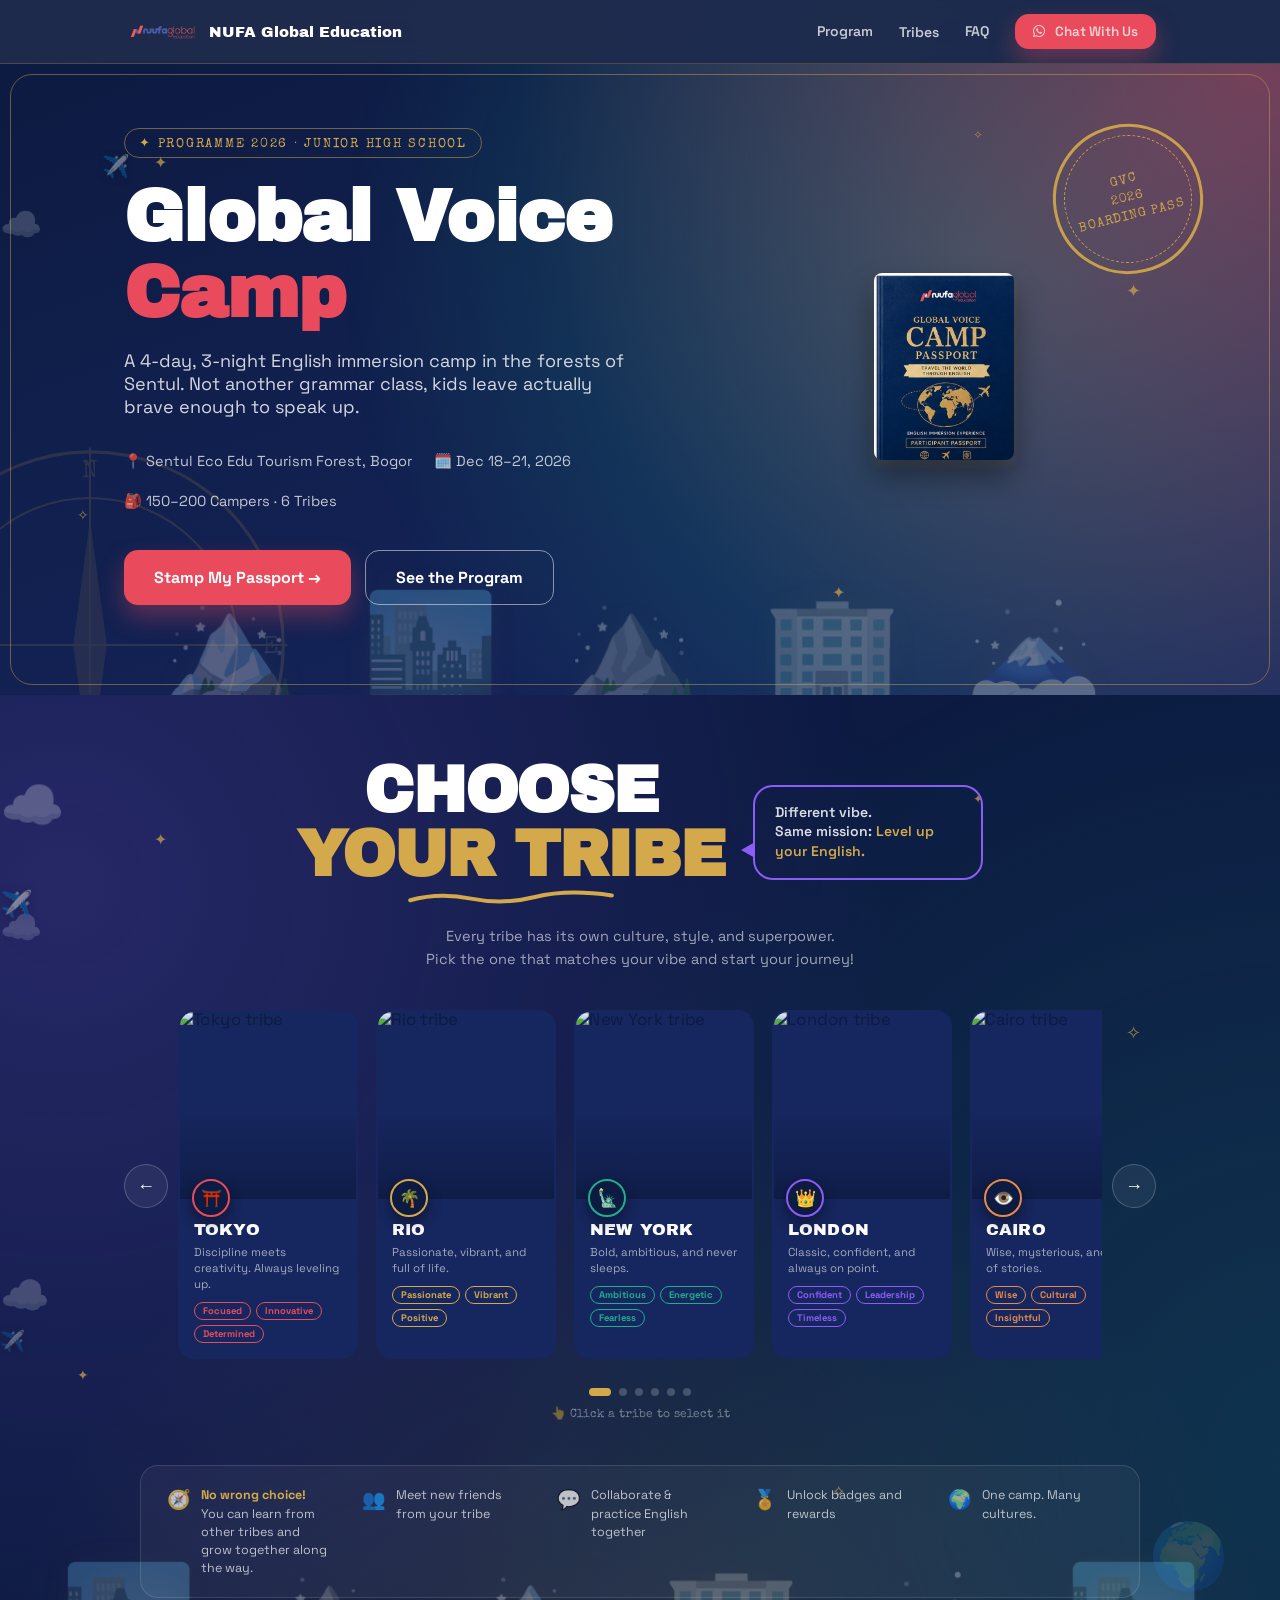
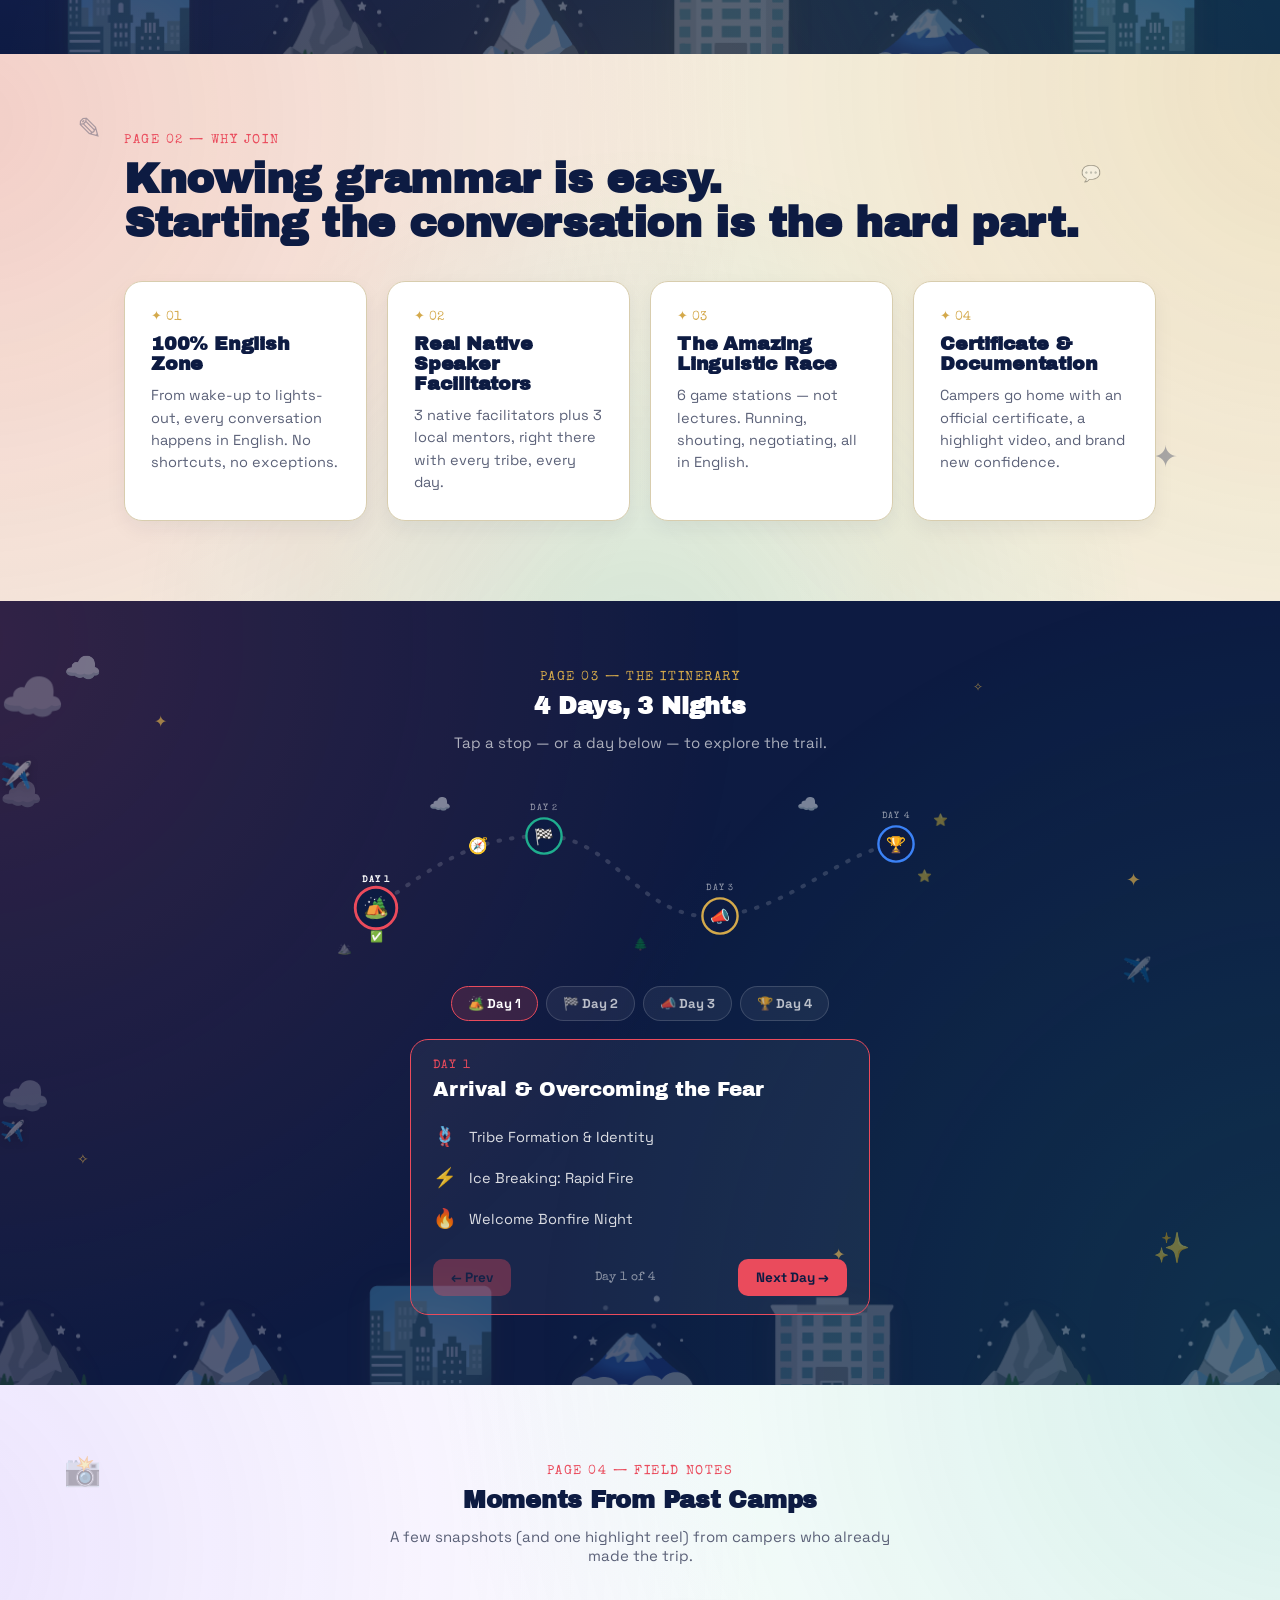
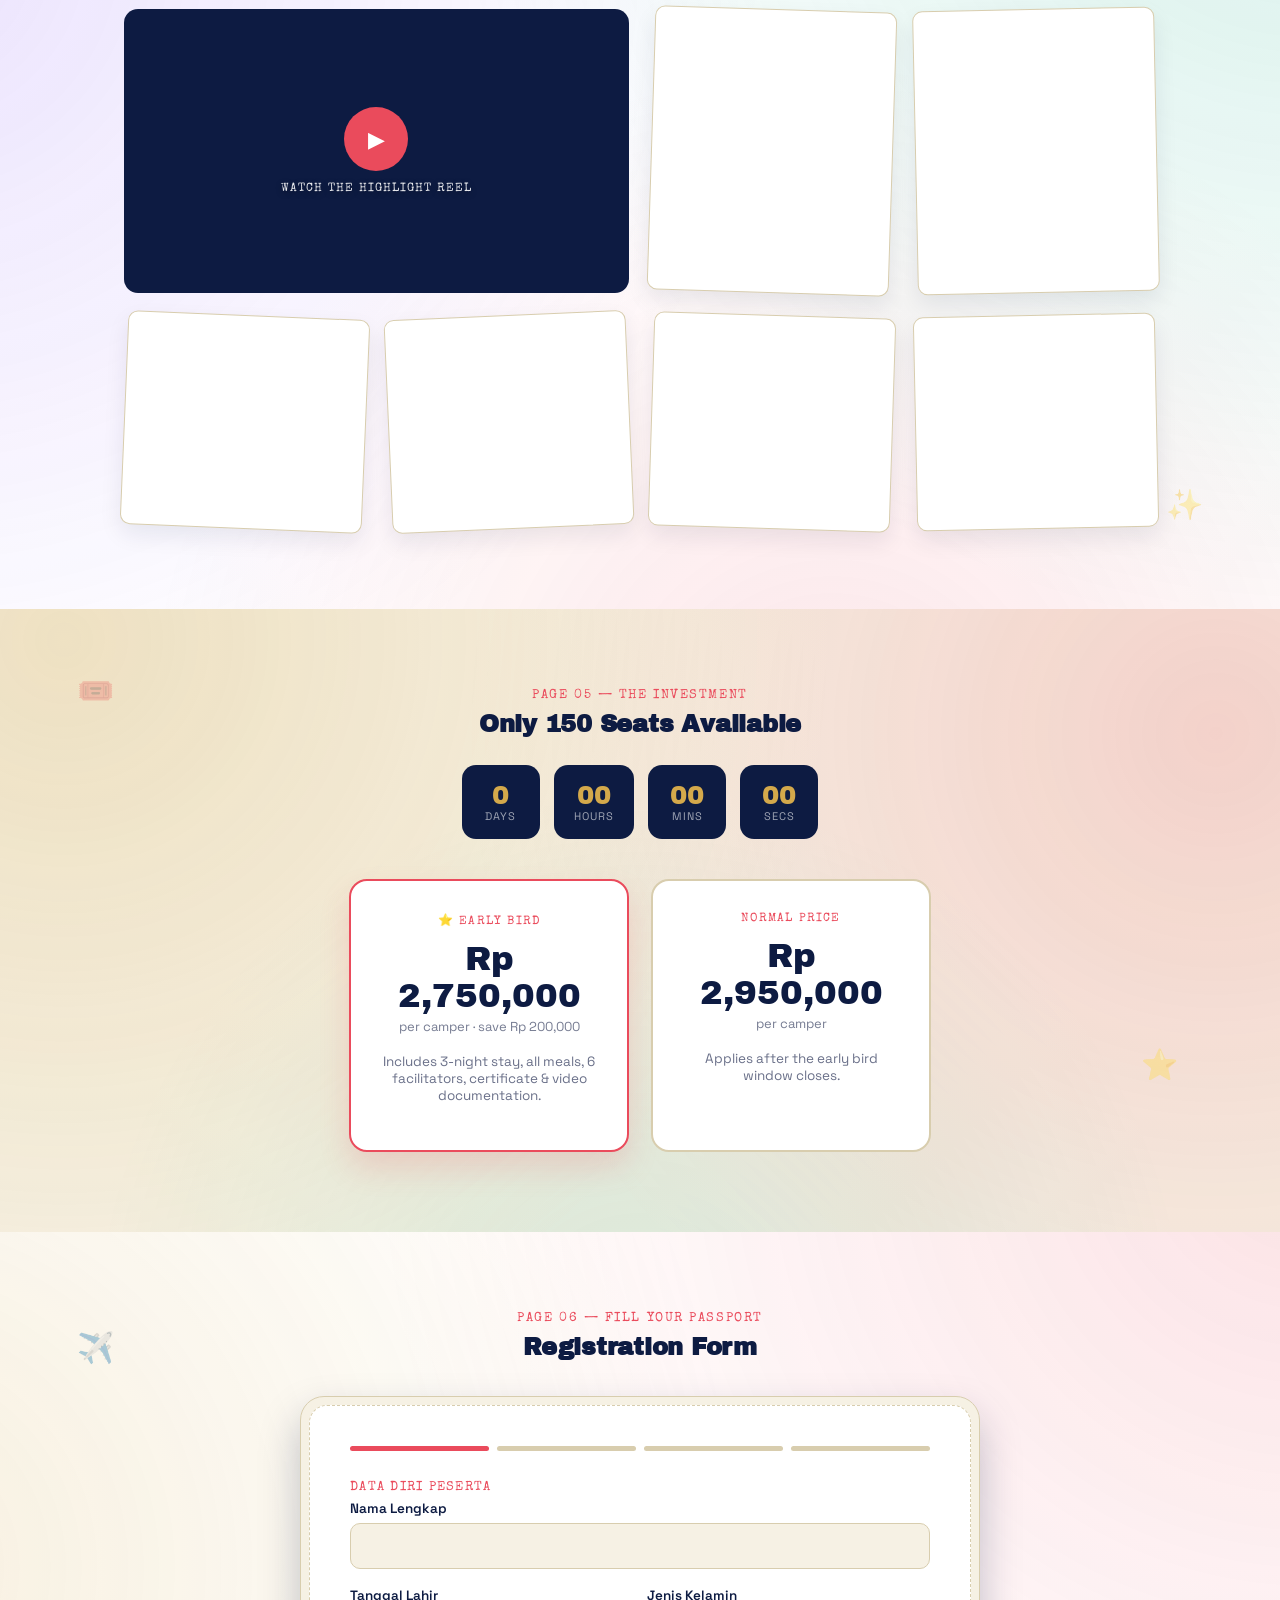
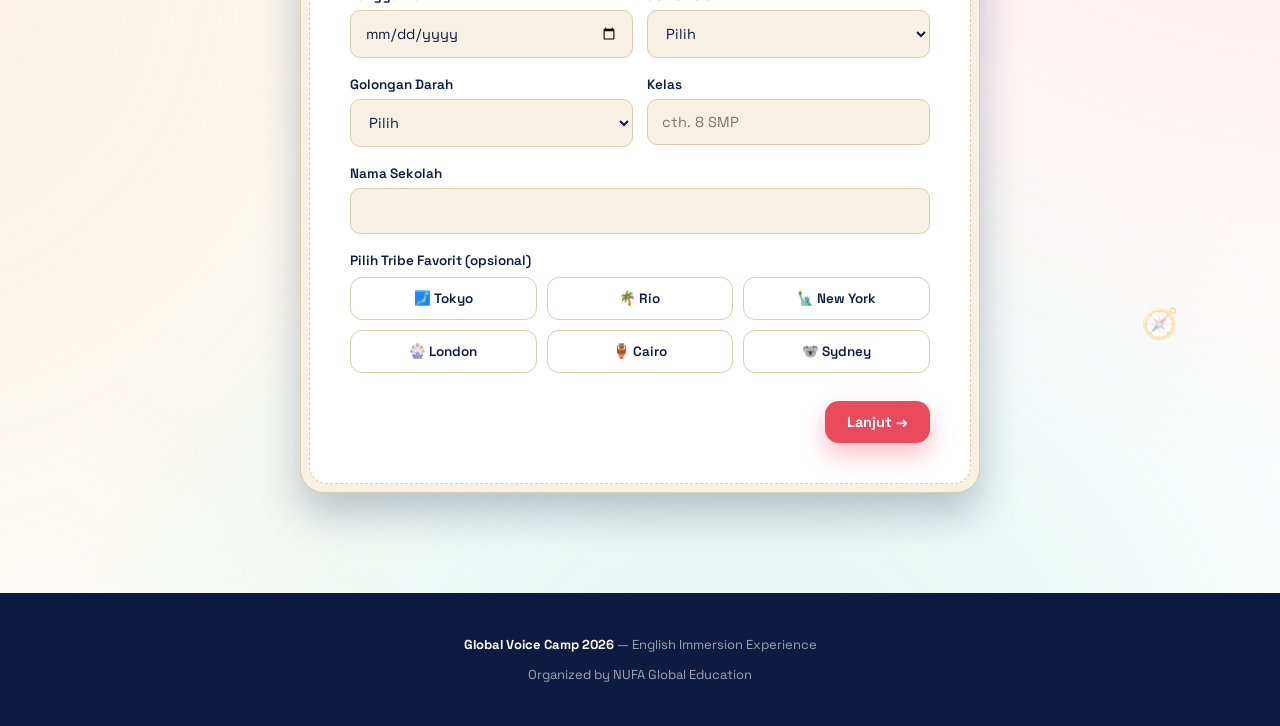
==== commit 7aa048fa: "Fix mobile responsiveness, wire up registration form, add hero passport visual - Fix navbar overflow" ====
--- a/index.html
+++ b/index.html
@@ -7,6 +7,7 @@
 <link rel="preconnect" href="https://fonts.googleapis.com">
 <link href="https://fonts.googleapis.com/css2?family=Archivo+Black&family=Space+Grotesk:wght@400;500;600;700&family=Special+Elite&display=swap" rel="stylesheet">
 <link rel="stylesheet" href="css/style.css">
+<link rel="stylesheet" href="https://cdnjs.cloudflare.com/ajax/libs/font-awesome/6.5.2/css/all.min.css">
 </head>
 <body>
 
@@ -50,18 +51,23 @@
     <div class="mountain-row">🏔️ 🏙️ ⛰️ 🏢 🗻</div>
   </div>
   <div class="stamp">GVC<br>2026<br>BOARDING PASS</div>
-  <div class="wrap">
-    <div class="eyebrow">✦ Programme 2026 · Junior High School</div>
-    <h1>Global Voice<br><span>Camp</span></h1>
-    <p class="lead">A 4-day, 3-night English immersion camp in the forests of Sentul. Not another grammar class, kids leave actually brave enough to speak up.</p>
-    <div class="cover-meta">
-      <div>📍 Sentul Eco Edu Tourism Forest, Bogor</div>
-      <div>🗓️ Dec 18–21, 2026</div>
-      <div>🎒 150–200 Campers · 6 Tribes</div>
-    </div>
-    <div style="display:flex; gap:14px; flex-wrap:wrap;">
-      <a href="#register" class="btn">Stamp My Passport →</a>
-      <a href="#program" class="btn ghost">See the Program</a>
+  <div class="wrap cover-grid">
+    <div class="cover-text">
+      <div class="eyebrow">✦ Programme 2026 · Junior High School</div>
+      <h1>Global Voice<br><span>Camp</span></h1>
+      <p class="lead">A 4-day, 3-night English immersion camp in the forests of Sentul. Not another grammar class, kids leave actually brave enough to speak up.</p>
+      <div class="cover-meta">
+        <div>📍 Sentul Eco Edu Tourism Forest, Bogor</div>
+        <div>🗓️ Dec 18–21, 2026</div>
+        <div>🎒 150–200 Campers · 6 Tribes</div>
+      </div>
+      <div style="display:flex; gap:14px; flex-wrap:wrap;">
+        <a href="#register" class="btn">Stamp My Passport →</a>
+        <a href="#program" class="btn ghost">See the Program</a>
+      </div>
+    </div>
+    <div class="cover-passport" aria-hidden="true">
+      <img src="images/passport.jpg" alt="" class="passport-float" width="479" height="640" loading="eager" decoding="async">
     </div>
   </div>
 </section>
--- a/css/style.css
+++ b/css/style.css
@@ -253,6 +253,34 @@
     100%{transform:translate(115vw,30px) rotate(-4deg); opacity:0;}
   }
 
+  /* ---------- HERO PASSPORT VISUAL ---------- */
+  .cover-grid{
+    display:grid; grid-template-columns:1.15fr 0.85fr; align-items:center; gap:32px;
+  }
+  .cover-passport{
+    display:flex; justify-content:center; align-items:center;
+    perspective:1000px;
+  }
+  .passport-float{
+    width:min(100%, 140px); height:auto; border-radius:8px;
+    box-shadow:0 16px 30px rgba(0,0,0,0.4), 0 5px 10px rgba(212,169,75,0.15);
+    animation:passportFloat 6s ease-in-out infinite;
+    will-change:transform;
+  }
+  @keyframes passportFloat{
+    0%,100%{transform:translateY(0) rotate(-4deg);}
+    50%{transform:translateY(-12px) rotate(-1deg);}
+  }
+  @media(max-width:900px){
+    .cover-grid{grid-template-columns:1fr 72px; align-items:start; gap:10px;}
+    .cover-passport{justify-content:flex-end; padding-top:2px;}
+    .passport-float{width:100%; max-width:72px; border-radius:6px;}
+    @keyframes passportFloat{
+      0%,100%{transform:translateY(0) rotate(-3deg);}
+      50%{transform:translateY(-7px) rotate(-1deg);}
+    }
+  }
+
   .page-section{padding:80px 0; position:relative; overflow:hidden;}
   .page-section::before{
     content:""; position:absolute; inset:-25%; pointer-events:none; opacity:.85; z-index:0;
@@ -862,6 +890,11 @@
   .row2{display:grid; grid-template-columns:1fr 1fr; gap:14px;}
   @media(max-width:520px){.row2{grid-template-columns:1fr;}}
   .form-nav{display:flex; justify-content:space-between; margin-top:28px; gap:12px;}
+  .form-nav .btn{white-space:nowrap;}
+  @media(max-width:480px){
+    .form-nav{gap:8px;}
+    .form-nav .btn{flex:1; padding:12px 10px; gap:6px; font-size:13.5px;}
+  }
   .btn.small{padding:12px 22px; font-size:14.5px;}
   .btn.outline{background:transparent; color:var(--ink); border:1.5px solid var(--paper-line); box-shadow:none;}
   .btn.outline:hover{
@@ -916,6 +949,7 @@
     .plane.p3{display:none;}
     .plane{font-size:16px; opacity:.35;}
     .cover-meta{gap:12px 18px; font-size:13px;}
+    .eyebrow{border-radius:14px; text-align:center;}
   }
   @media (max-width:480px){
     .stamp{display:none;}
@@ -937,6 +971,7 @@
 }
 .site-nav .wrap{
   display:flex; align-items:center; justify-content:space-between;
+  flex-wrap:wrap; row-gap:10px;
   padding:14px 24px; max-width:1080px;
 }
 .site-nav .brand{
@@ -961,6 +996,14 @@
   .site-nav .links{gap:14px;}
   .site-nav .links span.hide-mobile{display:none;}
 }
+@media (max-width:480px){
+  .site-nav .wrap{padding:12px 16px;}
+  .site-nav .brand{font-size:13px; gap:6px;}
+  .site-nav .brand-logo{height:20px;}
+  .site-nav .links{gap:10px;}
+  .site-nav .links a:not(.btn){font-size:13px;}
+  .site-nav .links .btn{padding:8px 12px; font-size:12.5px;}
+}
 /* ---------- SCROLL REVEAL (whole page, performant) ---------- */
 .reveal-up{
   opacity:0; transform:translateY(32px);
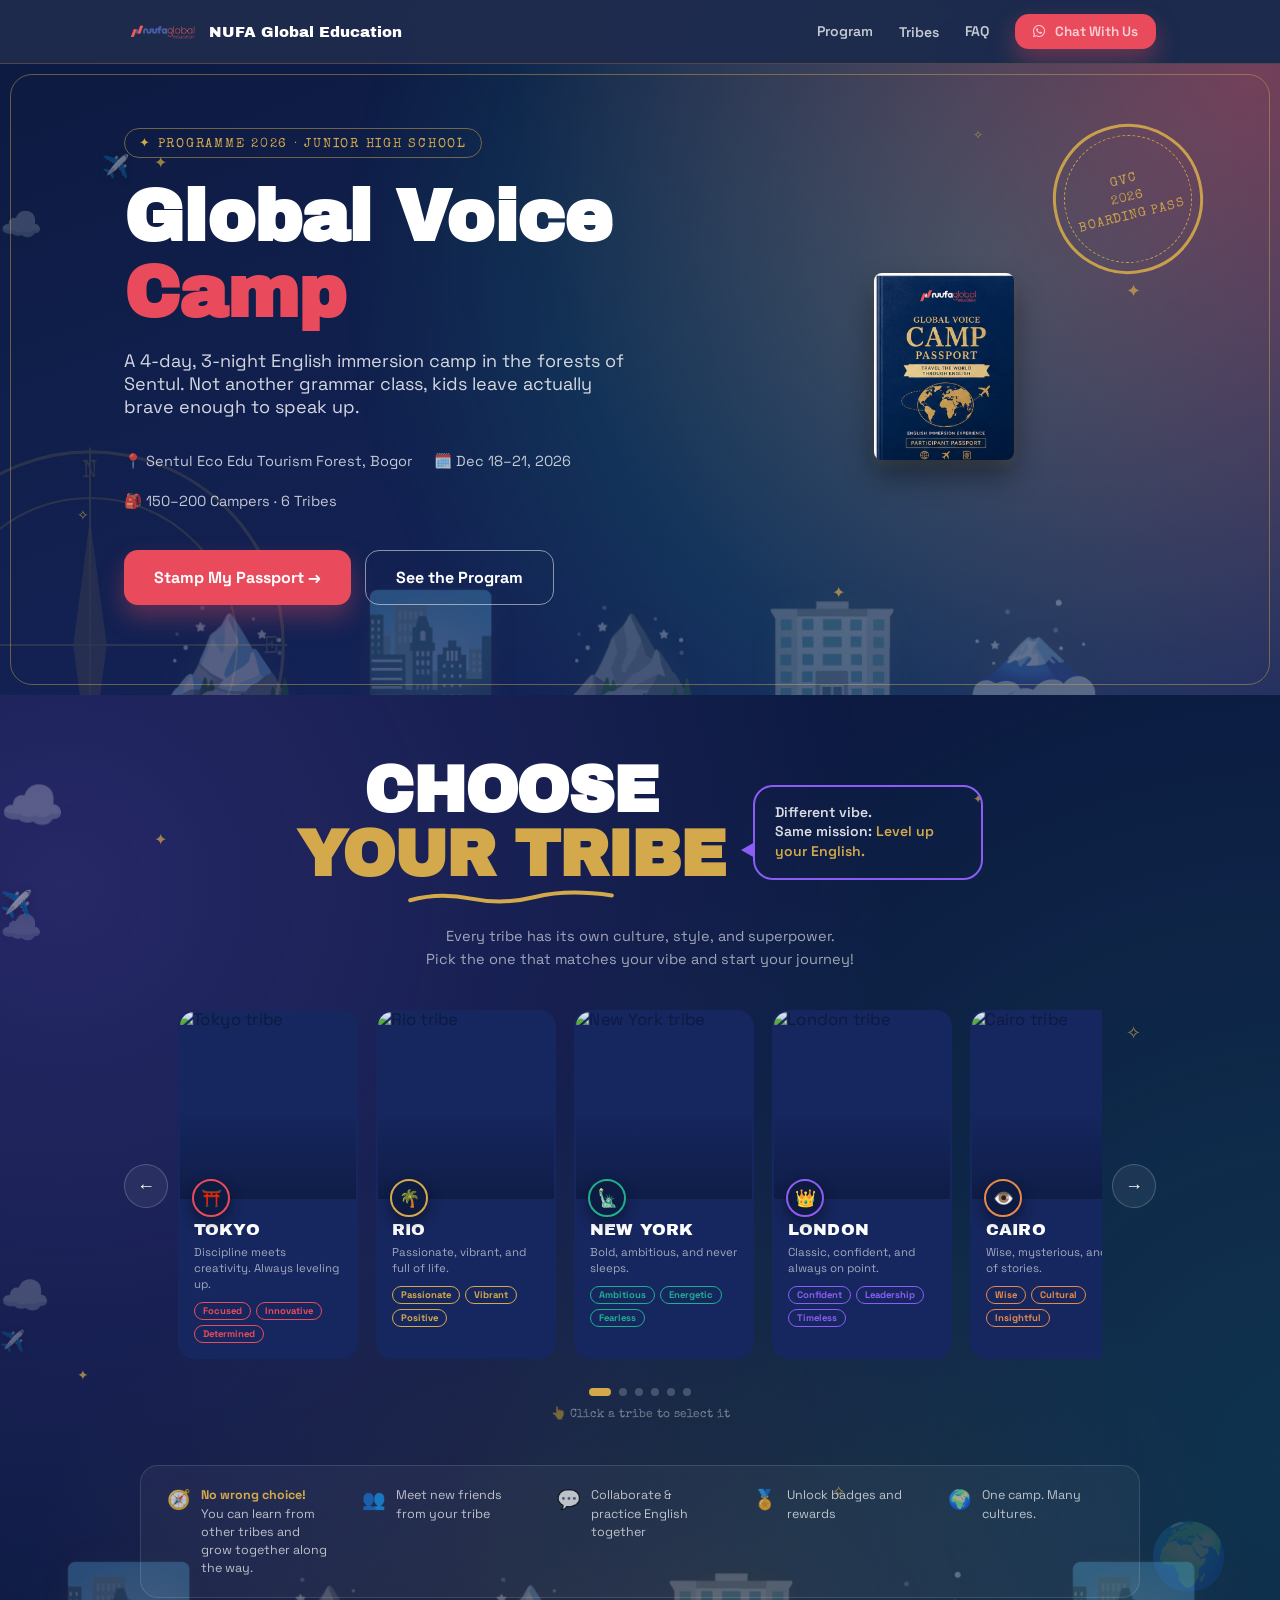
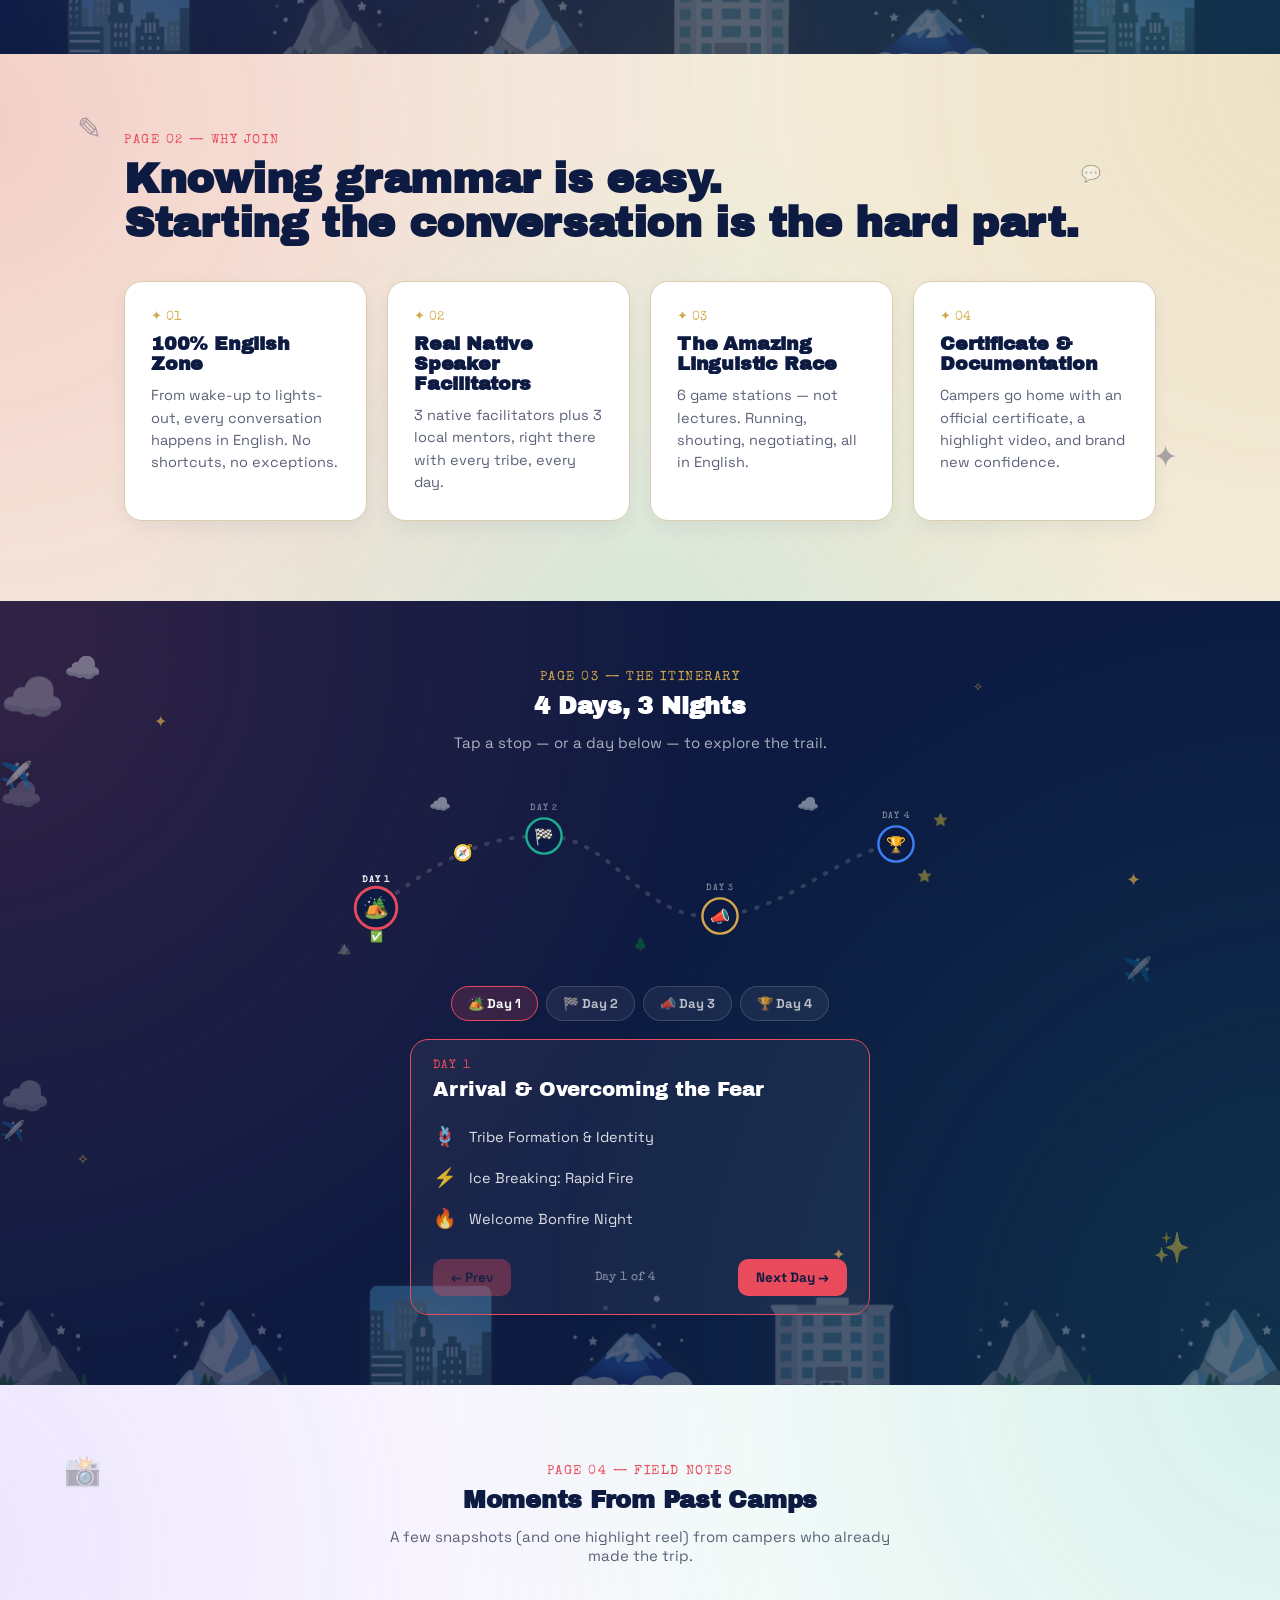
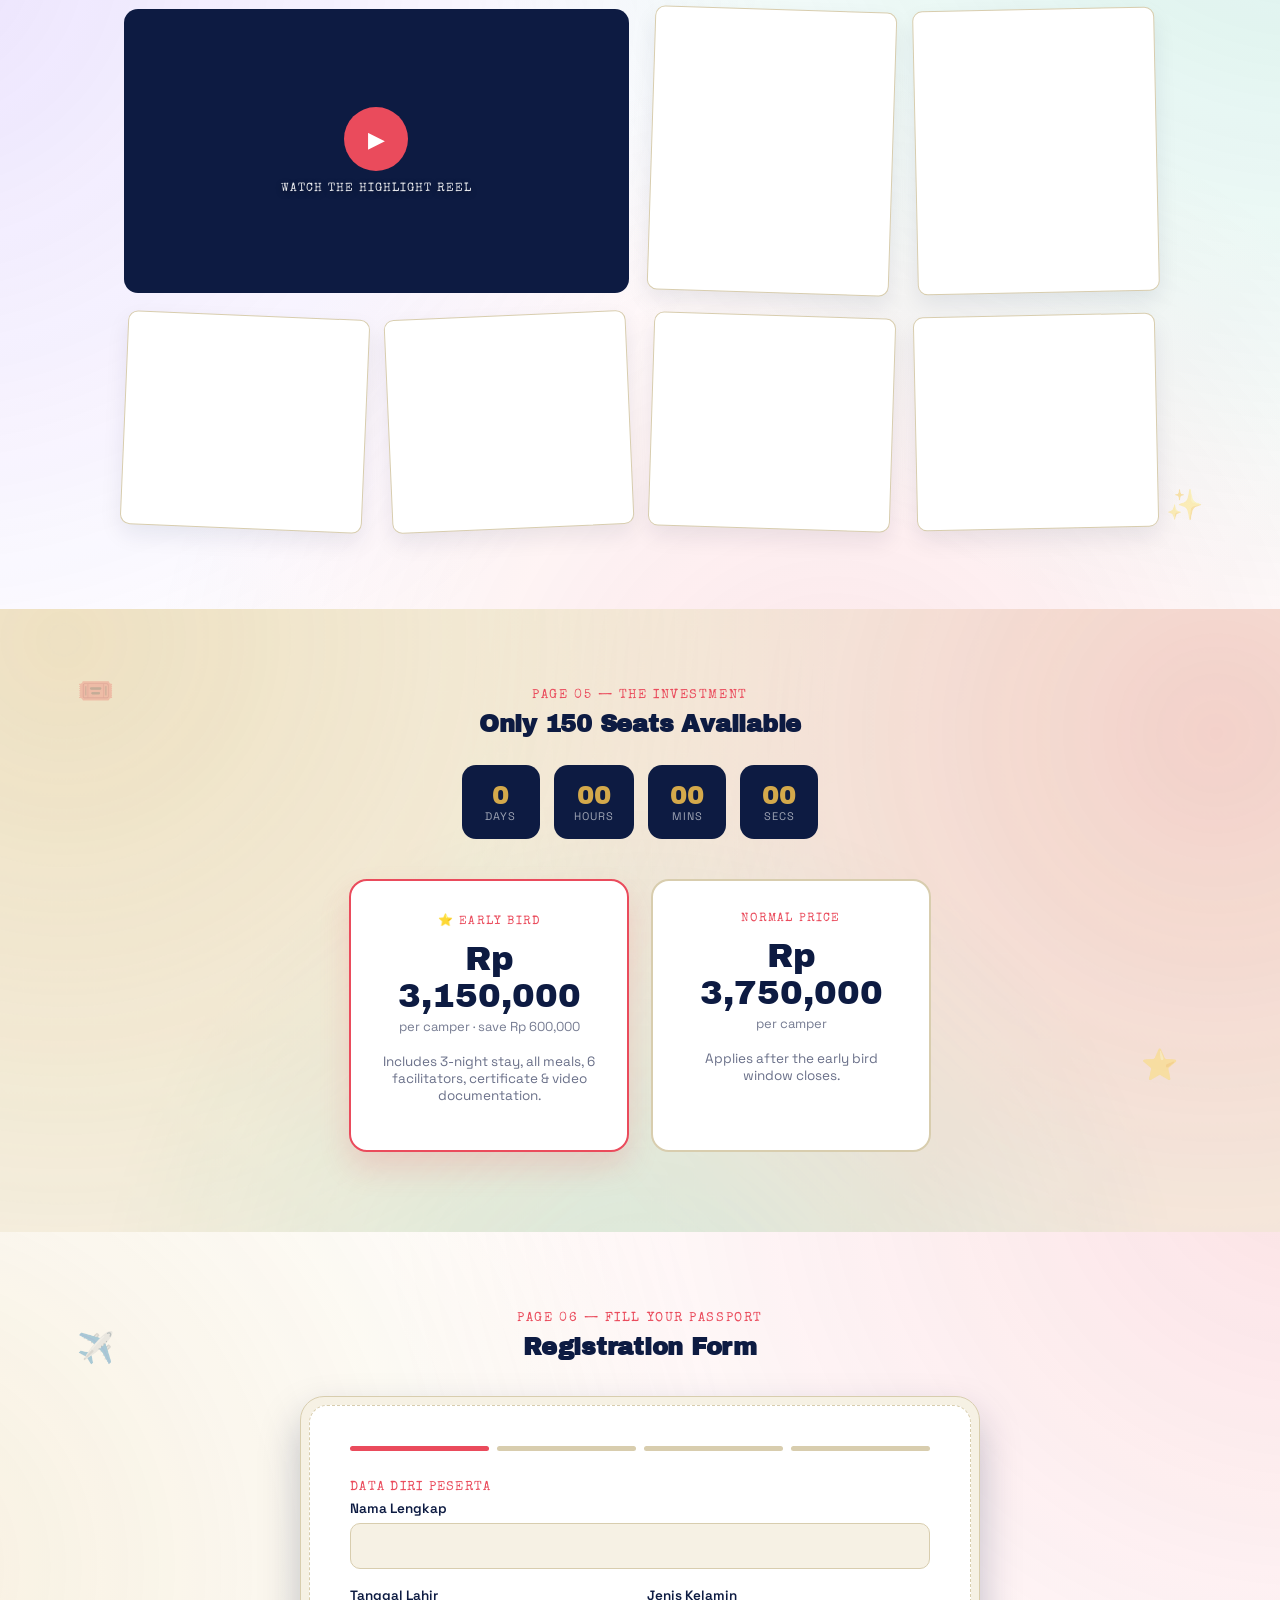
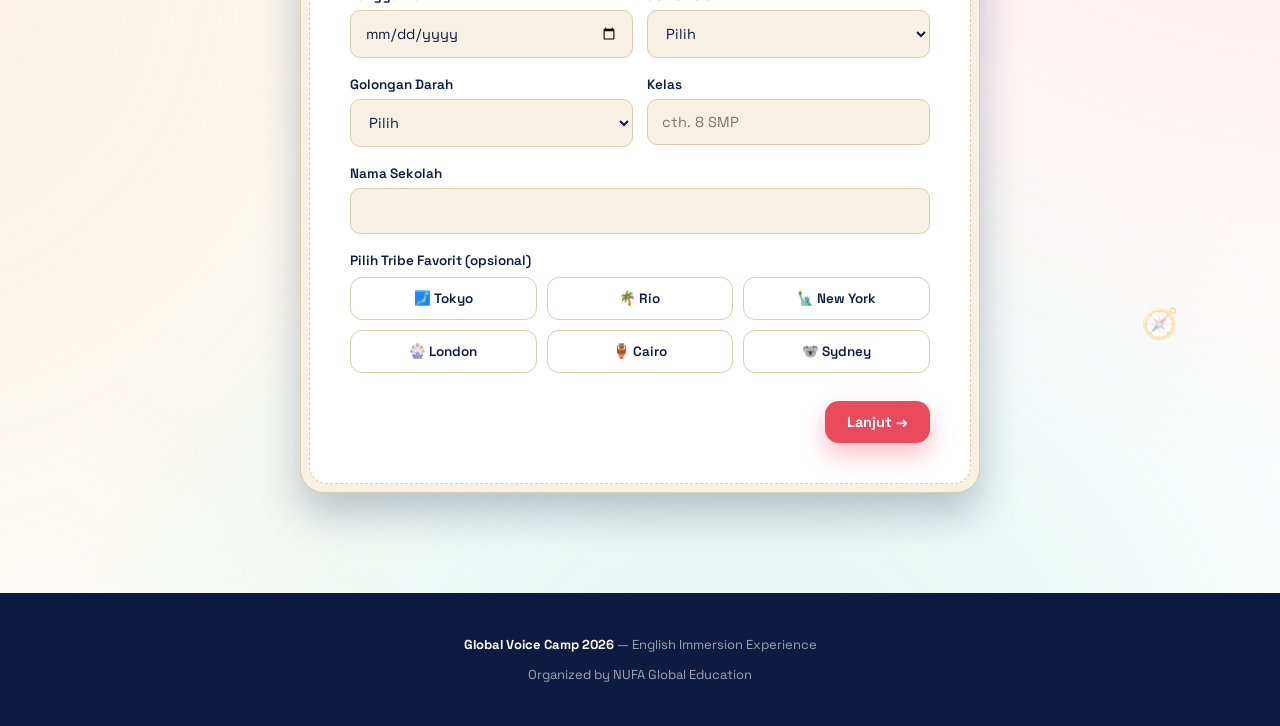
==== commit a991213f: "Fix itinerary Next/Prev buttons and update camp pricing - Fix Next Day/Prev Day buttons not working " ====
--- a/index.html
+++ b/index.html
@@ -447,13 +447,13 @@
     <div class="price-cards reveal-stagger">
       <div class="price-card active">
         <div class="tag">⭐ Early Bird</div>
-        <div class="amt">Rp 2,750,000</div>
-        <div class="per">per camper · save Rp 200,000</div>
+        <div class="amt">Rp 3,150,000</div>
+        <div class="per">per camper · save Rp 600,000</div>
         <p style="font-size:13.5px;color:#6a7089;">Includes 3-night stay, all meals, 6 facilitators, certificate &amp; video documentation.</p>
       </div>
       <div class="price-card">
         <div class="tag">Normal Price</div>
-        <div class="amt">Rp 2,950,000</div>
+        <div class="amt">Rp 3,750,000</div>
         <div class="per">per camper</div>
         <p style="font-size:13.5px;color:#6a7089;">Applies after the early bird window closes.</p>
       </div>
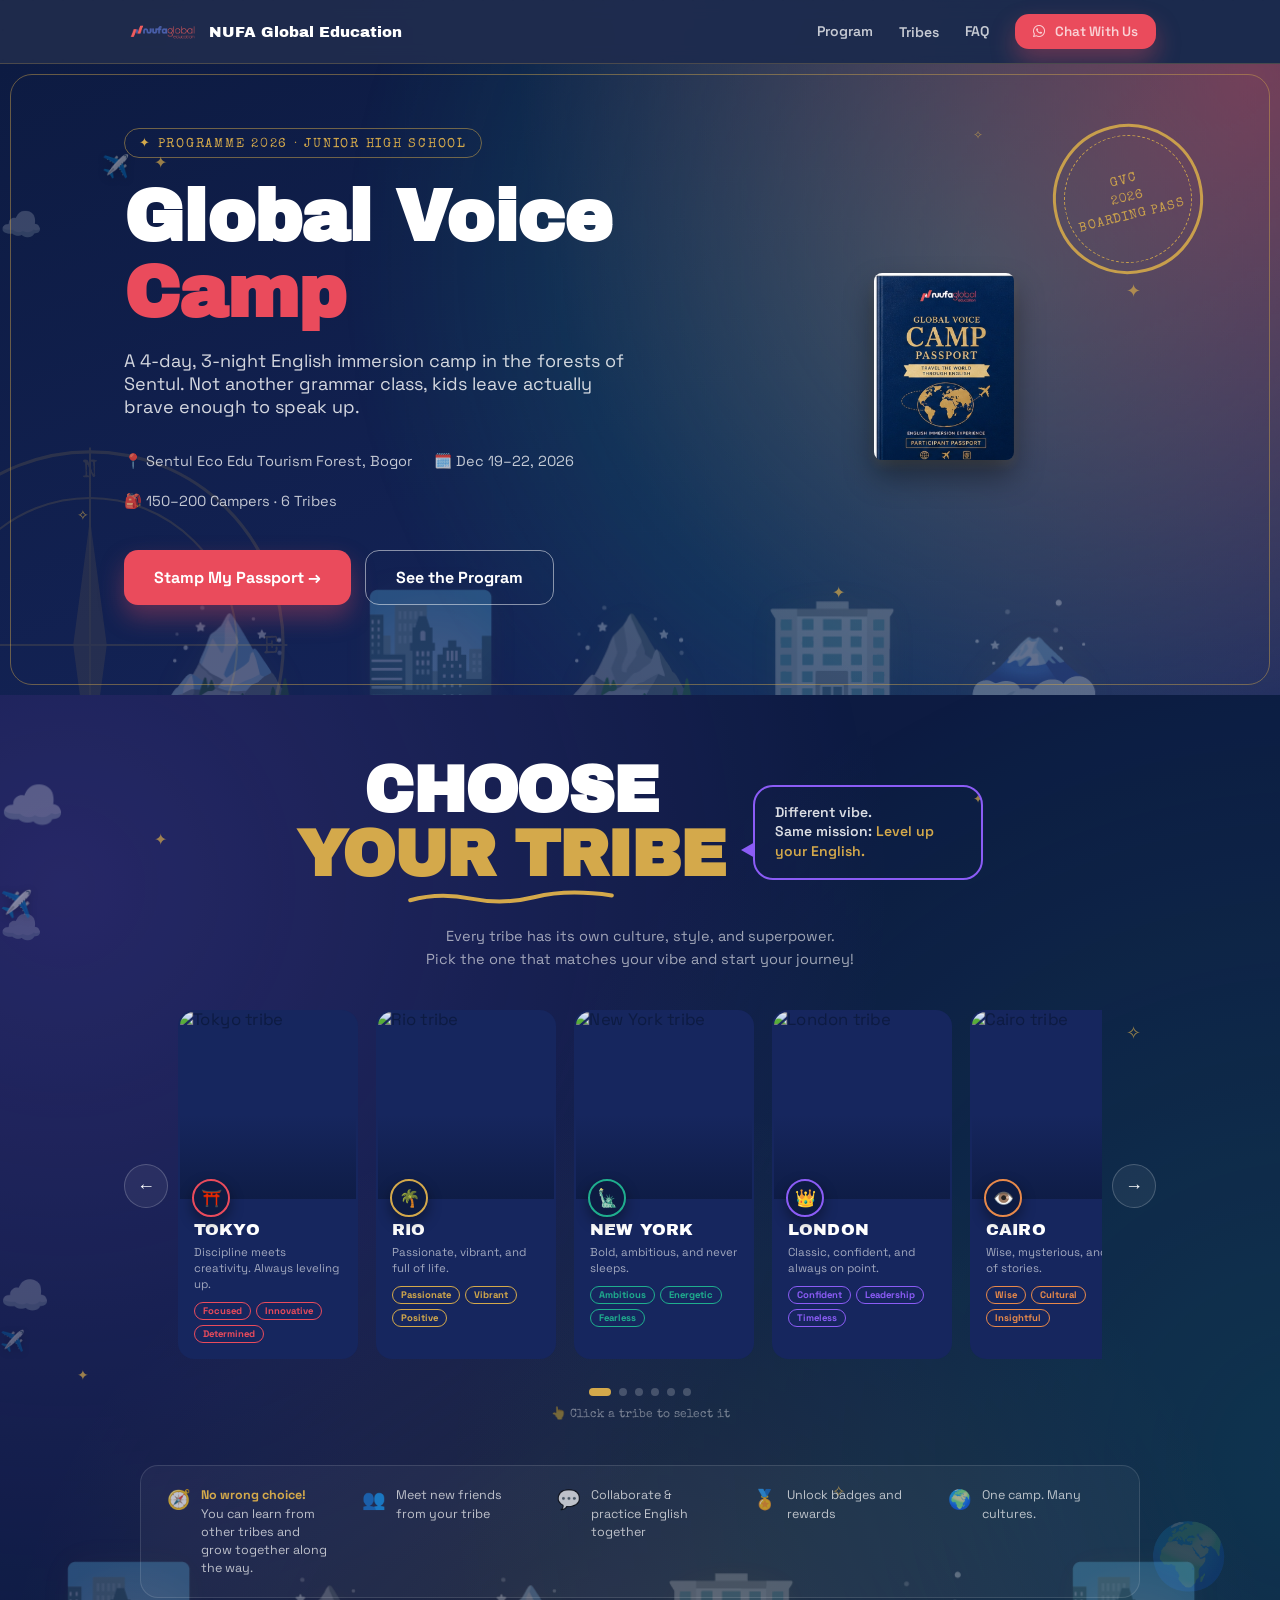
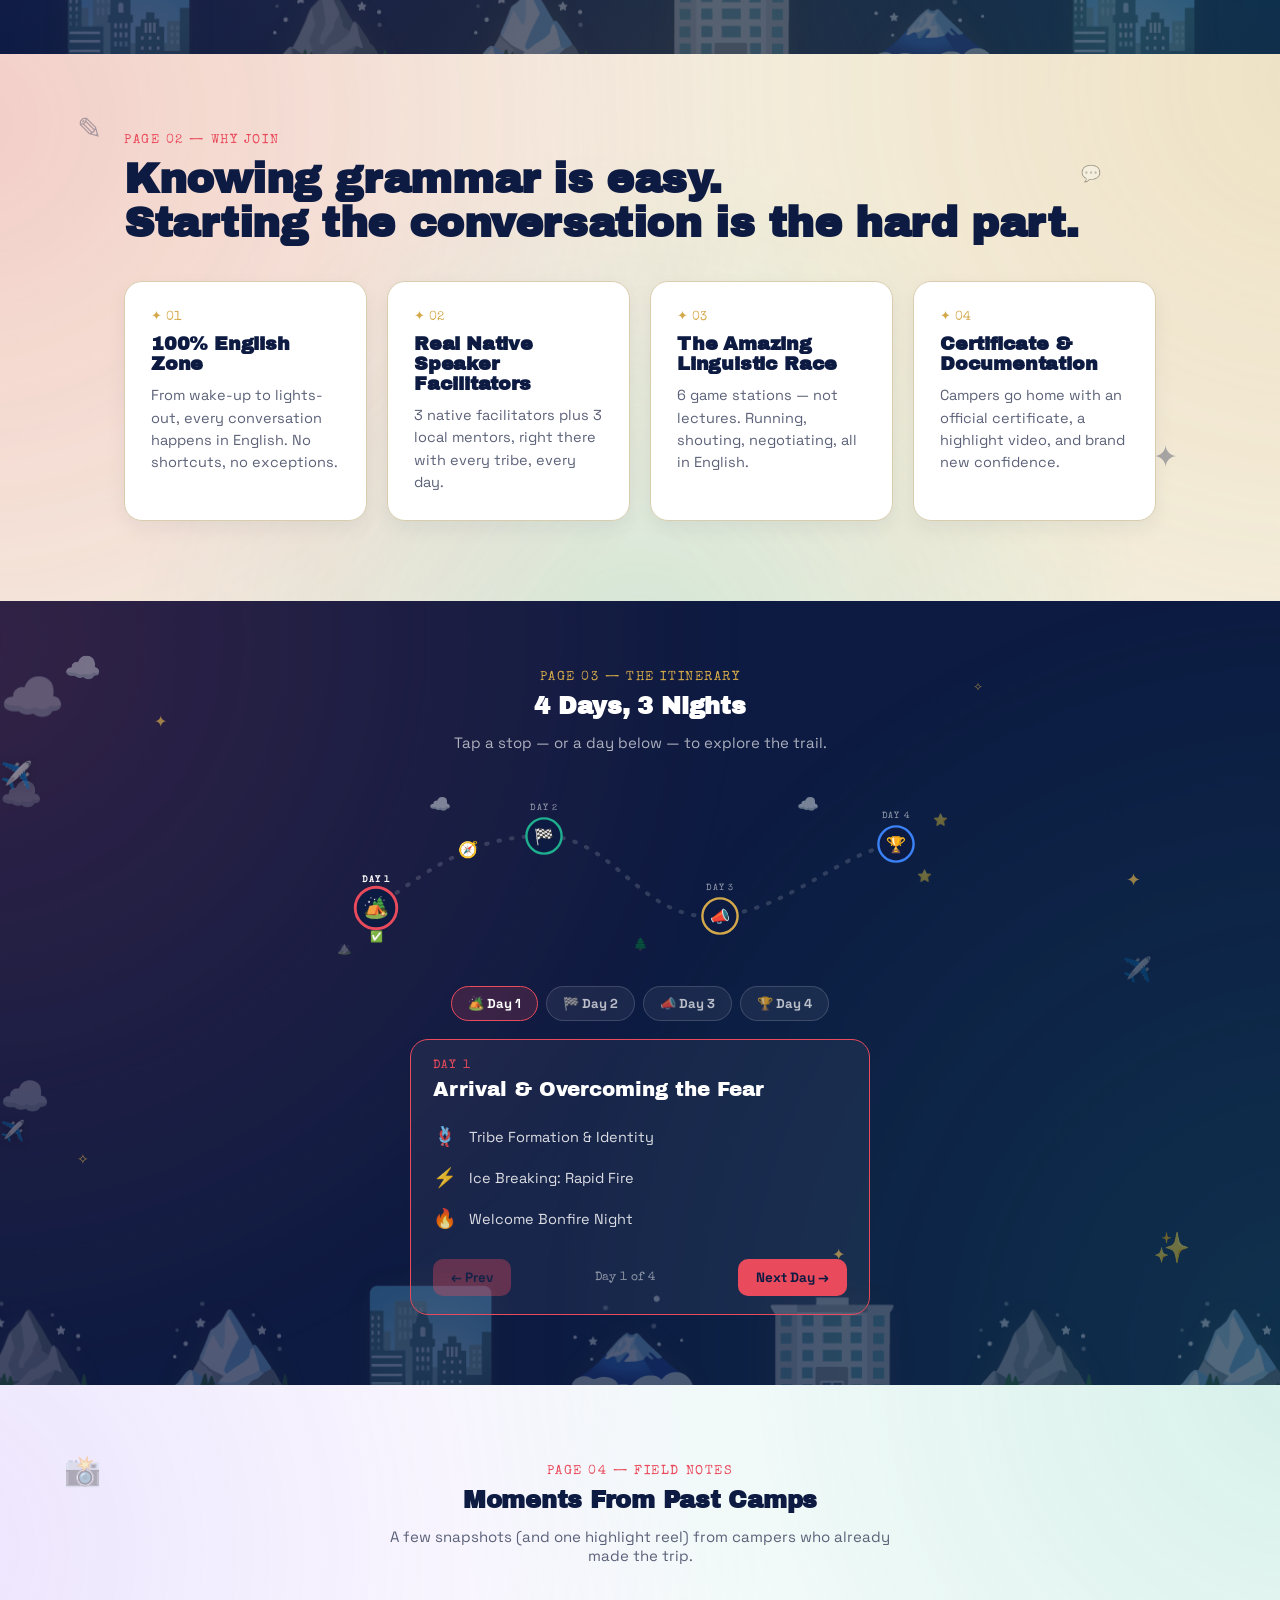
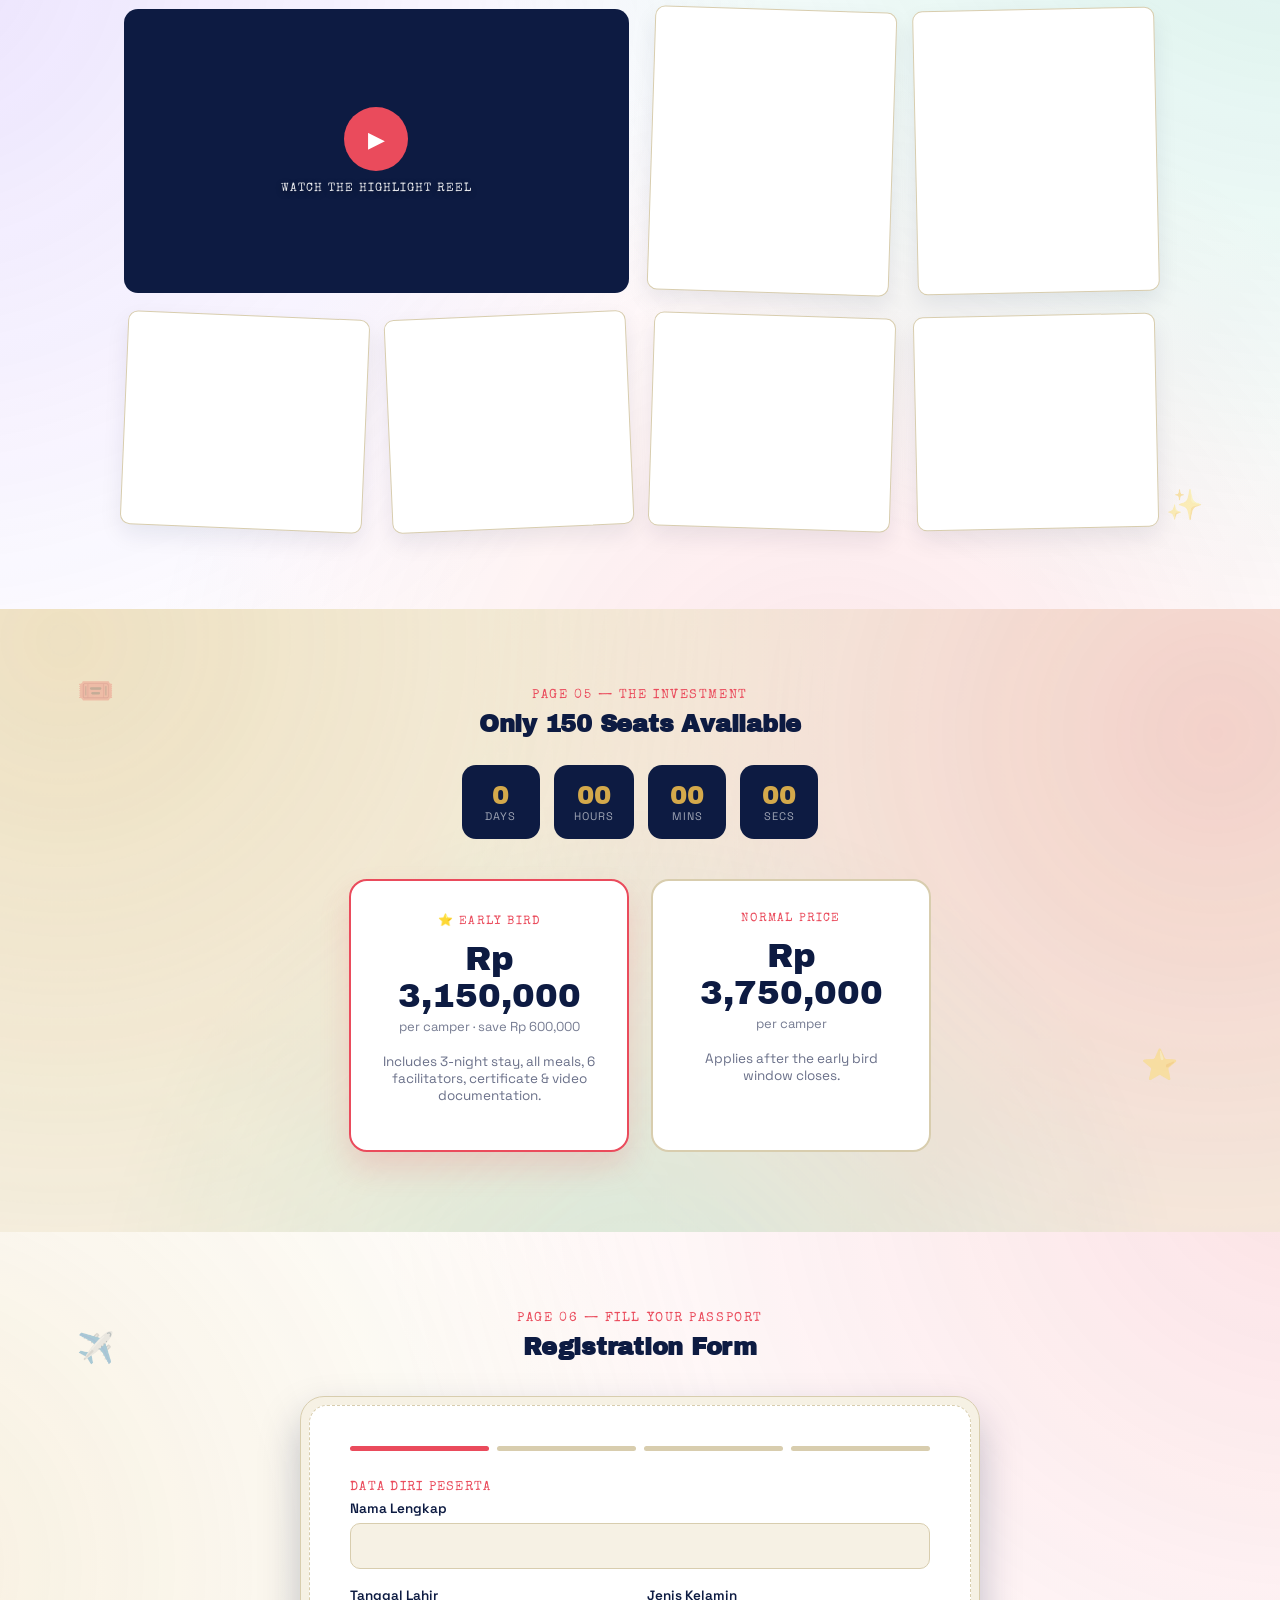
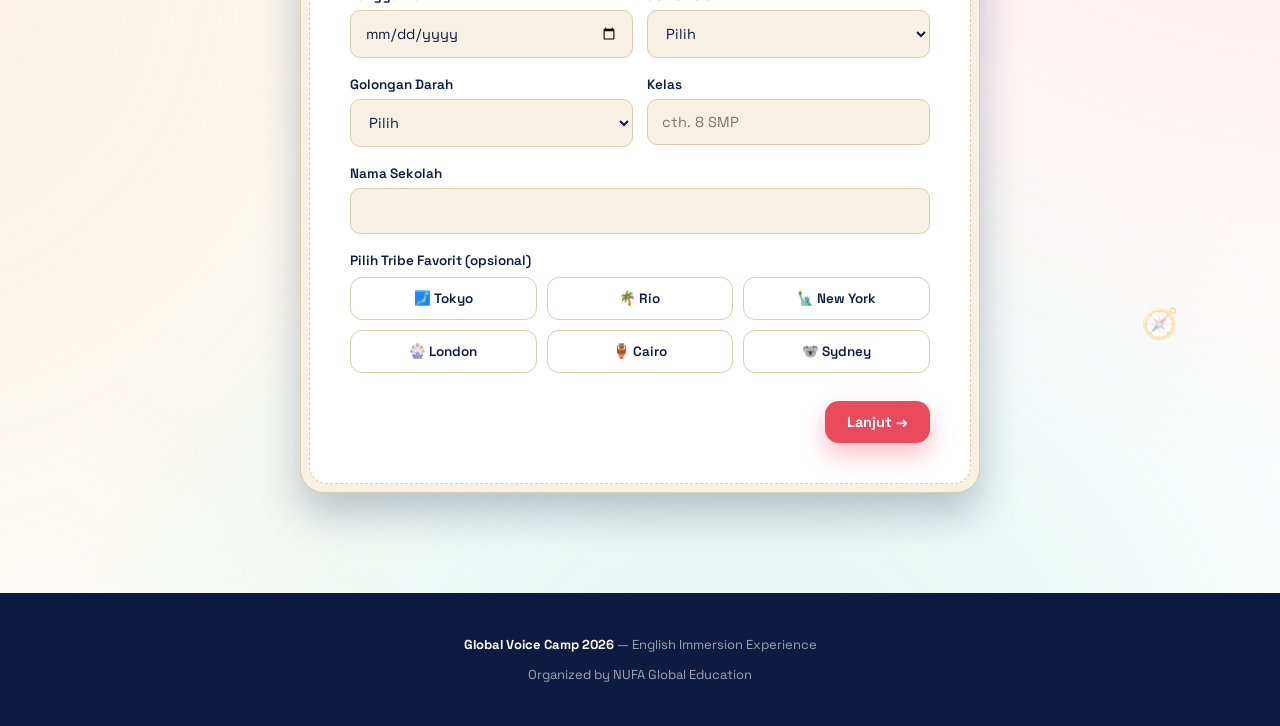
==== commit e594cac4: "Update camp dates to Dec 19-22, 2026" ====
--- a/index.html
+++ b/index.html
@@ -58,7 +58,7 @@
       <p class="lead">A 4-day, 3-night English immersion camp in the forests of Sentul. Not another grammar class, kids leave actually brave enough to speak up.</p>
       <div class="cover-meta">
         <div>📍 Sentul Eco Edu Tourism Forest, Bogor</div>
-        <div>🗓️ Dec 18–21, 2026</div>
+        <div>🗓️ Dec 19–22, 2026</div>
         <div>🎒 150–200 Campers · 6 Tribes</div>
       </div>
       <div style="display:flex; gap:14px; flex-wrap:wrap;">
